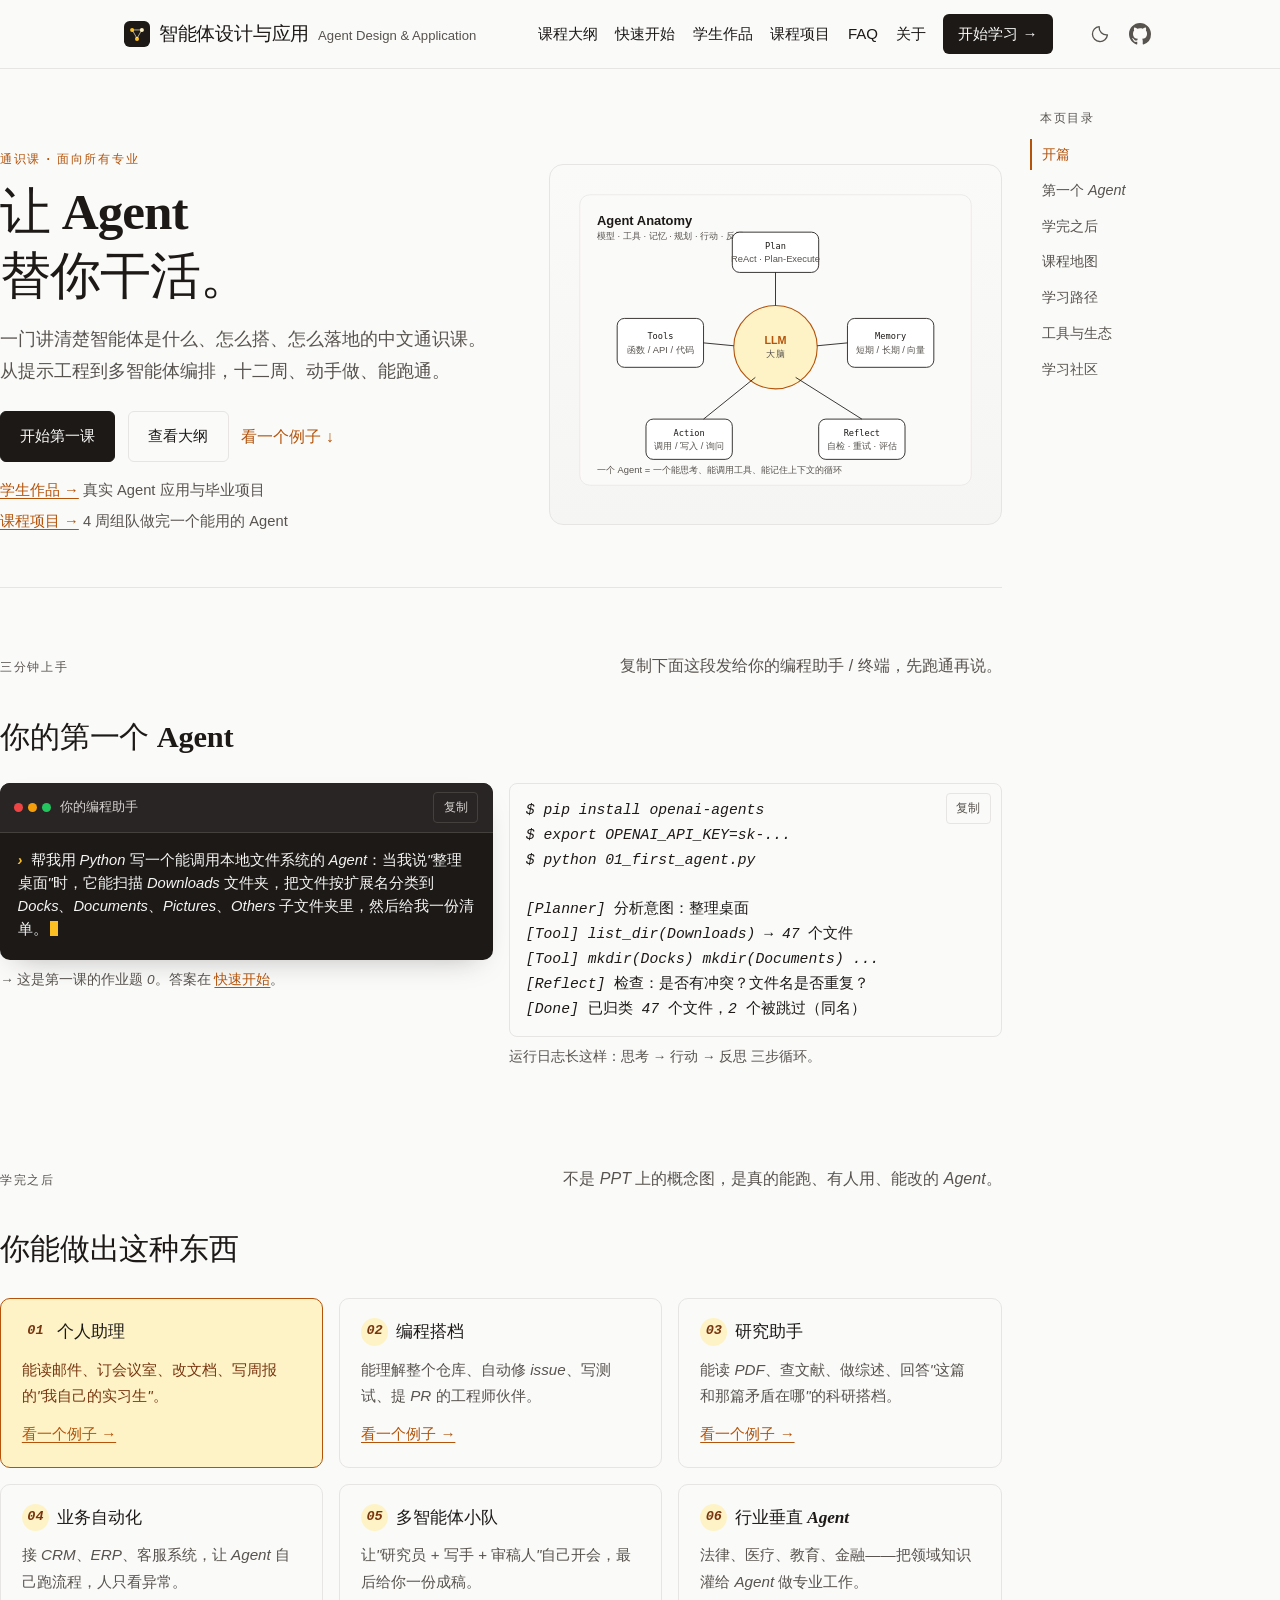
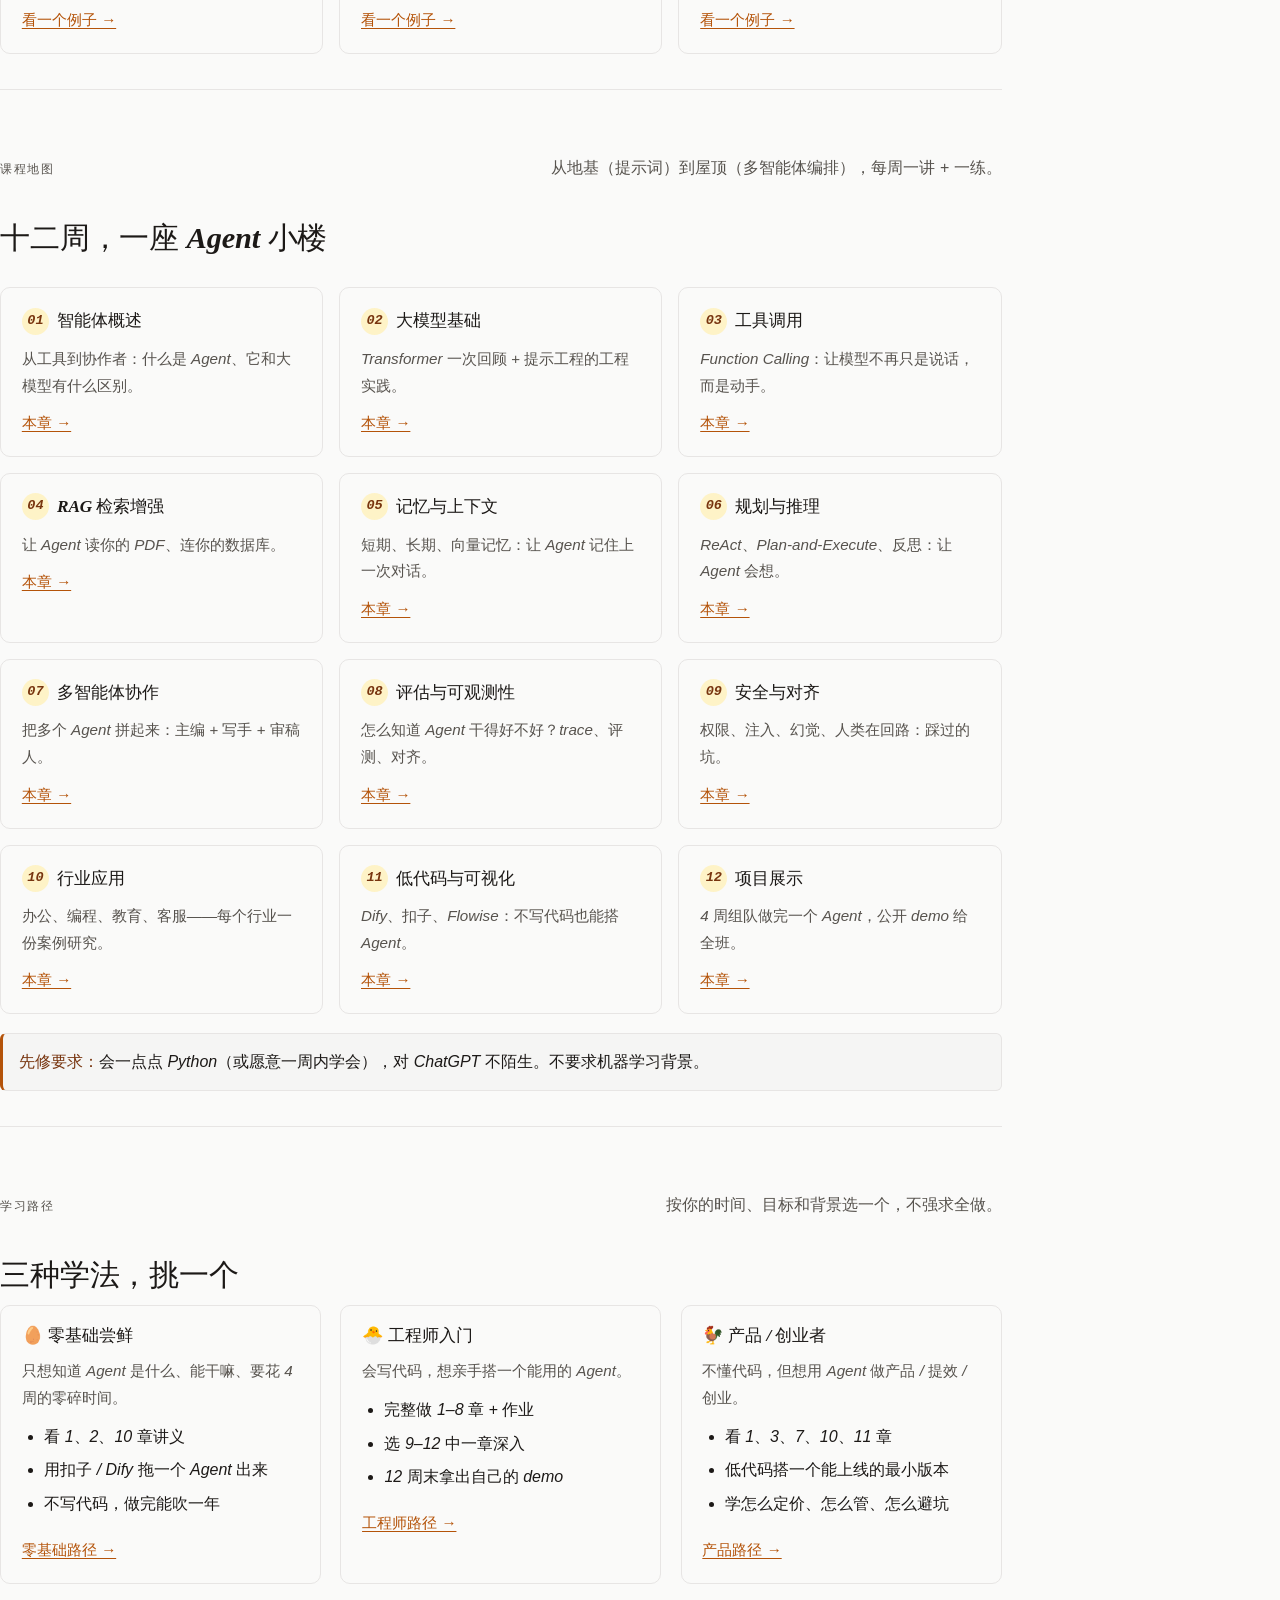
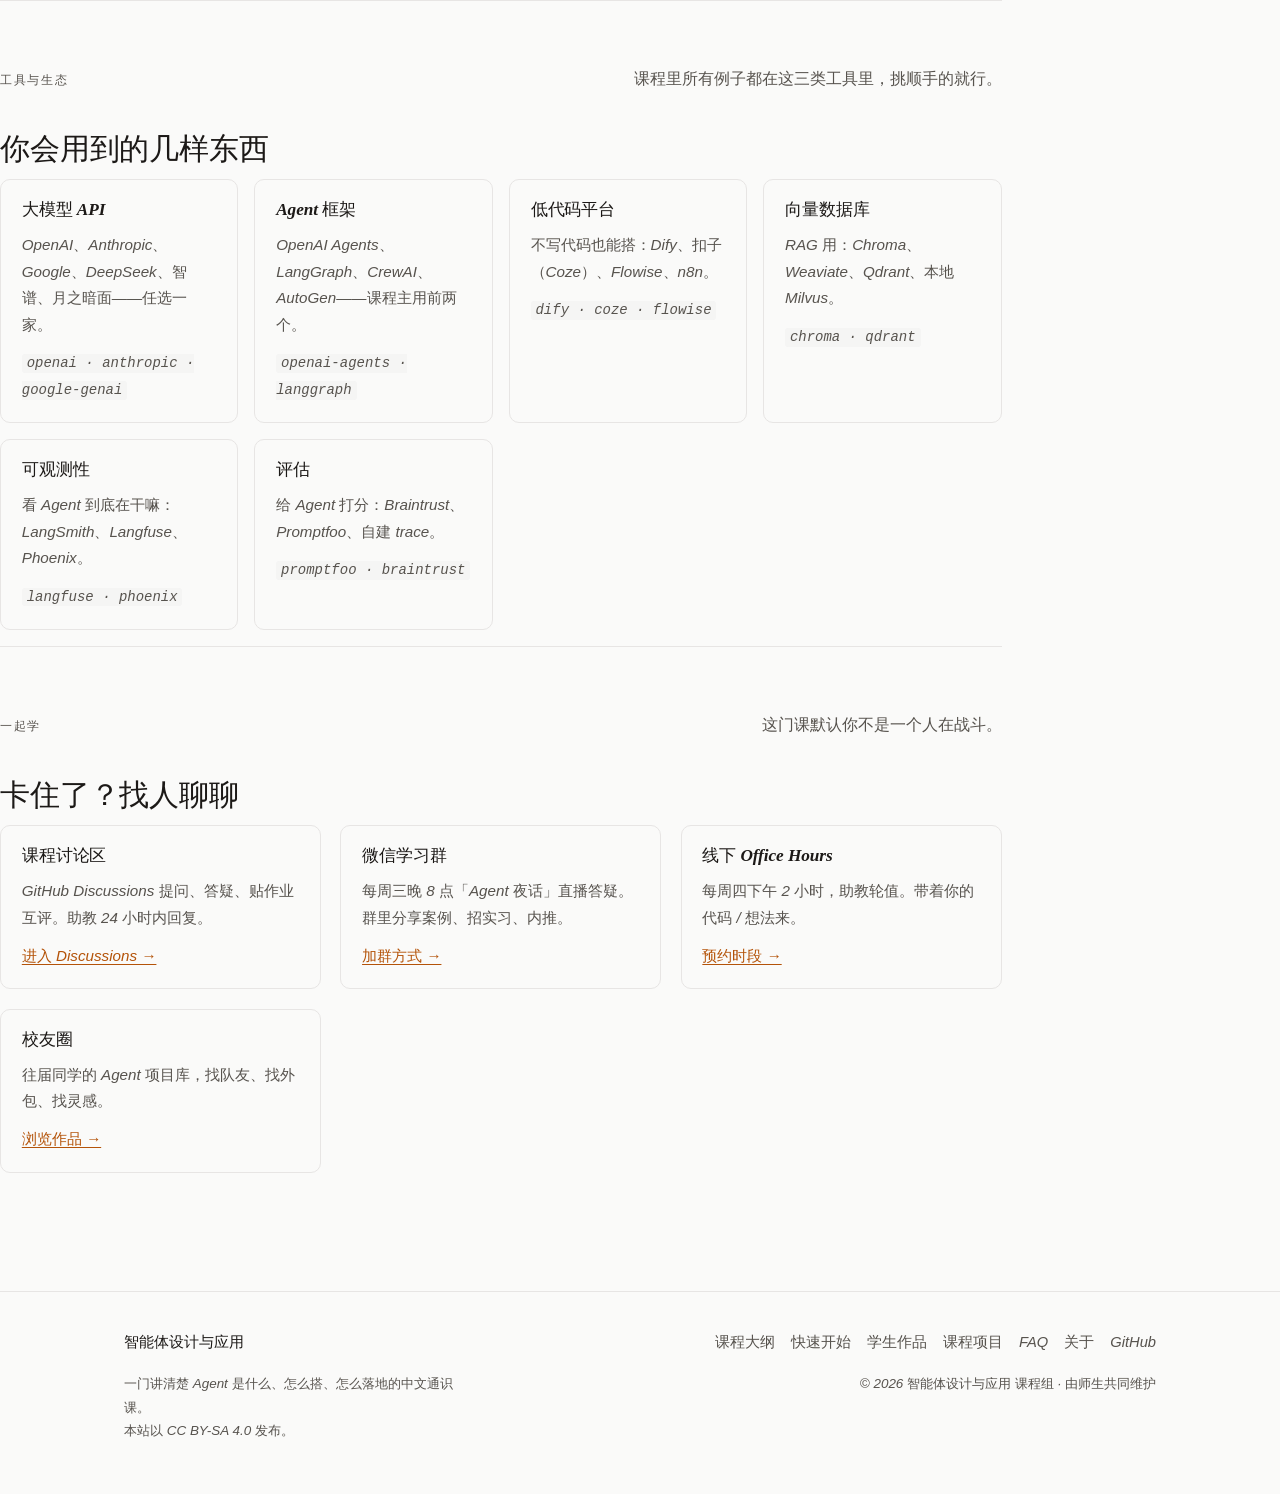
==== index.html @ c93726d2 "init: 智能体设计与应用 课程站点 - 7 个静态 HTML 页面：首页、12 章大纲、快速开始、学生作品、课程项目、FAQ、关于 - 明暗主题切换、衬线大标题、终端代码块、折叠 TOC - Ve" ====
﻿<!doctype html>
<html lang="zh-CN">
<head>
  <meta charset="utf-8" />
  <meta name="viewport" content="width=device-width, initial-scale=1" />
  <title>智能体设计与应用 · 课程站点</title>
  <meta name="description" content="《智能体设计与应用》——一门讲清楚 Agent 是什么、怎么搭、怎么落地的中文通识课。从提示工程到多智能体编排，配套讲义、作业与项目。" />
  <link rel="icon" href="assets/favicon.svg" type="image/svg+xml" />
  <meta name="theme-color" content="#fafaf9" />
  <script src="assets/theme.js"></script>
  <link rel="stylesheet" href="assets/styles.css" />
  <script src="assets/main.js" defer></script>
  <meta property="og:title" content="智能体设计与应用" />
  <meta property="og:description" content="让 Agent 替你干活。从提示工程到多智能体编排的中文通识课。" />
  <meta property="og:type" content="website" />
</head>
<body class="home-page" id="top">
  <a class="skip-link" href="#main">跳到正文</a>

  <header class="site-header">
    <div class="header-inner">
      <a class="brand" href="./" aria-label="智能体设计与应用 首页">
        <svg class="brand-mark" viewBox="0 0 64 64" aria-hidden="true">
          <rect width="64" height="64" rx="14" fill="#1c1917"/>
          <circle cx="20" cy="22" r="5" fill="#fbbf24"/>
          <circle cx="44" cy="22" r="5" fill="#fef3c7"/>
          <circle cx="32" cy="44" r="5" fill="#fbbf24"/>
          <path d="M22 25 L31 41 M42 25 L33 41 M25 22 L39 22" stroke="#fef3c7" stroke-width="1.6" stroke-linecap="round"/>
        </svg>
        <span class="brand-name">智能体设计与应用</span>
        <span class="brand-caption">Agent Design & Application</span>
      </a>
      <nav class="navigation" aria-label="主导航">
        <a href="./syllabus/">课程大纲</a>
        <a href="./get-started/">快速开始</a>
        <a href="./showcase/">学生作品</a>
        <a href="./projects/">课程项目</a>
        <a href="./faq/">FAQ</a>
        <a href="./about/">关于</a>
        <a class="nav-cta" href="./get-started/">开始学习 →</a>
      </nav>
      <div class="header-social">
        <button class="theme-toggle" type="button" data-theme-toggle aria-label="切换主题">
          <svg class="theme-moon" width="20" height="20" viewBox="0 0 24 24" fill="none" stroke="currentColor" stroke-width="1.6" stroke-linecap="round" stroke-linejoin="round" aria-hidden="true">
            <path d="M20.9 13a9 9 0 0 1-9.9-9.9A9 9 0 1 0 20.9 13Z"/>
          </svg>
          <svg class="theme-sun" width="20" height="20" viewBox="0 0 24 24" fill="none" stroke="currentColor" stroke-width="1.6" stroke-linecap="round" aria-hidden="true">
            <circle cx="12" cy="12" r="4"/>
            <path d="M12 2v2m0 16v2M2 12h2m16 0h2M4.93 4.93l1.42 1.42m11.3 11.3 1.42 1.42M4.93 19.07l1.42-1.42m11.3-11.3 1.42-1.42"/>
          </svg>
        </button>
        <a href="https://github.com/jeekeagle/AgentSite" aria-label="GitHub 仓库" title="GitHub">
          <svg width="22" height="22" viewBox="0 0 16 16" aria-hidden="true"><path fill="currentColor" d="M8 0C3.58 0 0 3.58 0 8c0 3.54 2.29 6.53 5.47 7.59.4.07.55-.17.55-.38 0-.19-.01-.82-.01-1.49-2.01.37-2.53-.49-2.69-.94-.09-.23-.48-.94-.82-1.13-.28-.15-.68-.52-.01-.53.63-.01 1.08.58 1.23.82.72 1.21 1.87.87 2.33.66.07-.52.28-.87.51-1.07-1.78-.2-3.64-.89-3.64-3.95 0-.87.31-1.59.82-2.15-.08-.2-.36-1.02.08-2.12 0 0 .67-.21 2.2.82a7.65 7.65 0 0 1 2-.27c.68 0 1.36.09 2 .27 1.53-1.04 2.2-.82 2.2-.82.44 1.1.16 1.92.08 2.12.51.56.82 1.27.82 2.15 0 3.07-1.87 3.75-3.65 3.95.29.25.54.73.54 1.48 0 1.07-.01 1.93-.01 2.2 0 .21.15.46.55.38A8.01 8.01 0 0 0 16 8c0-4.42-3.58-8-8-8Z"/></svg>
        </a>
      </div>
    </div>
  </header>

  <main id="main"><div class="home-content">
    <!-- HERO -->
    <section class="container hero" id="start">
      <div class="hero-grid">
        <div>
          <p class="eyebrow">通识课 · 面向所有专业</p>
          <h1>让 Agent<br/>替你干活。</h1>
          <p class="lede">一门讲清楚智能体是什么、怎么搭、怎么落地的中文通识课。从提示工程到多智能体编排，十二周、动手做、能跑通。</p>
          <div class="actions">
            <a class="button" href="./get-started/">开始第一课</a>
            <a class="button secondary" href="./syllabus/">查看大纲</a>
            <a class="text-link" href="#demo">看一个例子 ↓</a>
          </div>
          <div class="reading-links">
            <p><a href="./showcase/">学生作品 →</a> 真实 Agent 应用与毕业项目</p>
            <p><a href="./projects/">课程项目 →</a> 4 周组队做完一个能用的 Agent</p>
          </div>
        </div>
        <div class="hero-illustration" aria-hidden="false">
          <img src="assets/images/hero-anatomy.svg" alt="智能体结构示意图：模型 + 工具 + 记忆 + 规划 + 行动 + 反思" />
        </div>
      </div>
    </section>

    <!-- 第一个示例：一个能用的 Agent -->
    <section class="container section" id="demo">
      <div class="section-heading">
        <div>
          <p class="eyebrow">三分钟上手</p>
          <h2>你的第一个 Agent</h2>
        </div>
        <p>复制下面这段发给你的编程助手 / 终端，先跑通再说。</p>
      </div>

      <div class="code-comparison">
        <div>
          <div class="agent-terminal">
            <div class="terminal-header">
              <span class="terminal-title"><span class="terminal-dots" aria-hidden="true"><i></i><i></i><i></span>你的编程助手</span>
              <button class="copy-button" type="button" data-copy="hero-prompt" aria-label="复制提示词">复制</button>
            </div>
            <div class="terminal-body">
              <p class="terminal-prompt"><span class="prompt-symbol" aria-hidden="true">›</span><span id="hero-prompt">帮我用 Python 写一个能调用本地文件系统的 Agent：当我说"整理桌面"时，它能扫描 Downloads 文件夹，把文件按扩展名分类到 Docks、Documents、Pictures、Others 子文件夹里，然后给我一份清单。</span><span class="terminal-cursor" aria-hidden="true"></span></p>
            </div>
          </div>
          <p class="caption">→ 这是第一课的作业题 0。答案在 <a href="./get-started/">快速开始</a>。</p>
        </div>
        <div>
          <div class="code-block">
            <button class="copy-button" type="button" aria-label="复制命令">复制</button>
<pre><code>$ pip install openai-agents
$ export OPENAI_API_KEY=sk-...
$ python 01_first_agent.py

[Planner] 分析意图：整理桌面
[Tool] list_dir(Downloads) → 47 个文件
[Tool] mkdir(Docks) mkdir(Documents) ...
[Reflect] 检查：是否有冲突？文件名是否重复？
[Done] 已归类 47 个文件，2 个被跳过（同名）</code></pre>
          </div>
          <p class="caption">运行日志长这样：思考 → 行动 → 反思 三步循环。</p>
        </div>
      </div>
    </section>

    <!-- 学完之后你能做什么 -->
    <section class="container section" id="what">
      <div class="section-heading">
        <div>
          <p class="eyebrow">学完之后</p>
          <h2>你能做出这种东西</h2>
        </div>
        <p>不是 PPT 上的概念图，是真的能跑、有人用、能改的 Agent。</p>
      </div>

      <div class="cards">
        <div class="card featured">
          <h3><span class="num">01</span> 个人助理</h3>
          <p>能读邮件、订会议室、改文档、写周报的"我自己的实习生"。</p>
          <p><a href="./showcase/#assistant">看一个例子 →</a></p>
        </div>
        <div class="card">
          <h3><span class="num">02</span> 编程搭档</h3>
          <p>能理解整个仓库、自动修 issue、写测试、提 PR 的工程师伙伴。</p>
          <p><a href="./showcase/#coding">看一个例子 →</a></p>
        </div>
        <div class="card">
          <h3><span class="num">03</span> 研究助手</h3>
          <p>能读 PDF、查文献、做综述、回答"这篇和那篇矛盾在哪"的科研搭档。</p>
          <p><a href="./showcase/#research">看一个例子 →</a></p>
        </div>
        <div class="card">
          <h3><span class="num">04</span> 业务自动化</h3>
          <p>接 CRM、ERP、客服系统，让 Agent 自己跑流程，人只看异常。</p>
          <p><a href="./showcase/#business">看一个例子 →</a></p>
        </div>
        <div class="card">
          <h3><span class="num">05</span> 多智能体小队</h3>
          <p>让"研究员 + 写手 + 审稿人"自己开会，最后给你一份成稿。</p>
          <p><a href="./showcase/#multi">看一个例子 →</a></p>
        </div>
        <div class="card">
          <h3><span class="num">06</span> 行业垂直 Agent</h3>
          <p>法律、医疗、教育、金融——把领域知识灌给 Agent 做专业工作。</p>
          <p><a href="./showcase/#vertical">看一个例子 →</a></p>
        </div>
      </div>
    </section>

    <!-- 课程地图 -->
    <section class="container section" id="map">
      <div class="section-heading">
        <div>
          <p class="eyebrow">课程地图</p>
          <h2>十二周，一座 Agent 小楼</h2>
        </div>
        <p>从地基（提示词）到屋顶（多智能体编排），每周一讲 + 一练。</p>
      </div>

      <div class="cards">
        <div class="card"><h3><span class="num">01</span> 智能体概述</h3><p>从工具到协作者：什么是 Agent、它和大模型有什么区别。</p><p><a href="./syllabus/#ch-01">本章 →</a></p></div>
        <div class="card"><h3><span class="num">02</span> 大模型基础</h3><p>Transformer 一次回顾 + 提示工程的工程实践。</p><p><a href="./syllabus/#ch-02">本章 →</a></p></div>
        <div class="card"><h3><span class="num">03</span> 工具调用</h3><p>Function Calling：让模型不再只是说话，而是动手。</p><p><a href="./syllabus/#ch-03">本章 →</a></p></div>
        <div class="card"><h3><span class="num">04</span> RAG 检索增强</h3><p>让 Agent 读你的 PDF、连你的数据库。</p><p><a href="./syllabus/#ch-04">本章 →</a></p></div>
        <div class="card"><h3><span class="num">05</span> 记忆与上下文</h3><p>短期、长期、向量记忆：让 Agent 记住上一次对话。</p><p><a href="./syllabus/#ch-05">本章 →</a></p></div>
        <div class="card"><h3><span class="num">06</span> 规划与推理</h3><p>ReAct、Plan-and-Execute、反思：让 Agent 会想。</p><p><a href="./syllabus/#ch-06">本章 →</a></p></div>
        <div class="card"><h3><span class="num">07</span> 多智能体协作</h3><p>把多个 Agent 拼起来：主编 + 写手 + 审稿人。</p><p><a href="./syllabus/#ch-07">本章 →</a></p></div>
        <div class="card"><h3><span class="num">08</span> 评估与可观测性</h3><p>怎么知道 Agent 干得好不好？trace、评测、对齐。</p><p><a href="./syllabus/#ch-08">本章 →</a></p></div>
        <div class="card"><h3><span class="num">09</span> 安全与对齐</h3><p>权限、注入、幻觉、人类在回路：踩过的坑。</p><p><a href="./syllabus/#ch-09">本章 →</a></p></div>
        <div class="card"><h3><span class="num">10</span> 行业应用</h3><p>办公、编程、教育、客服——每个行业一份案例研究。</p><p><a href="./syllabus/#ch-10">本章 →</a></p></div>
        <div class="card"><h3><span class="num">11</span> 低代码与可视化</h3><p>Dify、扣子、Flowise：不写代码也能搭 Agent。</p><p><a href="./syllabus/#ch-11">本章 →</a></p></div>
        <div class="card"><h3><span class="num">12</span> 项目展示</h3><p>4 周组队做完一个 Agent，公开 demo 给全班。</p><p><a href="./syllabus/#ch-12">本章 →</a></p></div>
      </div>

      <div class="callout">
        <p><strong>先修要求：</strong>会一点点 Python（或愿意一周内学会），对 ChatGPT 不陌生。不要求机器学习背景。</p>
      </div>
    </section>

    <!-- 怎么学这门课 -->
    <section class="container section" id="how">
      <div class="section-heading">
        <div>
          <p class="eyebrow">学习路径</p>
          <h2>三种学法，挑一个</h2>
        </div>
        <p>按你的时间、目标和背景选一个，不强求全做。</p>
      </div>

      <div class="grid-2">
        <div class="card">
          <h3>🥚 零基础尝鲜</h3>
          <p>只想知道 Agent 是什么、能干嘛、要花 4 周的零碎时间。</p>
          <ul>
            <li>看 1、2、10 章讲义</li>
            <li>用扣子 / Dify 拖一个 Agent 出来</li>
            <li>不写代码，做完能吹一年</li>
          </ul>
          <p><a href="./get-started/#track-zero">零基础路径 →</a></p>
        </div>
        <div class="card">
          <h3>🐣 工程师入门</h3>
          <p>会写代码，想亲手搭一个能用的 Agent。</p>
          <ul>
            <li>完整做 1–8 章 + 作业</li>
            <li>选 9–12 中一章深入</li>
            <li>12 周末拿出自己的 demo</li>
          </ul>
          <p><a href="./get-started/#track-eng">工程师路径 →</a></p>
        </div>
        <div class="card">
          <h3>🐓 产品 / 创业者</h3>
          <p>不懂代码，但想用 Agent 做产品 / 提效 / 创业。</p>
          <ul>
            <li>看 1、3、7、10、11 章</li>
            <li>低代码搭一个能上线的最小版本</li>
            <li>学怎么定价、怎么管、怎么避坑</li>
          </ul>
          <p><a href="./get-started/#track-pm">产品路径 →</a></p>
        </div>
      </div>
    </section>

    <!-- 工具与生态 -->
    <section class="container section" id="ecosystem">
      <div class="section-heading">
        <div>
          <p class="eyebrow">工具与生态</p>
          <h2>你会用到的几样东西</h2>
        </div>
        <p>课程里所有例子都在这三类工具里，挑顺手的就行。</p>
      </div>

      <div class="grid-3">
        <div class="card">
          <h3>大模型 API</h3>
          <p>OpenAI、Anthropic、Google、DeepSeek、智谱、月之暗面——任选一家。</p>
          <p><code>openai · anthropic · google-genai</code></p>
        </div>
        <div class="card">
          <h3>Agent 框架</h3>
          <p>OpenAI Agents、LangGraph、CrewAI、AutoGen——课程主用前两个。</p>
          <p><code>openai-agents · langgraph</code></p>
        </div>
        <div class="card">
          <h3>低代码平台</h3>
          <p>不写代码也能搭：Dify、扣子（Coze）、Flowise、n8n。</p>
          <p><code>dify · coze · flowise</code></p>
        </div>
        <div class="card">
          <h3>向量数据库</h3>
          <p>RAG 用：Chroma、Weaviate、Qdrant、本地 Milvus。</p>
          <p><code>chroma · qdrant</code></p>
        </div>
        <div class="card">
          <h3>可观测性</h3>
          <p>看 Agent 到底在干嘛：LangSmith、Langfuse、Phoenix。</p>
          <p><code>langfuse · phoenix</code></p>
        </div>
        <div class="card">
          <h3>评估</h3>
          <p>给 Agent 打分：Braintrust、Promptfoo、自建 trace。</p>
          <p><code>promptfoo · braintrust</code></p>
        </div>
      </div>
    </section>

    <!-- 学习社区 -->
    <section class="container section" id="community">
      <div class="section-heading">
        <div>
          <p class="eyebrow">一起学</p>
          <h2>卡住了？找人聊聊</h2>
        </div>
        <p>这门课默认你不是一个人在战斗。</p>
      </div>

      <div class="grid-2">
        <div class="card">
          <h3>课程讨论区</h3>
          <p>GitHub Discussions 提问、答疑、贴作业互评。助教 24 小时内回复。</p>
          <p><a href="https://github.com/jeekeagle/AgentSite/discussions">进入 Discussions →</a></p>
        </div>
        <div class="card">
          <h3>微信学习群</h3>
          <p>每周三晚 8 点「Agent 夜话」直播答疑。群里分享案例、招实习、内推。</p>
          <p><a href="./about/#community">加群方式 →</a></p>
        </div>
        <div class="card">
          <h3>线下 Office Hours</h3>
          <p>每周四下午 2 小时，助教轮值。带着你的代码 / 想法来。</p>
          <p><a href="./about/#office-hours">预约时段 →</a></p>
        </div>
        <div class="card">
          <h3>校友圈</h3>
          <p>往届同学的 Agent 项目库，找队友、找外包、找灵感。</p>
          <p><a href="./showcase/">浏览作品 →</a></p>
        </div>
      </div>
    </section>

    <!-- 右侧 TOC -->
    </div><aside class="page-toc" aria-label="本页目录">
      <p class="toc-label">本页目录</p>
      <ul>
        <li><a href="#start">开篇</a></li>
        <li><a href="#demo">第一个 Agent</a></li>
        <li><a href="#what">学完之后</a></li>
        <li><a href="#map">课程地图</a></li>
        <li><a href="#how">学习路径</a></li>
        <li><a href="#ecosystem">工具与生态</a></li>
        <li><a href="#community">学习社区</a></li>
      </ul>
    </aside>
  </main>

  <footer class="site-footer">
    <div class="container footer-inner">
      <div>
        <p style="margin:0;color:var(--ink);font-family:var(--font-serif);font-weight:600;">智能体设计与应用</p>
        <p class="footer-meta">一门讲清楚 Agent 是什么、怎么搭、怎么落地的中文通识课。<br/>本站以 CC BY-SA 4.0 发布。</p>
      </div>
      <div>
        <div class="footer-links">
          <a href="./syllabus/">课程大纲</a>
          <a href="./get-started/">快速开始</a>
          <a href="./showcase/">学生作品</a>
          <a href="./projects/">课程项目</a>
          <a href="./faq/">FAQ</a>
          <a href="./about/">关于</a>
          <a href="https://github.com/jeekeagle/AgentSite">GitHub</a>
        </div>
        <p class="footer-meta">© 2026 智能体设计与应用 课程组 · 由师生共同维护</p>
      </div>
    </div>
  </footer>

  <a class="back-to-top" href="#top" aria-label="回到顶部"><span aria-hidden="true">↑</span> 顶部</a>
</body>
</html>
---- assets/styles.css ----
﻿:root {
  color-scheme: light;
  --ink: #1c1917;
  --muted: #57534e;
  --line: #e7e5e4;
  --soft: #f5f5f4;
  --paper: #fafaf9;
  --accent: #b45309;
  --accent-soft: #fef3c7;
  --accent-ink: #78350f;
  --code-bg: #fafaf9;
  --code-ink: #1c1917;
  --terminal-bg: #1c1917;
  --terminal-ink: #f5f5f4;
  --terminal-prompt: #fbbf24;
  --font-latin: "Inter", -apple-system, BlinkMacSystemFont, "Segoe UI", "Helvetica Neue", Arial, sans-serif;
  --font-cn: "PingFang SC", "Microsoft YaHei", "Source Han Sans SC", "Noto Sans CJK SC", sans-serif;
  --font-serif: "Source Han Serif SC", "Songti SC", "STSong", "Noto Serif CJK SC", Georgia, "Times New Roman", serif;
  --font-code: "JetBrains Mono", "SFMono-Regular", Consolas, "Liberation Mono", "Menlo", monospace;
  --font-sans: var(--font-latin), var(--font-cn);
  --font-mono: var(--font-code);
  --maxw: 1080px;
  font-family: var(--font-sans);
  font-synthesis: none;
  text-rendering: optimizeLegibility;
}

* { box-sizing: border-box; }
html { scroll-behavior: smooth; }
body {
  margin: 0; background: var(--paper); color: var(--ink);
  line-height: 1.75; overflow-wrap: anywhere;
  -webkit-font-smoothing: antialiased; -moz-osx-font-smoothing: grayscale;
}
a { color: var(--accent); text-underline-offset: 0.22em; text-decoration-thickness: 1px; }
a:hover { text-decoration-thickness: 2px; }
button, input, select { font: inherit; }
button { cursor: pointer; background: none; border: 0; padding: 0; color: inherit; }
::selection { background: var(--accent-soft); color: var(--accent-ink); }
:focus-visible { outline: 2px solid var(--accent); outline-offset: 4px; border-radius: 2px; }
code, pre, kbd { font-family: var(--font-mono); }
code { font-size: 0.92em; padding: 0.1em 0.35em; background: var(--soft); border-radius: 3px; }
pre { background: var(--soft); padding: 1rem 1.2rem; border-radius: 8px; overflow-x: auto; line-height: 1.55; }
pre code { background: transparent; padding: 0; font-size: 0.92em; }
kbd {
  padding: 0.05rem 0.4rem; border: 1px solid var(--line);
  border-bottom-width: 2px; border-radius: 4px;
  background: var(--paper); color: var(--ink);
  font-size: 0.82em; white-space: nowrap;
}
p { margin: 0 0 1.2rem; }
h1, h2, h3, h4 { font-family: var(--font-serif); font-weight: 600; line-height: 1.25; letter-spacing: -0.005em; margin: 0 0 0.7rem; }
h1 { font-size: clamp(2.2rem, 4.6vw, 3.2rem); letter-spacing: -0.02em; }
h2 { font-size: clamp(1.5rem, 2.6vw, 1.9rem); margin-top: 2.4rem; }
h3 { font-size: 1.18rem; margin-top: 1.6rem; }
h4 { font-size: 1rem; margin-top: 1.2rem; }
ul, ol { padding-left: 1.4rem; margin: 0 0 1.2rem; }
li { margin-bottom: 0.35rem; }
hr { border: 0; border-top: 1px solid var(--line); margin: 2.4rem 0; }
img, svg { max-width: 100%; height: auto; }

/* Layout */
.container { max-width: var(--maxw); margin: 0 auto; padding: 0 1.5rem; }
.section { padding: 4rem 0 1rem; border-top: 1px solid var(--line); }
.section:first-of-type { border-top: 0; }
.section .container > p.lede { font-size: 1.08rem; color: var(--muted); margin-bottom: 1.4rem; }
.section-heading { display: flex; align-items: baseline; justify-content: space-between; gap: 1rem; flex-wrap: wrap; }
.section-heading p { color: var(--muted); margin: 0; }
.eyebrow { text-transform: uppercase; letter-spacing: 0.14em; font-size: 0.78rem; color: var(--accent); font-weight: 600; margin: 0 0 0.6rem; }

.skip-link { position: absolute; left: -9999px; }
.skip-link:focus { left: 1rem; top: 1rem; background: var(--ink); color: var(--paper); padding: 0.5rem 0.9rem; border-radius: 4px; z-index: 999; }

/* Header */
.site-header { position: sticky; top: 0; background: color-mix(in oklab, var(--paper) 88%, transparent); backdrop-filter: saturate(180%) blur(10px); border-bottom: 1px solid var(--line); z-index: 50; }
.header-inner { display: flex; align-items: center; gap: 1.4rem; padding: 0.85rem 1.5rem; max-width: var(--maxw); margin: 0 auto; }
.brand { display: inline-flex; align-items: baseline; gap: 0.55rem; text-decoration: none; color: var(--ink); }
.brand-mark { width: 26px; height: 26px; align-self: center; flex: 0 0 auto; }
.brand-name { font-family: var(--font-serif); font-size: 1.18rem; font-weight: 700; letter-spacing: -0.01em; }
.brand-caption { color: var(--muted); font-size: 0.82rem; }
.navigation { margin-left: auto; display: flex; gap: 1.1rem; align-items: center; flex-wrap: wrap; }
.navigation a { color: var(--ink); text-decoration: none; font-size: 0.94rem; padding: 0.25rem 0; }
.navigation a:hover { color: var(--accent); }
.navigation a.active { color: var(--accent); }
.navigation .nav-cta { background: var(--ink); color: var(--paper); padding: 0.45rem 0.95rem; border-radius: 6px; }
.navigation .nav-cta:hover { background: var(--accent); color: #fff; }
.header-social { display: flex; gap: 0.6rem; align-items: center; margin-left: 0.6rem; }
.header-social a, .header-social button { color: var(--muted); display: inline-flex; align-items: center; justify-content: center; padding: 0.3rem; border-radius: 4px; }
.header-social a:hover, .header-social button:hover { color: var(--ink); background: var(--soft); }
.theme-toggle { width: 30px; height: 30px; }
.theme-toggle .theme-sun { display: none; }
.theme-toggle .theme-moon { display: block; }

/* Hero */
.hero { padding: 5rem 0 3rem; }
.hero-grid { display: grid; grid-template-columns: 1.05fr 0.95fr; gap: 3rem; align-items: center; }
.hero h1 { margin-bottom: 1rem; }
.hero .lede { font-size: 1.12rem; color: var(--muted); margin-bottom: 1.5rem; }
.actions { display: flex; gap: 0.8rem; flex-wrap: wrap; align-items: center; margin: 1.4rem 0 1rem; }
.button { display: inline-block; background: var(--ink); color: var(--paper); padding: 0.7rem 1.2rem; border-radius: 6px; text-decoration: none; font-size: 0.96rem; font-weight: 500; border: 1px solid var(--ink); }
.button:hover { background: var(--accent); border-color: var(--accent); color: #fff; text-decoration: none; }
.button.secondary { background: transparent; color: var(--ink); border: 1px solid var(--line); }
.button.secondary:hover { background: var(--soft); color: var(--ink); border-color: var(--ink); text-decoration: none; }
.text-link { color: var(--accent); text-decoration: none; font-weight: 500; }
.text-link:hover { text-decoration: underline; }
.reading-links { color: var(--muted); font-size: 0.92rem; }
.reading-links p { margin: 0.3rem 0; }

/* Agent terminal */
.agent-terminal { background: var(--terminal-bg); color: var(--terminal-ink); border-radius: 10px; overflow: hidden; box-shadow: 0 12px 28px -16px rgba(28,25,23,0.35); font-size: 0.92rem; }
.terminal-header { display: flex; align-items: center; justify-content: space-between; padding: 0.55rem 0.9rem; background: #292524; border-bottom: 1px solid #44403c; }
.terminal-title { display: inline-flex; align-items: center; gap: 0.55rem; color: #d6d3d1; font-size: 0.82rem; }
.terminal-dots { display: inline-flex; gap: 0.3rem; }
.terminal-dots i { width: 9px; height: 9px; border-radius: 50%; background: #57534e; display: inline-block; }
.terminal-dots i:nth-child(1) { background: #ef4444; }
.terminal-dots i:nth-child(2) { background: #f59e0b; }
.terminal-dots i:nth-child(3) { background: #22c55e; }
.copy-button { color: #d6d3d1; font-size: 0.78rem; padding: 0.25rem 0.6rem; border-radius: 4px; border: 1px solid #44403c; background: transparent; }
.copy-button:hover { background: #44403c; color: #fff; }
.copy-button.copied { background: var(--accent); color: #fff; border-color: var(--accent); }
.terminal-body { padding: 1rem 1.1rem 1.2rem; }
.terminal-prompt { margin: 0; line-height: 1.55; white-space: pre-wrap; }
.prompt-symbol { color: var(--terminal-prompt); margin-right: 0.5rem; font-weight: 600; }
.terminal-cursor { display: inline-block; width: 8px; height: 1.05em; background: var(--terminal-prompt); vertical-align: -0.18em; margin-left: 2px; animation: blink 1.1s steps(2, start) infinite; }
@keyframes blink { 50% { opacity: 0; } }

/* Code block */
.code-block { position: relative; background: var(--code-bg); border: 1px solid var(--line); border-radius: 8px; padding: 0.9rem 1rem; overflow-x: auto; }
.code-block pre { margin: 0; background: transparent; padding: 0; }
.code-block .copy-button { position: absolute; top: 0.55rem; right: 0.6rem; border-color: var(--line); color: var(--muted); }
.code-block .copy-button:hover { background: var(--soft); color: var(--ink); border-color: var(--ink); }
.code-inline { display: flex; align-items: center; gap: 0.6rem; }
.code-inline code { background: var(--ink); color: var(--paper); padding: 0.55rem 0.8rem; border-radius: 6px; flex: 1; }

/* Cards & grid */
.cards { display: grid; grid-template-columns: repeat(auto-fit, minmax(260px, 1fr)); gap: 1rem; margin: 1.2rem 0; }
.card { border: 1px solid var(--line); border-radius: 10px; padding: 1.2rem 1.3rem; background: var(--paper); transition: border-color 0.15s ease; }
.card:hover { border-color: var(--ink); }
.card h3 { margin-top: 0; font-size: 1.08rem; display: flex; align-items: center; gap: 0.5rem; }
.card h3 .num { display: inline-flex; align-items: center; justify-content: center; width: 1.7rem; height: 1.7rem; border-radius: 50%; background: var(--accent-soft); color: var(--accent-ink); font-family: var(--font-mono); font-size: 0.85rem; font-weight: 700; }
.card p { color: var(--muted); margin-bottom: 0.7rem; font-size: 0.95rem; }
.card p:last-child { margin-bottom: 0; }
.card a { font-weight: 500; }
.card.featured { border-color: var(--accent); background: var(--accent-soft); }
.card.featured p { color: var(--accent-ink); }

.grid-2 { display: grid; grid-template-columns: repeat(auto-fit, minmax(280px, 1fr)); gap: 1.2rem; }
.grid-3 { display: grid; grid-template-columns: repeat(auto-fit, minmax(220px, 1fr)); gap: 1rem; }

/* Hero illustration */
.hero-illustration { border: 1px solid var(--line); border-radius: 14px; padding: 1.5rem; background: linear-gradient(180deg, var(--paper) 0%, var(--soft) 100%); }
.hero-illustration svg { width: 100%; height: auto; display: block; }

/* TOC on page */
.toc-bar { position: sticky; top: 62px; background: var(--paper); border: 1px solid var(--line); border-radius: 8px; padding: 0.5rem 0.9rem; margin: 1.4rem 0; font-size: 0.92rem; }
.toc-bar summary { cursor: pointer; font-weight: 500; display: flex; align-items: center; gap: 0.5rem; list-style: none; }
.toc-bar summary::-webkit-details-marker { display: none; }
.toc-bar summary::after { content: "\25BE"; margin-left: auto; color: var(--muted); transition: transform 0.2s; }
.toc-bar[open] summary::after { transform: rotate(180deg); }
.toc-bar ul { columns: 2; column-gap: 1.2rem; padding-left: 1.2rem; margin: 0.7rem 0 0.3rem; }
.toc-bar li { break-inside: avoid; }
.toc-bar a { color: var(--muted); text-decoration: none; }
.toc-bar a:hover { color: var(--accent); }

/* Table */
.table-wrap { overflow-x: auto; margin: 1.2rem 0; border: 1px solid var(--line); border-radius: 8px; }
table { border-collapse: collapse; width: 100%; font-size: 0.94rem; }
th, td { padding: 0.65rem 0.9rem; text-align: left; border-bottom: 1px solid var(--line); vertical-align: top; }
th { background: var(--soft); font-weight: 600; }
tbody tr:last-child td { border-bottom: 0; }

/* Callout */
.callout { border: 1px solid var(--line); border-left: 3px solid var(--accent); border-radius: 6px; padding: 0.85rem 1rem; background: var(--soft); margin: 1.2rem 0; }
.callout p { margin: 0; }
.callout strong { color: var(--accent-ink); }
.callout.tip { border-left-color: #0d9488; }
.callout.tip strong { color: #115e59; }
.callout.warn { border-left-color: #b91c1c; }
.callout.warn strong { color: #7f1d1d; }

/* Chapter list */
.chapter { display: grid; grid-template-columns: 80px 1fr; gap: 1.4rem; padding: 1.4rem 0; border-top: 1px solid var(--line); }
.chapter:first-child { border-top: 0; }
.chapter .num { font-family: var(--font-serif); font-size: 2.2rem; color: var(--accent); font-weight: 600; line-height: 1; }
.chapter h3 { margin: 0 0 0.4rem; font-size: 1.25rem; }
.chapter .meta { color: var(--muted); font-size: 0.88rem; margin: 0.2rem 0 0.7rem; }
.chapter .meta span { margin-right: 1rem; }
.chapter .tags { display: flex; gap: 0.4rem; flex-wrap: wrap; margin: 0.6rem 0; }
.chapter .tag { font-size: 0.78rem; background: var(--soft); color: var(--muted); padding: 0.15rem 0.55rem; border-radius: 3px; font-family: var(--font-mono); }

/* Showcase */
.showcase-grid { display: grid; grid-template-columns: repeat(auto-fit, minmax(280px, 1fr)); gap: 1.2rem; margin: 1.2rem 0; }
.showcase { border: 1px solid var(--line); border-radius: 10px; overflow: hidden; background: var(--paper); transition: border-color 0.15s, transform 0.15s; }
.showcase:hover { border-color: var(--ink); transform: translateY(-2px); }
.showcase .thumb { aspect-ratio: 16 / 10; background: var(--soft); display: flex; align-items: center; justify-content: center; color: var(--muted); border-bottom: 1px solid var(--line); font-family: var(--font-serif); font-size: 1.4rem; }
.showcase .body { padding: 1rem 1.1rem 1.1rem; }
.showcase h3 { margin: 0 0 0.3rem; font-size: 1.05rem; font-family: var(--font-serif); }
.showcase .meta { font-size: 0.82rem; color: var(--muted); margin: 0 0 0.5rem; }
.showcase p { font-size: 0.92rem; color: var(--muted); margin: 0; }

/* Details / FAQ */
details.faq { border: 1px solid var(--line); border-radius: 8px; padding: 0.9rem 1.1rem; margin: 0.6rem 0; background: var(--paper); }
details.faq[open] { border-color: var(--ink); }
details.faq summary { cursor: pointer; font-weight: 600; font-size: 1.02rem; list-style: none; display: flex; justify-content: space-between; gap: 0.6rem; }
details.faq summary::-webkit-details-marker { display: none; }
details.faq summary::after { content: "+"; font-weight: 400; font-size: 1.4rem; line-height: 1; color: var(--muted); }
details.faq[open] summary::after { content: "\2212"; }
details.faq > *:not(summary) { margin-top: 0.7rem; }
details.faq p:last-child { margin-bottom: 0; }

/* On this page sticky panel (right column on home) */
.home-page main { position: relative; }
.page-toc { display: none; }
@media (min-width: 1100px) {
  .home-page main { display: grid; grid-template-columns: minmax(0, 1fr) 240px; gap: 2.4rem; align-items: start; }
  .home-page main > .home-content { min-width: 0; }
  .home-page main > .page-toc { display: block; position: sticky; top: 84px; padding-top: 1.5rem; font-size: 0.9rem; align-self: start; }
  .home-page main > .page-toc .toc-label { color: var(--muted); font-size: 0.78rem; text-transform: uppercase; letter-spacing: 0.14em; font-weight: 600; margin: 0 0 0.6rem; }
  .home-page main > .page-toc ul { list-style: none; padding: 0; margin: 0; }
  .home-page main > .page-toc li { margin: 0.3rem 0; }
  .home-page main > .page-toc a { color: var(--muted); text-decoration: none; display: block; padding: 0.18rem 0; border-left: 2px solid transparent; padding-left: 0.6rem; margin-left: -0.6rem; }
  .home-page main > .page-toc a:hover { color: var(--accent); }
  .home-page main > .page-toc a.active { color: var(--accent); border-left-color: var(--accent); }
}

/* Footer */
.site-footer { border-top: 1px solid var(--line); margin-top: 4rem; padding: 2.4rem 0 2rem; font-size: 0.92rem; color: var(--muted); }
.footer-inner { display: grid; grid-template-columns: 1fr 2fr; gap: 2rem; }
.footer-inner > div:last-child { text-align: right; }
.footer-links { display: flex; gap: 1rem; justify-content: flex-end; flex-wrap: wrap; }
.footer-links a { color: var(--muted); text-decoration: none; }
.footer-links a:hover { color: var(--accent); }
.footer-meta { font-size: 0.84rem; margin-top: 1rem; }

/* Back to top */
.back-to-top { position: fixed; right: 1.4rem; bottom: 1.4rem; background: var(--ink); color: var(--paper); padding: 0.55rem 0.8rem; border-radius: 6px; text-decoration: none; font-size: 0.84rem; opacity: 0; pointer-events: none; transition: opacity 0.2s; box-shadow: 0 8px 20px -10px rgba(0,0,0,0.4); }
.back-to-top.visible { opacity: 1; pointer-events: auto; }
.back-to-top:hover { background: var(--accent); color: #fff; }

/* Page header (sub-pages) */
.page-header { padding: 3.5rem 0 2rem; border-bottom: 1px solid var(--line); }
.page-header .eyebrow { margin-bottom: 0.6rem; }
.page-header h1 { margin-bottom: 0.6rem; }
.page-header p { color: var(--muted); font-size: 1.06rem; max-width: 760px; }

/* Two-column comparison */
.code-comparison { display: grid; grid-template-columns: 1fr 1fr; gap: 1rem; margin: 1rem 0; }
.code-comparison > div { min-width: 0; }
.code-comparison .caption { font-size: 0.85rem; color: var(--muted); margin: 0.5rem 0 0; }

/* Responsive */
@media (max-width: 760px) {
  .hero-grid { grid-template-columns: 1fr; gap: 2rem; }
  .hero-illustration { order: -1; }
  .navigation { gap: 0.7rem; }
  .navigation a { font-size: 0.86rem; }
  .brand-caption { display: none; }
  .footer-inner { grid-template-columns: 1fr; }
  .footer-inner > div:last-child { text-align: left; }
  .footer-links { justify-content: flex-start; }
  .chapter { grid-template-columns: 60px 1fr; gap: 1rem; }
  .chapter .num { font-size: 1.6rem; }
  .code-comparison { grid-template-columns: 1fr; }
  .toc-bar ul { columns: 1; }
}

/* Dark theme */
:root[data-theme="dark"] {
  color-scheme: dark;
  --ink: #f5f5f4;
  --muted: #a8a29e;
  --line: #292524;
  --soft: #1c1917;
  --paper: #0c0a09;
  --accent: #fbbf24;
  --accent-soft: #422006;
  --accent-ink: #fde68a;
  --code-bg: #1c1917;
  --code-ink: #f5f5f4;
}
:root[data-theme="dark"] .button { background: var(--ink); color: var(--paper); border-color: var(--ink); }
:root[data-theme="dark"] .button:hover { background: var(--accent); border-color: var(--accent); color: #1c1917; }
:root[data-theme="dark"] .button.secondary { background: transparent; color: var(--ink); border-color: var(--line); }
:root[data-theme="dark"] .button.secondary:hover { background: var(--soft); border-color: var(--ink); }
:root[data-theme="dark"] .navigation .nav-cta { background: var(--accent); color: #1c1917; }
:root[data-theme="dark"] .navigation .nav-cta:hover { background: var(--ink); color: var(--paper); }
:root[data-theme="dark"] .code-block .copy-button:hover { background: var(--soft); }
:root[data-theme="dark"] .hero-illustration { background: linear-gradient(180deg, var(--paper) 0%, var(--soft) 100%); }
:root[data-theme="dark"] ::selection { background: var(--accent-soft); color: var(--accent-ink); }
:root[data-theme="dark"] .card.featured { background: var(--accent-soft); color: var(--accent-ink); border-color: var(--accent); }
:root[data-theme="dark"] .theme-toggle .theme-moon { display: none; }
:root[data-theme="dark"] .theme-toggle .theme-sun { display: block; }
:root[data-theme="dark"] .back-to-top:hover { color: #1c1917; }

@media (prefers-color-scheme: dark) {
  :root:not([data-theme="light"]) .theme-toggle .theme-moon { display: none; }
  :root:not([data-theme="light"]) .theme-toggle .theme-sun { display: block; }
}

@media (prefers-reduced-motion: reduce) {
  *, *::before, *::after { animation-duration: 0.01ms !important; transition-duration: 0.01ms !important; }
  html { scroll-behavior: auto; }
}

@media print {
  .site-header, .site-footer, .back-to-top, .page-toc, .copy-button { display: none !important; }
  body { background: white; color: black; }
  a { text-decoration: underline; }
}
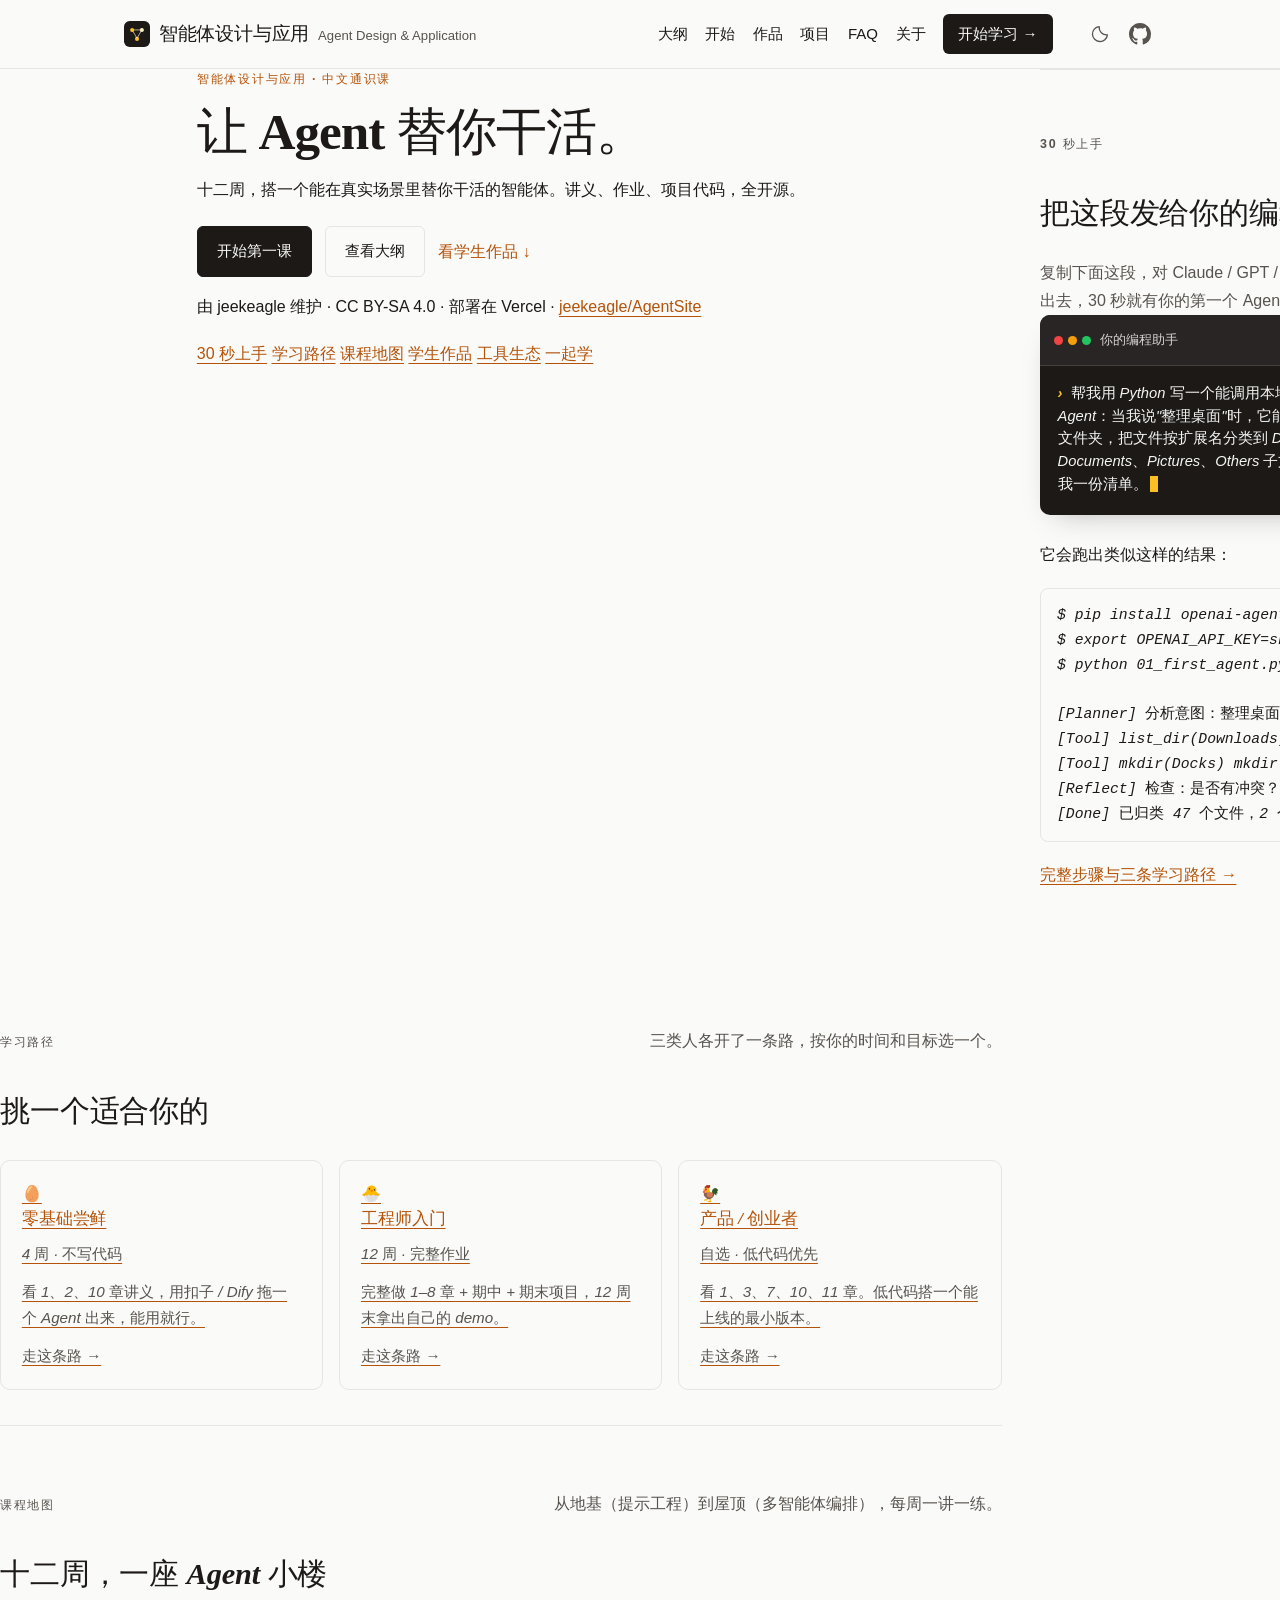
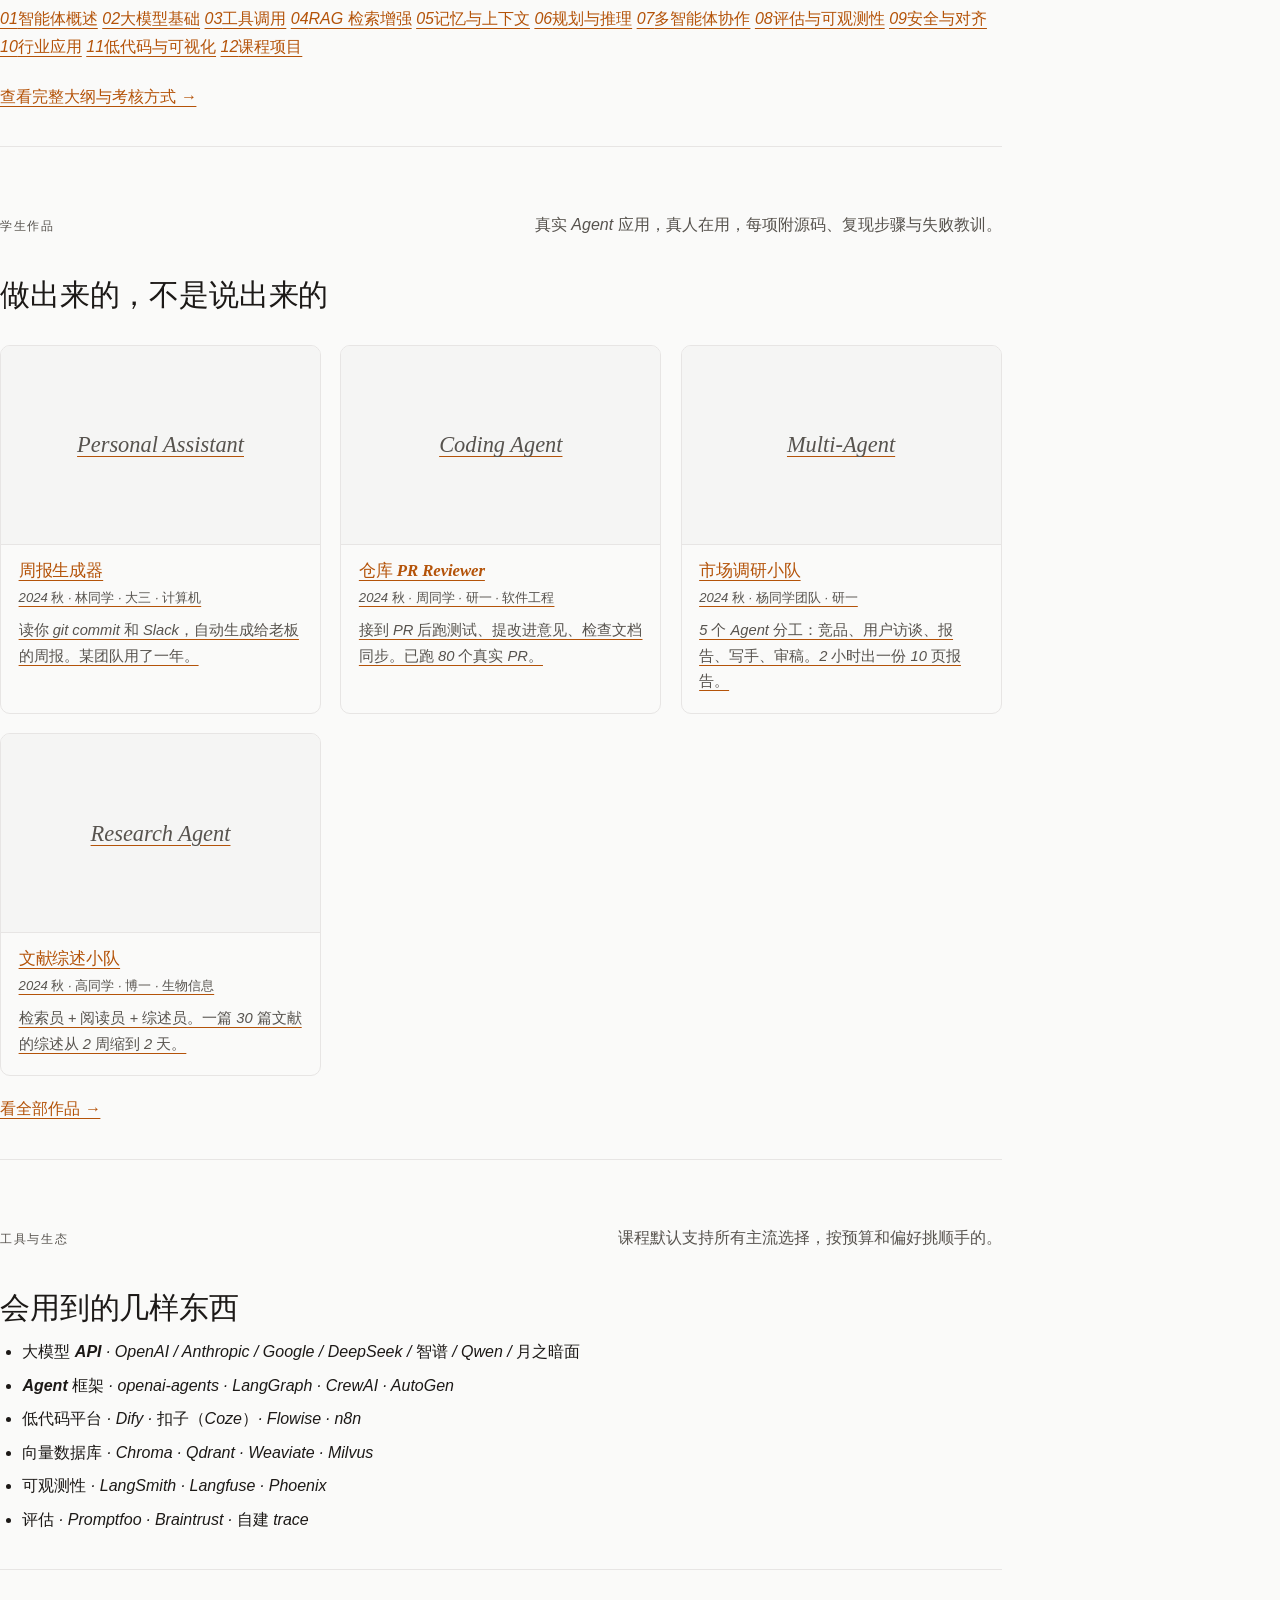
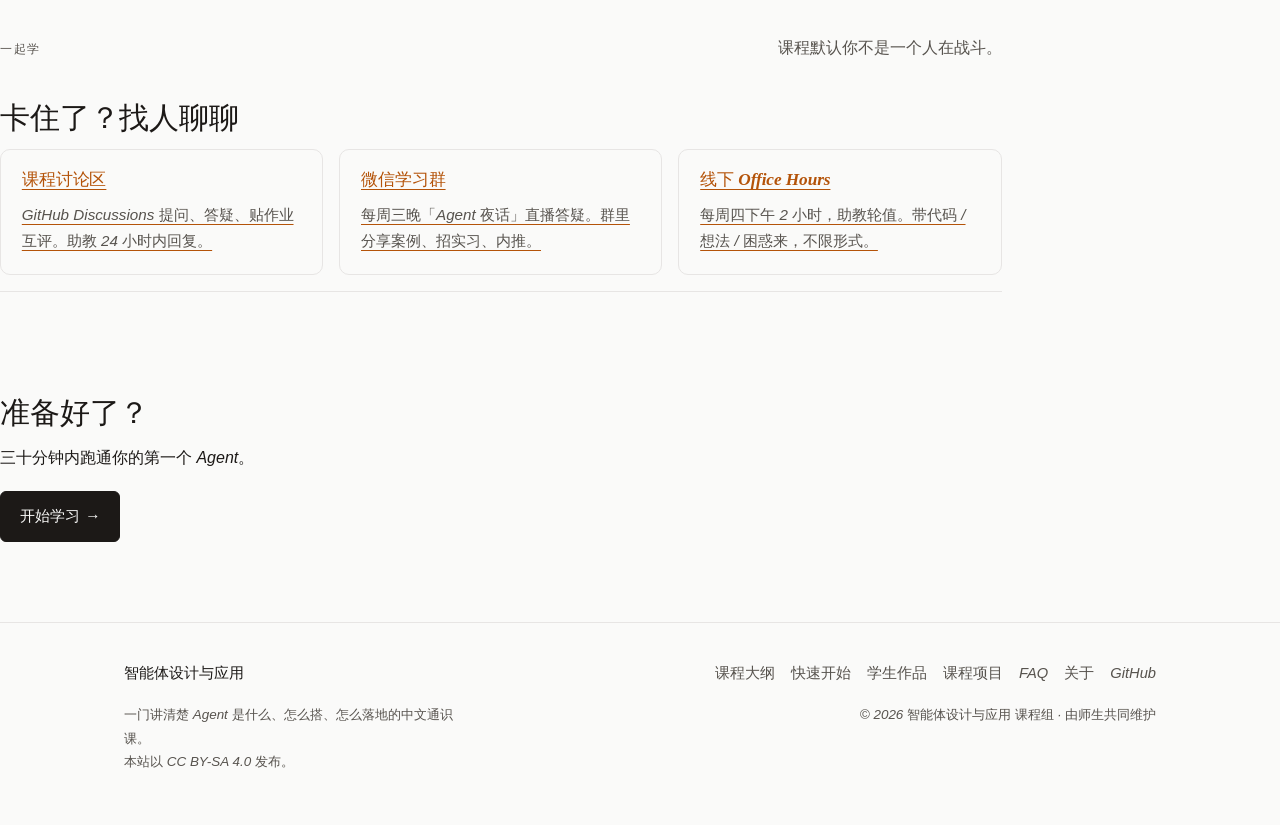
==== commit f5face5f: "redesign: 首页重做" ====
--- a/index.html
+++ b/index.html
@@ -31,10 +31,10 @@
         <span class="brand-caption">Agent Design & Application</span>
       </a>
       <nav class="navigation" aria-label="主导航">
-        <a href="./syllabus/">课程大纲</a>
-        <a href="./get-started/">快速开始</a>
-        <a href="./showcase/">学生作品</a>
-        <a href="./projects/">课程项目</a>
+        <a href="./syllabus/">大纲</a>
+        <a href="./get-started/">开始</a>
+        <a href="./showcase/">作品</a>
+        <a href="./projects/">项目</a>
         <a href="./faq/">FAQ</a>
         <a href="./about/">关于</a>
         <a class="nav-cta" href="./get-started/">开始学习 →</a>
@@ -50,62 +50,62 @@
           </svg>
         </button>
         <a href="https://github.com/jeekeagle/AgentSite" aria-label="GitHub 仓库" title="GitHub">
-          <svg width="22" height="22" viewBox="0 0 16 16" aria-hidden="true"><path fill="currentColor" d="M8 0C3.58 0 0 3.58 0 8c0 3.54 2.29 6.53 5.47 7.59.4.07.55-.17.55-.38 0-.19-.01-.82-.01-1.49-2.01.37-2.53-.49-2.69-.94-.09-.23-.48-.94-.82-1.13-.28-.15-.68-.52-.01-.53.63-.01 1.08.58 1.23.82.72 1.21 1.87.87 2.33.66.07-.52.28-.87.51-1.07-1.78-.2-3.64-.89-3.64-3.95 0-.87.31-1.59.82-2.15-.08-.2-.36-1.02.08-2.12 0 0 .67-.21 2.2.82a7.65 7.65 0 0 1 2-.27c.68 0 1.36.09 2 .27 1.53-1.04 2.2-.82 2.2-.82.44 1.1.16 1.92.08 2.12.51.56.82 1.27.82 2.15 0 3.07-1.87 3.75-3.65 3.95.29.25.54.73.54 1.48 0 1.07-.01 1.93-.01 2.2 0 .21.15.46.55.38A8.01 8.01 0 0 0 16 8c0-4.42-3.58-8-8-8Z"/></svg>
+          <svg width="22" height="22" viewBox="0 0 16 16" aria-hidden="true">
+            <path fill="currentColor" d="M8 0C3.58 0 0 3.58 0 8c0 3.54 2.29 6.53 5.47 7.59.4.07.55-.17.55-.38 0-.19-.01-.82-.01-1.49-2.01.37-2.53-.49-2.69-.94-.09-.23-.48-.94-.82-1.13-.28-.15-.68-.52-.01-.53.63-.01 1.08.58 1.23.82.72 1.21 1.87.87 2.33.66.07-.52.28-.87.51-1.07-1.78-.2-3.64-.89-3.64-3.95 0-.87.31-1.59.82-2.15-.08-.2-.36-1.02.08-2.12 0 0 .67-.21 2.2.82a7.65 7.65 0 0 1 2-.27c.68 0 1.36.09 2 .27 1.53-1.04 2.2-.82 2.2-.82.44 1.1.16 1.92.08 2.12.51.56.82 1.27.82 2.15 0 3.07-1.87 3.75-3.65 3.95.29.25.54.73.54 1.48 0 1.07-.01 1.93-.01 2.2 0 .21.15.46.55.38A8.01 8.01 0 0 0 16 8c0-4.42-3.58-8-8-8Z"/>
+          </svg>
         </a>
       </div>
     </div>
   </header>
 
-  <main id="main"><div class="home-content">
+  <main id="main">
+
     <!-- HERO -->
-    <section class="container hero" id="start">
-      <div class="hero-grid">
-        <div>
-          <p class="eyebrow">通识课 · 面向所有专业</p>
-          <h1>让 Agent<br/>替你干活。</h1>
-          <p class="lede">一门讲清楚智能体是什么、怎么搭、怎么落地的中文通识课。从提示工程到多智能体编排，十二周、动手做、能跑通。</p>
-          <div class="actions">
-            <a class="button" href="./get-started/">开始第一课</a>
-            <a class="button secondary" href="./syllabus/">查看大纲</a>
-            <a class="text-link" href="#demo">看一个例子 ↓</a>
-          </div>
-          <div class="reading-links">
-            <p><a href="./showcase/">学生作品 →</a> 真实 Agent 应用与毕业项目</p>
-            <p><a href="./projects/">课程项目 →</a> 4 周组队做完一个能用的 Agent</p>
-          </div>
-        </div>
-        <div class="hero-illustration" aria-hidden="false">
-          <img src="assets/images/hero-anatomy.svg" alt="智能体结构示意图：模型 + 工具 + 记忆 + 规划 + 行动 + 反思" />
-        </div>
-      </div>
-    </section>
-
-    <!-- 第一个示例：一个能用的 Agent -->
+    <section class="container hero-simple" id="start">
+      <p class="eyebrow">智能体设计与应用 · 中文通识课</p>
+      <h1 class="hero-title">让 Agent 替你干活。</h1>
+      <p class="hero-lede">十二周，搭一个能在真实场景里替你干活的智能体。讲义、作业、项目代码，全开源。</p>
+      <div class="actions">
+        <a class="button" href="./get-started/">开始第一课</a>
+        <a class="button secondary" href="./syllabus/">查看大纲</a>
+        <a class="text-link" href="./showcase/">看学生作品 ↓</a>
+      </div>
+      <p class="hero-meta">由 jeekeagle 维护 · CC BY-SA 4.0 · 部署在 Vercel · <a href="https://github.com/jeekeagle/AgentSite">jeekeagle/AgentSite</a></p>
+
+      <nav class="hero-nav" aria-label="本页章节">
+        <a href="#demo">30 秒上手</a>
+        <a href="#paths">学习路径</a>
+        <a href="#map">课程地图</a>
+        <a href="#showcase">学生作品</a>
+        <a href="#tools">工具生态</a>
+        <a href="#community">一起学</a>
+      </nav>
+    </section>
+
+    <!-- DEMO -->
     <section class="container section" id="demo">
       <div class="section-heading">
         <div>
-          <p class="eyebrow">三分钟上手</p>
-          <h2>你的第一个 Agent</h2>
-        </div>
-        <p>复制下面这段发给你的编程助手 / 终端，先跑通再说。</p>
-      </div>
-
-      <div class="code-comparison">
-        <div>
-          <div class="agent-terminal">
-            <div class="terminal-header">
-              <span class="terminal-title"><span class="terminal-dots" aria-hidden="true"><i></i><i></i><i></span>你的编程助手</span>
-              <button class="copy-button" type="button" data-copy="hero-prompt" aria-label="复制提示词">复制</button>
-            </div>
-            <div class="terminal-body">
-              <p class="terminal-prompt"><span class="prompt-symbol" aria-hidden="true">›</span><span id="hero-prompt">帮我用 Python 写一个能调用本地文件系统的 Agent：当我说"整理桌面"时，它能扫描 Downloads 文件夹，把文件按扩展名分类到 Docks、Documents、Pictures、Others 子文件夹里，然后给我一份清单。</span><span class="terminal-cursor" aria-hidden="true"></span></p>
-            </div>
-          </div>
-          <p class="caption">→ 这是第一课的作业题 0。答案在 <a href="./get-started/">快速开始</a>。</p>
-        </div>
-        <div>
-          <div class="code-block">
-            <button class="copy-button" type="button" aria-label="复制命令">复制</button>
+          <p class="eyebrow">30 秒上手</p>
+          <h2>把这段发给你的编程助手</h2>
+        </div>
+        <p>复制下面这段，对 Claude / GPT / Cursor 任何一个发出去，30 秒就有你的第一个 Agent 跑起来。</p>
+      </div>
+
+      <div class="agent-terminal">
+        <div class="terminal-header">
+          <span class="terminal-title"><span class="terminal-dots" aria-hidden="true"><i></i><i></i><i></span>你的编程助手</span>
+          <button class="copy-button" type="button" data-copy="hero-prompt" aria-label="复制提示词">复制</button>
+        </div>
+        <div class="terminal-body">
+          <p class="terminal-prompt"><span class="prompt-symbol" aria-hidden="true">›</span><span id="hero-prompt">帮我用 Python 写一个能调用本地文件系统的 Agent：当我说"整理桌面"时，它能扫描 Downloads 文件夹，把文件按扩展名分类到 Docks、Documents、Pictures、Others 子文件夹里，然后给我一份清单。</span><span class="terminal-cursor" aria-hidden="true"></span></p>
+        </div>
+      </div>
+
+      <p style="margin-top:1.6rem;">它会跑出类似这样的结果：</p>
+
+      <div class="code-block">
+        <button class="copy-button" type="button" aria-label="复制命令">复制</button>
 <pre><code>$ pip install openai-agents
 $ export OPENAI_API_KEY=sk-...
 $ python 01_first_agent.py
@@ -115,221 +115,177 @@
 [Tool] mkdir(Docks) mkdir(Documents) ...
 [Reflect] 检查：是否有冲突？文件名是否重复？
 [Done] 已归类 47 个文件，2 个被跳过（同名）</code></pre>
-          </div>
-          <p class="caption">运行日志长这样：思考 → 行动 → 反思 三步循环。</p>
-        </div>
-      </div>
-    </section>
-
-    <!-- 学完之后你能做什么 -->
-    <section class="container section" id="what">
-      <div class="section-heading">
-        <div>
-          <p class="eyebrow">学完之后</p>
-          <h2>你能做出这种东西</h2>
-        </div>
-        <p>不是 PPT 上的概念图，是真的能跑、有人用、能改的 Agent。</p>
+      </div>
+
+      <p style="margin-top:1.2rem;"><a href="./get-started/">完整步骤与三条学习路径 →</a></p>
+    </section>
+
+    <!-- PATHS -->
+    <section class="container section" id="paths">
+      <div class="section-heading">
+        <div>
+          <p class="eyebrow">学习路径</p>
+          <h2>挑一个适合你的</h2>
+        </div>
+        <p>三类人各开了一条路，按你的时间和目标选一个。</p>
       </div>
 
       <div class="cards">
-        <div class="card featured">
-          <h3><span class="num">01</span> 个人助理</h3>
-          <p>能读邮件、订会议室、改文档、写周报的"我自己的实习生"。</p>
-          <p><a href="./showcase/#assistant">看一个例子 →</a></p>
-        </div>
-        <div class="card">
-          <h3><span class="num">02</span> 编程搭档</h3>
-          <p>能理解整个仓库、自动修 issue、写测试、提 PR 的工程师伙伴。</p>
-          <p><a href="./showcase/#coding">看一个例子 →</a></p>
-        </div>
-        <div class="card">
-          <h3><span class="num">03</span> 研究助手</h3>
-          <p>能读 PDF、查文献、做综述、回答"这篇和那篇矛盾在哪"的科研搭档。</p>
-          <p><a href="./showcase/#research">看一个例子 →</a></p>
-        </div>
-        <div class="card">
-          <h3><span class="num">04</span> 业务自动化</h3>
-          <p>接 CRM、ERP、客服系统，让 Agent 自己跑流程，人只看异常。</p>
-          <p><a href="./showcase/#business">看一个例子 →</a></p>
-        </div>
-        <div class="card">
-          <h3><span class="num">05</span> 多智能体小队</h3>
-          <p>让"研究员 + 写手 + 审稿人"自己开会，最后给你一份成稿。</p>
-          <p><a href="./showcase/#multi">看一个例子 →</a></p>
-        </div>
-        <div class="card">
-          <h3><span class="num">06</span> 行业垂直 Agent</h3>
-          <p>法律、医疗、教育、金融——把领域知识灌给 Agent 做专业工作。</p>
-          <p><a href="./showcase/#vertical">看一个例子 →</a></p>
-        </div>
-      </div>
-    </section>
-
-    <!-- 课程地图 -->
+        <a class="card path-card" href="./get-started/#track-zero">
+          <span class="path-emoji">🥚</span>
+          <h3>零基础尝鲜</h3>
+          <p class="path-meta">4 周 · 不写代码</p>
+          <p>看 1、2、10 章讲义，用扣子 / Dify 拖一个 Agent 出来，能用就行。</p>
+          <p class="path-arrow">走这条路 →</p>
+        </a>
+        <a class="card path-card" href="./get-started/#track-eng">
+          <span class="path-emoji">🐣</span>
+          <h3>工程师入门</h3>
+          <p class="path-meta">12 周 · 完整作业</p>
+          <p>完整做 1–8 章 + 期中 + 期末项目，12 周末拿出自己的 demo。</p>
+          <p class="path-arrow">走这条路 →</p>
+        </a>
+        <a class="card path-card" href="./get-started/#track-pm">
+          <span class="path-emoji">🐓</span>
+          <h3>产品 / 创业者</h3>
+          <p class="path-meta">自选 · 低代码优先</p>
+          <p>看 1、3、7、10、11 章。低代码搭一个能上线的最小版本。</p>
+          <p class="path-arrow">走这条路 →</p>
+        </a>
+      </div>
+    </section>
+
+    <!-- COURSE MAP -->
     <section class="container section" id="map">
       <div class="section-heading">
         <div>
           <p class="eyebrow">课程地图</p>
           <h2>十二周，一座 Agent 小楼</h2>
         </div>
-        <p>从地基（提示词）到屋顶（多智能体编排），每周一讲 + 一练。</p>
-      </div>
-
-      <div class="cards">
-        <div class="card"><h3><span class="num">01</span> 智能体概述</h3><p>从工具到协作者：什么是 Agent、它和大模型有什么区别。</p><p><a href="./syllabus/#ch-01">本章 →</a></p></div>
-        <div class="card"><h3><span class="num">02</span> 大模型基础</h3><p>Transformer 一次回顾 + 提示工程的工程实践。</p><p><a href="./syllabus/#ch-02">本章 →</a></p></div>
-        <div class="card"><h3><span class="num">03</span> 工具调用</h3><p>Function Calling：让模型不再只是说话，而是动手。</p><p><a href="./syllabus/#ch-03">本章 →</a></p></div>
-        <div class="card"><h3><span class="num">04</span> RAG 检索增强</h3><p>让 Agent 读你的 PDF、连你的数据库。</p><p><a href="./syllabus/#ch-04">本章 →</a></p></div>
-        <div class="card"><h3><span class="num">05</span> 记忆与上下文</h3><p>短期、长期、向量记忆：让 Agent 记住上一次对话。</p><p><a href="./syllabus/#ch-05">本章 →</a></p></div>
-        <div class="card"><h3><span class="num">06</span> 规划与推理</h3><p>ReAct、Plan-and-Execute、反思：让 Agent 会想。</p><p><a href="./syllabus/#ch-06">本章 →</a></p></div>
-        <div class="card"><h3><span class="num">07</span> 多智能体协作</h3><p>把多个 Agent 拼起来：主编 + 写手 + 审稿人。</p><p><a href="./syllabus/#ch-07">本章 →</a></p></div>
-        <div class="card"><h3><span class="num">08</span> 评估与可观测性</h3><p>怎么知道 Agent 干得好不好？trace、评测、对齐。</p><p><a href="./syllabus/#ch-08">本章 →</a></p></div>
-        <div class="card"><h3><span class="num">09</span> 安全与对齐</h3><p>权限、注入、幻觉、人类在回路：踩过的坑。</p><p><a href="./syllabus/#ch-09">本章 →</a></p></div>
-        <div class="card"><h3><span class="num">10</span> 行业应用</h3><p>办公、编程、教育、客服——每个行业一份案例研究。</p><p><a href="./syllabus/#ch-10">本章 →</a></p></div>
-        <div class="card"><h3><span class="num">11</span> 低代码与可视化</h3><p>Dify、扣子、Flowise：不写代码也能搭 Agent。</p><p><a href="./syllabus/#ch-11">本章 →</a></p></div>
-        <div class="card"><h3><span class="num">12</span> 项目展示</h3><p>4 周组队做完一个 Agent，公开 demo 给全班。</p><p><a href="./syllabus/#ch-12">本章 →</a></p></div>
-      </div>
-
-      <div class="callout">
-        <p><strong>先修要求：</strong>会一点点 Python（或愿意一周内学会），对 ChatGPT 不陌生。不要求机器学习背景。</p>
-      </div>
-    </section>
-
-    <!-- 怎么学这门课 -->
-    <section class="container section" id="how">
-      <div class="section-heading">
-        <div>
-          <p class="eyebrow">学习路径</p>
-          <h2>三种学法，挑一个</h2>
-        </div>
-        <p>按你的时间、目标和背景选一个，不强求全做。</p>
-      </div>
-
-      <div class="grid-2">
-        <div class="card">
-          <h3>🥚 零基础尝鲜</h3>
-          <p>只想知道 Agent 是什么、能干嘛、要花 4 周的零碎时间。</p>
-          <ul>
-            <li>看 1、2、10 章讲义</li>
-            <li>用扣子 / Dify 拖一个 Agent 出来</li>
-            <li>不写代码，做完能吹一年</li>
-          </ul>
-          <p><a href="./get-started/#track-zero">零基础路径 →</a></p>
-        </div>
-        <div class="card">
-          <h3>🐣 工程师入门</h3>
-          <p>会写代码，想亲手搭一个能用的 Agent。</p>
-          <ul>
-            <li>完整做 1–8 章 + 作业</li>
-            <li>选 9–12 中一章深入</li>
-            <li>12 周末拿出自己的 demo</li>
-          </ul>
-          <p><a href="./get-started/#track-eng">工程师路径 →</a></p>
-        </div>
-        <div class="card">
-          <h3>🐓 产品 / 创业者</h3>
-          <p>不懂代码，但想用 Agent 做产品 / 提效 / 创业。</p>
-          <ul>
-            <li>看 1、3、7、10、11 章</li>
-            <li>低代码搭一个能上线的最小版本</li>
-            <li>学怎么定价、怎么管、怎么避坑</li>
-          </ul>
-          <p><a href="./get-started/#track-pm">产品路径 →</a></p>
-        </div>
-      </div>
-    </section>
-
-    <!-- 工具与生态 -->
-    <section class="container section" id="ecosystem">
+        <p>从地基（提示工程）到屋顶（多智能体编排），每周一讲一练。</p>
+      </div>
+
+      <div class="chapter-grid">
+        <a href="./syllabus/#ch-01" class="chapter-tile"><span class="chapter-tile-num">01</span><span class="chapter-tile-name">智能体概述</span></a>
+        <a href="./syllabus/#ch-02" class="chapter-tile"><span class="chapter-tile-num">02</span><span class="chapter-tile-name">大模型基础</span></a>
+        <a href="./syllabus/#ch-03" class="chapter-tile"><span class="chapter-tile-num">03</span><span class="chapter-tile-name">工具调用</span></a>
+        <a href="./syllabus/#ch-04" class="chapter-tile"><span class="chapter-tile-num">04</span><span class="chapter-tile-name">RAG 检索增强</span></a>
+        <a href="./syllabus/#ch-05" class="chapter-tile"><span class="chapter-tile-num">05</span><span class="chapter-tile-name">记忆与上下文</span></a>
+        <a href="./syllabus/#ch-06" class="chapter-tile"><span class="chapter-tile-num">06</span><span class="chapter-tile-name">规划与推理</span></a>
+        <a href="./syllabus/#ch-07" class="chapter-tile"><span class="chapter-tile-num">07</span><span class="chapter-tile-name">多智能体协作</span></a>
+        <a href="./syllabus/#ch-08" class="chapter-tile"><span class="chapter-tile-num">08</span><span class="chapter-tile-name">评估与可观测性</span></a>
+        <a href="./syllabus/#ch-09" class="chapter-tile"><span class="chapter-tile-num">09</span><span class="chapter-tile-name">安全与对齐</span></a>
+        <a href="./syllabus/#ch-10" class="chapter-tile"><span class="chapter-tile-num">10</span><span class="chapter-tile-name">行业应用</span></a>
+        <a href="./syllabus/#ch-11" class="chapter-tile"><span class="chapter-tile-num">11</span><span class="chapter-tile-name">低代码与可视化</span></a>
+        <a href="./syllabus/#ch-12" class="chapter-tile"><span class="chapter-tile-num">12</span><span class="chapter-tile-name">课程项目</span></a>
+      </div>
+
+      <p style="margin-top:1.4rem;"><a href="./syllabus/">查看完整大纲与考核方式 →</a></p>
+    </section>
+
+    <!-- SHOWCASE -->
+    <section class="container section" id="showcase">
+      <div class="section-heading">
+        <div>
+          <p class="eyebrow">学生作品</p>
+          <h2>做出来的，不是说出来的</h2>
+        </div>
+        <p>真实 Agent 应用，真人在用，每项附源码、复现步骤与失败教训。</p>
+      </div>
+
+      <div class="showcase-grid">
+        <a href="./showcase/#assistant" class="showcase">
+          <div class="thumb">Personal Assistant</div>
+          <div class="body">
+            <h3>周报生成器</h3>
+            <p class="meta">2024 秋 · 林同学 · 大三 · 计算机</p>
+            <p>读你 git commit 和 Slack，自动生成给老板的周报。某团队用了一年。</p>
+          </div>
+        </a>
+        <a href="./showcase/#coding" class="showcase">
+          <div class="thumb">Coding Agent</div>
+          <div class="body">
+            <h3>仓库 PR Reviewer</h3>
+            <p class="meta">2024 秋 · 周同学 · 研一 · 软件工程</p>
+            <p>接到 PR 后跑测试、提改进意见、检查文档同步。已跑 80 个真实 PR。</p>
+          </div>
+        </a>
+        <a href="./showcase/#multi" class="showcase">
+          <div class="thumb">Multi-Agent</div>
+          <div class="body">
+            <h3>市场调研小队</h3>
+            <p class="meta">2024 秋 · 杨同学团队 · 研一</p>
+            <p>5 个 Agent 分工：竞品、用户访谈、报告、写手、审稿。2 小时出一份 10 页报告。</p>
+          </div>
+        </a>
+        <a href="./showcase/#research" class="showcase">
+          <div class="thumb">Research Agent</div>
+          <div class="body">
+            <h3>文献综述小队</h3>
+            <p class="meta">2024 秋 · 高同学 · 博一 · 生物信息</p>
+            <p>检索员 + 阅读员 + 综述员。一篇 30 篇文献的综述从 2 周缩到 2 天。</p>
+          </div>
+        </a>
+      </div>
+
+      <p style="margin-top:1.2rem;"><a href="./showcase/">看全部作品 →</a></p>
+    </section>
+
+    <!-- TOOLS -->
+    <section class="container section" id="tools">
       <div class="section-heading">
         <div>
           <p class="eyebrow">工具与生态</p>
-          <h2>你会用到的几样东西</h2>
-        </div>
-        <p>课程里所有例子都在这三类工具里，挑顺手的就行。</p>
-      </div>
-
-      <div class="grid-3">
-        <div class="card">
-          <h3>大模型 API</h3>
-          <p>OpenAI、Anthropic、Google、DeepSeek、智谱、月之暗面——任选一家。</p>
-          <p><code>openai · anthropic · google-genai</code></p>
-        </div>
-        <div class="card">
-          <h3>Agent 框架</h3>
-          <p>OpenAI Agents、LangGraph、CrewAI、AutoGen——课程主用前两个。</p>
-          <p><code>openai-agents · langgraph</code></p>
-        </div>
-        <div class="card">
-          <h3>低代码平台</h3>
-          <p>不写代码也能搭：Dify、扣子（Coze）、Flowise、n8n。</p>
-          <p><code>dify · coze · flowise</code></p>
-        </div>
-        <div class="card">
-          <h3>向量数据库</h3>
-          <p>RAG 用：Chroma、Weaviate、Qdrant、本地 Milvus。</p>
-          <p><code>chroma · qdrant</code></p>
-        </div>
-        <div class="card">
-          <h3>可观测性</h3>
-          <p>看 Agent 到底在干嘛：LangSmith、Langfuse、Phoenix。</p>
-          <p><code>langfuse · phoenix</code></p>
-        </div>
-        <div class="card">
-          <h3>评估</h3>
-          <p>给 Agent 打分：Braintrust、Promptfoo、自建 trace。</p>
-          <p><code>promptfoo · braintrust</code></p>
-        </div>
-      </div>
-    </section>
-
-    <!-- 学习社区 -->
+          <h2>会用到的几样东西</h2>
+        </div>
+        <p>课程默认支持所有主流选择，按预算和偏好挑顺手的。</p>
+      </div>
+
+      <ul class="chip-list">
+        <li><strong>大模型 API</strong> · OpenAI / Anthropic / Google / DeepSeek / 智谱 / Qwen / 月之暗面</li>
+        <li><strong>Agent 框架</strong> · openai-agents · LangGraph · CrewAI · AutoGen</li>
+        <li><strong>低代码平台</strong> · Dify · 扣子（Coze）· Flowise · n8n</li>
+        <li><strong>向量数据库</strong> · Chroma · Qdrant · Weaviate · Milvus</li>
+        <li><strong>可观测性</strong> · LangSmith · Langfuse · Phoenix</li>
+        <li><strong>评估</strong> · Promptfoo · Braintrust · 自建 trace</li>
+      </ul>
+    </section>
+
+    <!-- COMMUNITY -->
     <section class="container section" id="community">
       <div class="section-heading">
         <div>
           <p class="eyebrow">一起学</p>
           <h2>卡住了？找人聊聊</h2>
         </div>
-        <p>这门课默认你不是一个人在战斗。</p>
-      </div>
-
-      <div class="grid-2">
-        <div class="card">
+        <p>课程默认你不是一个人在战斗。</p>
+      </div>
+
+      <div class="grid-3">
+        <a class="card" href="https://github.com/jeekeagle/AgentSite/discussions">
           <h3>课程讨论区</h3>
           <p>GitHub Discussions 提问、答疑、贴作业互评。助教 24 小时内回复。</p>
-          <p><a href="https://github.com/jeekeagle/AgentSite/discussions">进入 Discussions →</a></p>
-        </div>
-        <div class="card">
+        </a>
+        <a class="card" href="./about/#community">
           <h3>微信学习群</h3>
-          <p>每周三晚 8 点「Agent 夜话」直播答疑。群里分享案例、招实习、内推。</p>
-          <p><a href="./about/#community">加群方式 →</a></p>
-        </div>
-        <div class="card">
+          <p>每周三晚「Agent 夜话」直播答疑。群里分享案例、招实习、内推。</p>
+        </a>
+        <a class="card" href="./about/#office-hours">
           <h3>线下 Office Hours</h3>
-          <p>每周四下午 2 小时，助教轮值。带着你的代码 / 想法来。</p>
-          <p><a href="./about/#office-hours">预约时段 →</a></p>
-        </div>
-        <div class="card">
-          <h3>校友圈</h3>
-          <p>往届同学的 Agent 项目库，找队友、找外包、找灵感。</p>
-          <p><a href="./showcase/">浏览作品 →</a></p>
-        </div>
-      </div>
-    </section>
-
-    <!-- 右侧 TOC -->
-    </div><aside class="page-toc" aria-label="本页目录">
-      <p class="toc-label">本页目录</p>
-      <ul>
-        <li><a href="#start">开篇</a></li>
-        <li><a href="#demo">第一个 Agent</a></li>
-        <li><a href="#what">学完之后</a></li>
-        <li><a href="#map">课程地图</a></li>
-        <li><a href="#how">学习路径</a></li>
-        <li><a href="#ecosystem">工具与生态</a></li>
-        <li><a href="#community">学习社区</a></li>
-      </ul>
-    </aside>
+          <p>每周四下午 2 小时，助教轮值。带代码 / 想法 / 困惑来，不限形式。</p>
+        </a>
+      </div>
+    </section>
+
+    <!-- FINAL CTA -->
+    <section class="container section" id="cta">
+      <div class="cta-strip">
+        <h2>准备好了？</h2>
+        <p>三十分钟内跑通你的第一个 Agent。</p>
+        <a class="button" href="./get-started/">开始学习 →</a>
+      </div>
+    </section>
+
   </main>
 
   <footer class="site-footer">
@@ -355,11 +311,4 @@
 
   <a class="back-to-top" href="#top" aria-label="回到顶部"><span aria-hidden="true">↑</span> 顶部</a>
 </body>
-</html>
-
-
-
-
-
-
-
+</html>
--- a/assets/styles.css
+++ b/assets/styles.css
@@ -1,4 +1,4 @@
-﻿:root {
+:root {
   color-scheme: light;
   --ink: #1c1917;
   --muted: #57534e;
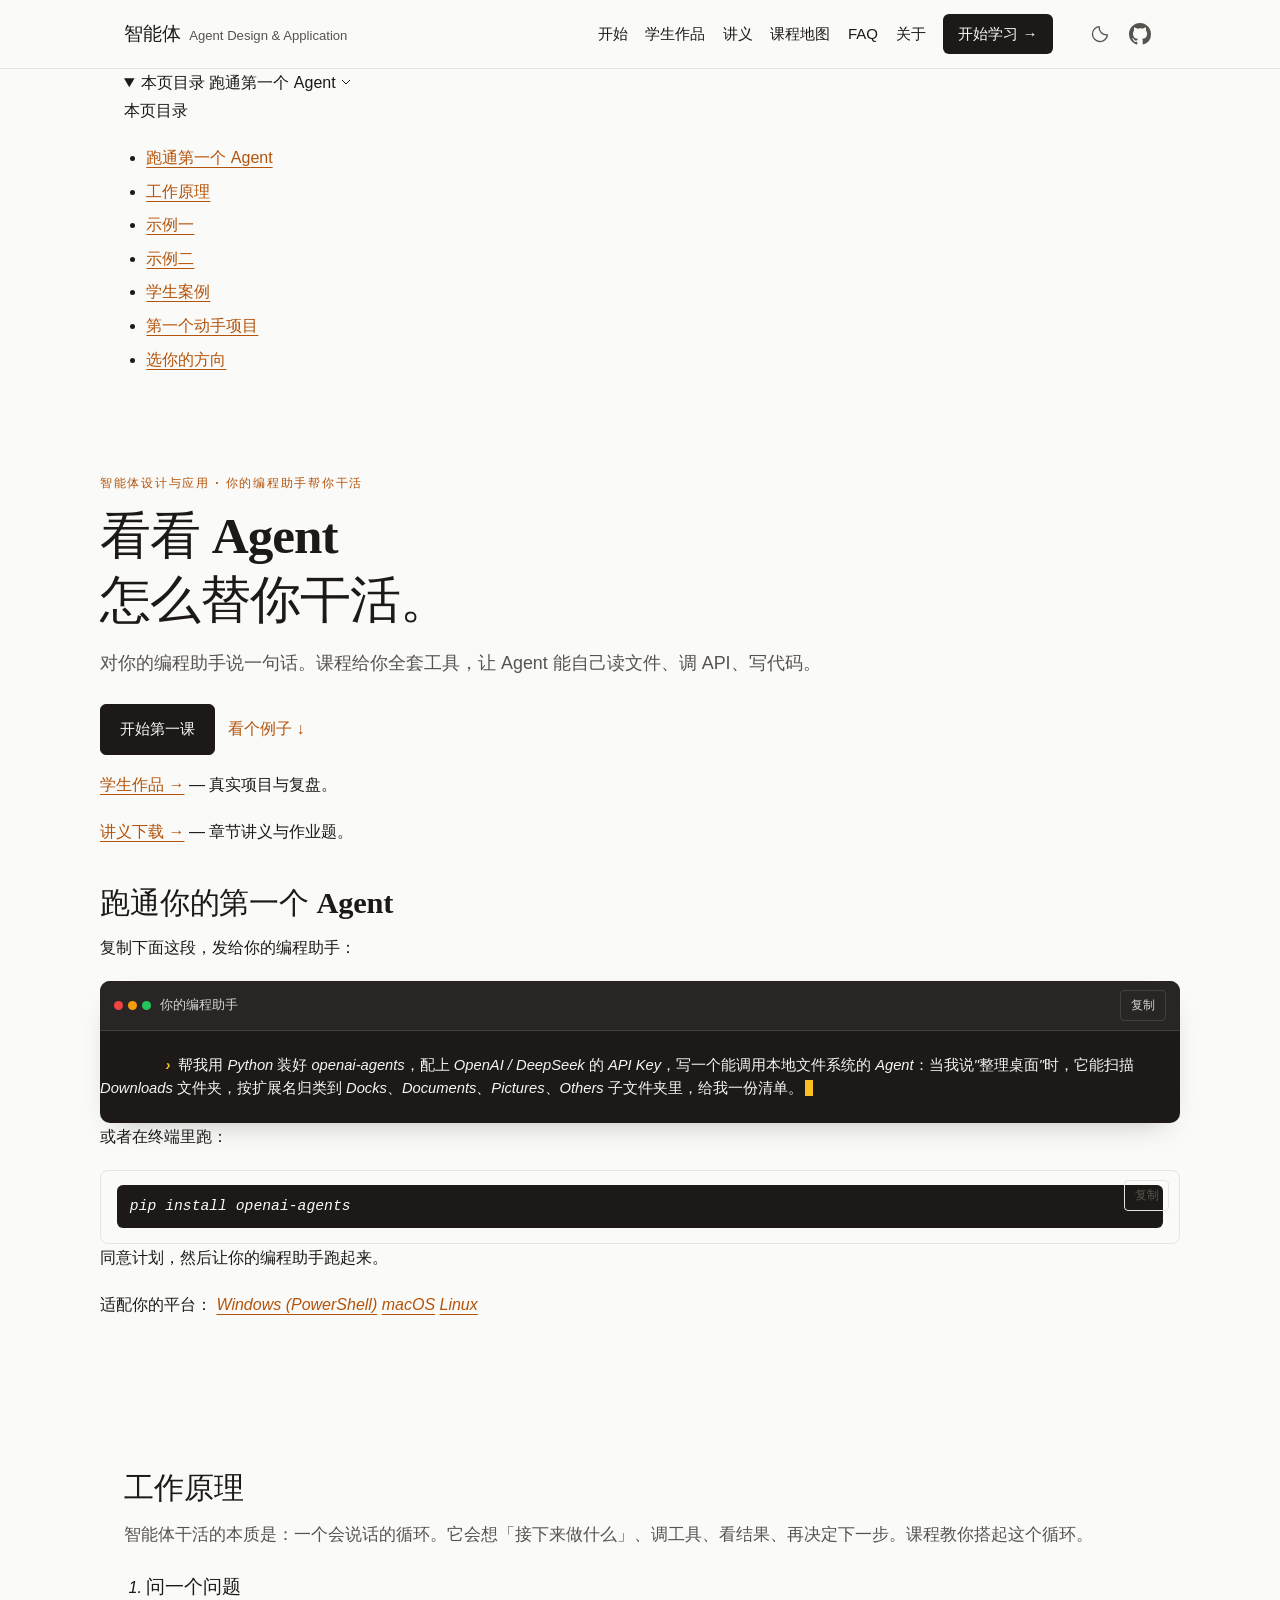
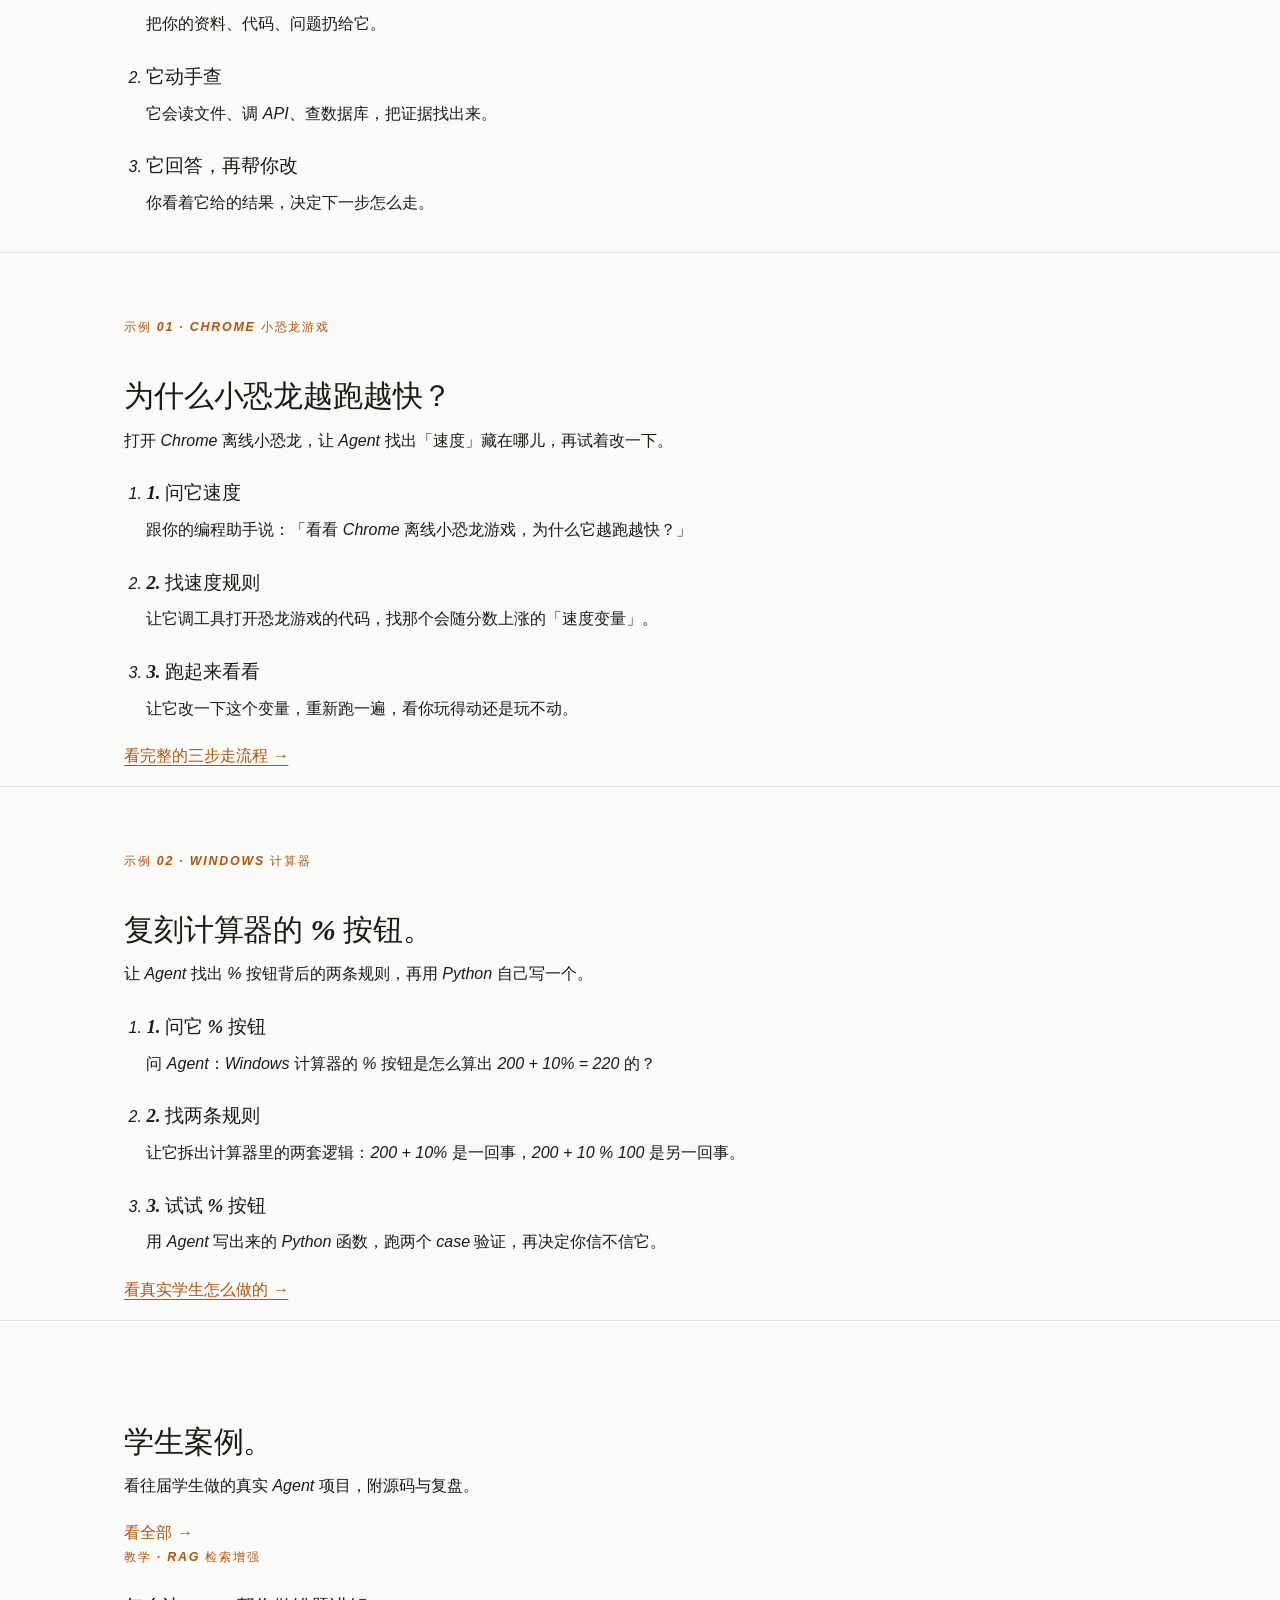
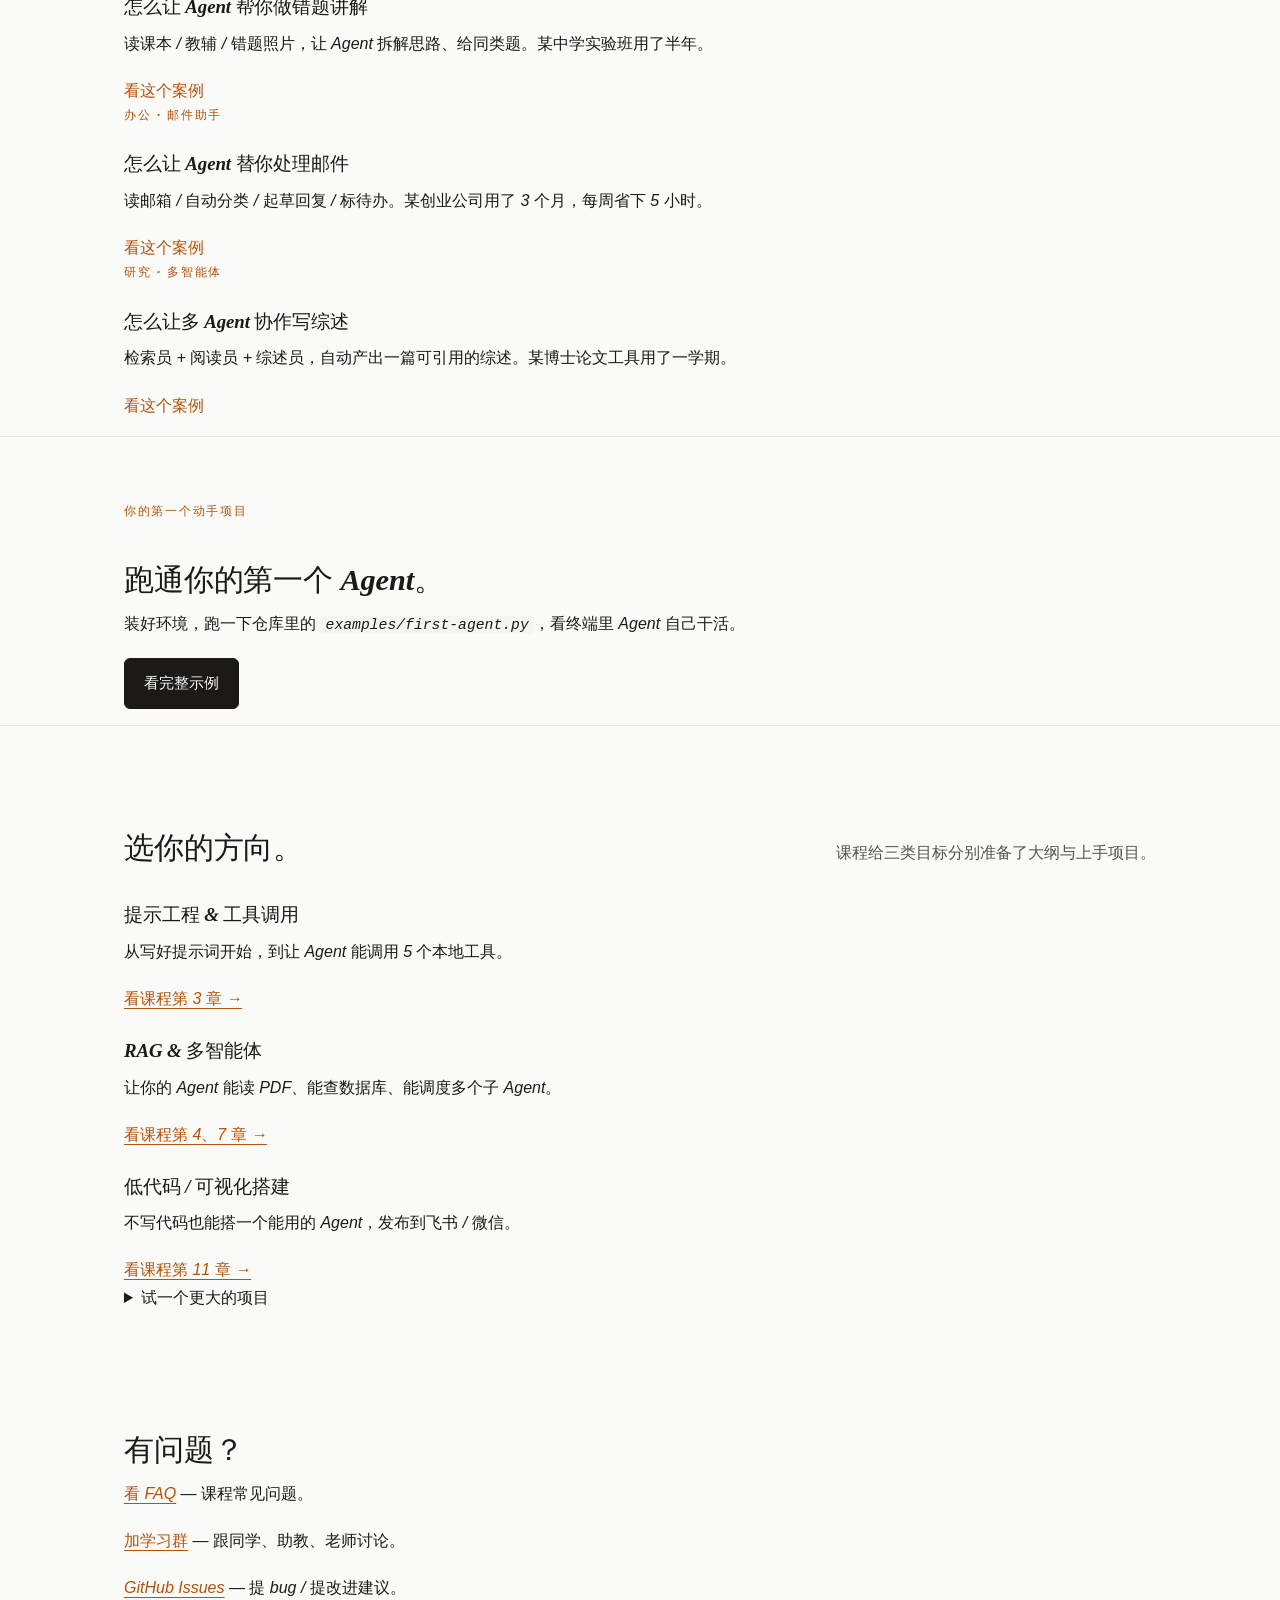
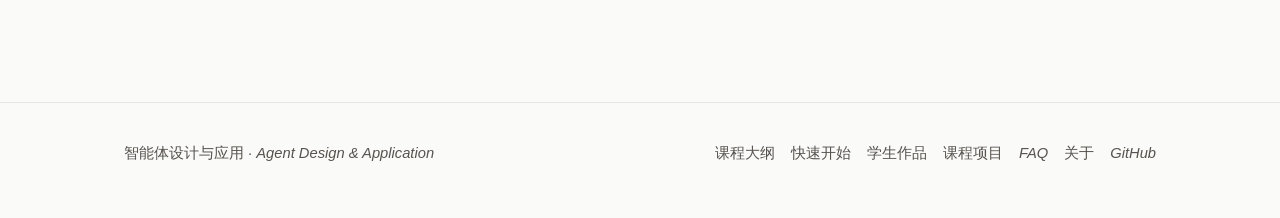
==== commit b2398d17: "redesign: 首页 1:1 复刻 rea.tools 结构 + 中文内容" ====
--- a/index.html
+++ b/index.html
@@ -4,14 +4,14 @@
   <meta charset="utf-8" />
   <meta name="viewport" content="width=device-width, initial-scale=1" />
   <title>智能体设计与应用 · 课程站点</title>
-  <meta name="description" content="《智能体设计与应用》——一门讲清楚 Agent 是什么、怎么搭、怎么落地的中文通识课。从提示工程到多智能体编排，配套讲义、作业与项目。" />
+  <meta name="description" content="《智能体设计与应用》——对你的编程助手说一句话。课程给你全套工具，让 Agent 能自己读文件、调 API、写代码。" />
   <link rel="icon" href="assets/favicon.svg" type="image/svg+xml" />
-  <meta name="theme-color" content="#fafaf9" />
+  <meta name="theme-color" content="#ffffff" />
   <script src="assets/theme.js"></script>
   <link rel="stylesheet" href="assets/styles.css" />
   <script src="assets/main.js" defer></script>
   <meta property="og:title" content="智能体设计与应用" />
-  <meta property="og:description" content="让 Agent 替你干活。从提示工程到多智能体编排的中文通识课。" />
+  <meta property="og:description" content="对你的编程助手说一句话。课程给你全套工具，让 Agent 能自己读文件、调 API、写代码。" />
   <meta property="og:type" content="website" />
 </head>
 <body class="home-page" id="top">
@@ -20,21 +20,14 @@
   <header class="site-header">
     <div class="header-inner">
       <a class="brand" href="./" aria-label="智能体设计与应用 首页">
-        <svg class="brand-mark" viewBox="0 0 64 64" aria-hidden="true">
-          <rect width="64" height="64" rx="14" fill="#1c1917"/>
-          <circle cx="20" cy="22" r="5" fill="#fbbf24"/>
-          <circle cx="44" cy="22" r="5" fill="#fef3c7"/>
-          <circle cx="32" cy="44" r="5" fill="#fbbf24"/>
-          <path d="M22 25 L31 41 M42 25 L33 41 M25 22 L39 22" stroke="#fef3c7" stroke-width="1.6" stroke-linecap="round"/>
-        </svg>
-        <span class="brand-name">智能体设计与应用</span>
-        <span class="brand-caption">Agent Design & Application</span>
+        <span class="brand-name">智能体</span>
+        <span class="brand-caption" data-i18n-skip>Agent Design & Application</span>
       </a>
       <nav class="navigation" aria-label="主导航">
-        <a href="./syllabus/">大纲</a>
         <a href="./get-started/">开始</a>
-        <a href="./showcase/">作品</a>
-        <a href="./projects/">项目</a>
+        <a href="./showcase/">学生作品</a>
+        <a href="./syllabus/">讲义</a>
+        <a href="./get-started/#track-eng">课程地图</a>
         <a href="./faq/">FAQ</a>
         <a href="./about/">关于</a>
         <a class="nav-cta" href="./get-started/">开始学习 →</a>
@@ -58,231 +51,289 @@
     </div>
   </header>
 
+  <!-- On this page (sticky/right TOC) -->
+  <details class="home-page-nav" data-home-nav open>
+    <summary class="container">
+      <span>本页目录</span>
+      <span class="home-nav-current" data-home-nav-current aria-hidden="true">跑通第一个 Agent</span>
+      <svg width="12" height="12" viewBox="0 0 12 12" aria-hidden="true">
+        <path d="m2 4 4 4 4-4" fill="none" stroke="currentColor"/>
+      </svg>
+    </summary>
+    <nav class="home-nav-links" aria-label="本页目录">
+      <div class="container">
+        <p class="home-nav-title">本页目录</p>
+        <ul>
+          <li><a href="#setup" aria-current="location">跑通第一个 Agent</a></li>
+          <li><a href="#what-is-re">工作原理</a></li>
+          <li><a href="#dinosaur">示例一</a></li>
+          <li><a href="#calculator">示例二</a></li>
+          <li><a href="#showcases">学生案例</a></li>
+          <li><a href="#try-rea">第一个动手项目</a></li>
+          <li><a href="#analyze">选你的方向</a></li>
+        </ul>
+      </div>
+    </nav>
+  </details>
+
   <main id="main">
 
-    <!-- HERO -->
-    <section class="container hero-simple" id="start">
-      <p class="eyebrow">智能体设计与应用 · 中文通识课</p>
-      <h1 class="hero-title">让 Agent 替你干活。</h1>
-      <p class="hero-lede">十二周，搭一个能在真实场景里替你干活的智能体。讲义、作业、项目代码，全开源。</p>
-      <div class="actions">
-        <a class="button" href="./get-started/">开始第一课</a>
-        <a class="button secondary" href="./syllabus/">查看大纲</a>
-        <a class="text-link" href="./showcase/">看学生作品 ↓</a>
-      </div>
-      <p class="hero-meta">由 jeekeagle 维护 · CC BY-SA 4.0 · 部署在 Vercel · <a href="https://github.com/jeekeagle/AgentSite">jeekeagle/AgentSite</a></p>
-
-      <nav class="hero-nav" aria-label="本页章节">
-        <a href="#demo">30 秒上手</a>
-        <a href="#paths">学习路径</a>
-        <a href="#map">课程地图</a>
-        <a href="#showcase">学生作品</a>
-        <a href="#tools">工具生态</a>
-        <a href="#community">一起学</a>
-      </nav>
-    </section>
-
-    <!-- DEMO -->
-    <section class="container section" id="demo">
-      <div class="section-heading">
+    <!-- 1. HERO / SETUP -->
+    <section class="container hero home-hero" id="setup">
+      <div class="home-start-grid">
         <div>
-          <p class="eyebrow">30 秒上手</p>
-          <h2>把这段发给你的编程助手</h2>
-        </div>
-        <p>复制下面这段，对 Claude / GPT / Cursor 任何一个发出去，30 秒就有你的第一个 Agent 跑起来。</p>
-      </div>
-
-      <div class="agent-terminal">
-        <div class="terminal-header">
-          <span class="terminal-title"><span class="terminal-dots" aria-hidden="true"><i></i><i></i><i></span>你的编程助手</span>
-          <button class="copy-button" type="button" data-copy="hero-prompt" aria-label="复制提示词">复制</button>
-        </div>
-        <div class="terminal-body">
-          <p class="terminal-prompt"><span class="prompt-symbol" aria-hidden="true">›</span><span id="hero-prompt">帮我用 Python 写一个能调用本地文件系统的 Agent：当我说"整理桌面"时，它能扫描 Downloads 文件夹，把文件按扩展名分类到 Docks、Documents、Pictures、Others 子文件夹里，然后给我一份清单。</span><span class="terminal-cursor" aria-hidden="true"></span></p>
-        </div>
-      </div>
-
-      <p style="margin-top:1.6rem;">它会跑出类似这样的结果：</p>
-
-      <div class="code-block">
-        <button class="copy-button" type="button" aria-label="复制命令">复制</button>
-<pre><code>$ pip install openai-agents
-$ export OPENAI_API_KEY=sk-...
-$ python 01_first_agent.py
-
-[Planner] 分析意图：整理桌面
-[Tool] list_dir(Downloads) → 47 个文件
-[Tool] mkdir(Docks) mkdir(Documents) ...
-[Reflect] 检查：是否有冲突？文件名是否重复？
-[Done] 已归类 47 个文件，2 个被跳过（同名）</code></pre>
-      </div>
-
-      <p style="margin-top:1.2rem;"><a href="./get-started/">完整步骤与三条学习路径 →</a></p>
-    </section>
-
-    <!-- PATHS -->
-    <section class="container section" id="paths">
-      <div class="section-heading">
+          <p class="eyebrow">智能体设计与应用 · 你的编程助手帮你干活</p>
+          <h1>看看 Agent<br/>怎么替你干活。</h1>
+          <p class="lede">对你的编程助手说一句话。课程给你全套工具，让 Agent 能自己读文件、调 API、写代码。</p>
+          <div class="actions">
+            <a class="button" href="./get-started/">开始第一课</a>
+            <a class="text-link" href="#dinosaur">看个例子 ↓</a>
+          </div>
+          <div class="home-reading-links">
+            <p>
+              <a href="./showcase/">学生作品 →</a> — 真实项目与复盘。
+            </p>
+            <p>
+              <a href="./get-started/">讲义下载 →</a> — 章节讲义与作业题。
+            </p>
+          </div>
+        </div>
+        <div class="home-setup" id="install">
+          <div class="home-setup-agent">
+            <h2>跑通你的第一个 Agent</h2>
+            <p>复制下面这段，发给你的编程助手：</p>
+            <div class="agent-terminal">
+              <div class="terminal-header">
+                <span class="terminal-title">
+                  <span class="terminal-dots" aria-hidden="true"><i></i><i></i><i></span>你的编程助手
+                </span>
+                <button class="copy-button" type="button" data-copy="home-install-prompt" aria-label="复制提示词">复制</button>
+              </div>
+              <p class="terminal-prompt">
+                <span class="prompt-symbol" aria-hidden="true">›</span
+                ><span id="home-install-prompt">帮我用 Python 装好 openai-agents，配上 OpenAI / DeepSeek 的 API Key，写一个能调用本地文件系统的 Agent：当我说"整理桌面"时，它能扫描 Downloads 文件夹，按扩展名归类到 Docks、Documents、Pictures、Others 子文件夹里，给我一份清单。</span
+                ><span class="terminal-cursor" aria-hidden="true"></span>
+              </p>
+            </div>
+          </div>
+          <div class="home-setup-command">
+            <p>或者在终端里跑：</p>
+            <div class="code-block code-inline">
+              <code id="setup-command">pip install openai-agents</code>
+              <button class="copy-button" type="button" data-copy="setup-command" aria-label="复制命令">复制</button>
+            </div>
+            <p class="caption">同意计划，然后让你的编程助手跑起来。</p>
+            <nav class="home-install-resources" aria-label="适配你的平台">
+              <span>适配你的平台：</span>
+              <a href="./get-started/#node-windows-help"><span translate="no">Windows (PowerShell)</span></a>
+              <a href="./get-started/#node-macos-help"><span translate="no">macOS</span></a>
+              <a href="./get-started/#node-linux-help"><span translate="no">Linux</span></a>
+            </nav>
+          </div>
+        </div>
+      </div>
+    </section>
+
+    <!-- 2. HOW IT WORKS -->
+    <section class="section" id="what-is-re">
+      <div class="container">
+        <div class="section-heading">
+          <h2>工作原理</h2>
+        </div>
+        <p class="lede">智能体干活的本质是：一个会说话的循环。它会想「接下来做什么」、调工具、看结果、再决定下一步。课程教你搭起这个循环。</p>
+        <ol class="home-workflow">
+          <li>
+            <h3>问一个问题</h3>
+            <p>把你的资料、代码、问题扔给它。</p>
+          </li>
+          <li>
+            <h3>它动手查</h3>
+            <p>它会读文件、调 API、查数据库，把证据找出来。</p>
+          </li>
+          <li>
+            <h3>它回答，再帮你改</h3>
+            <p>你看着它给的结果，决定下一步怎么走。</p>
+          </li>
+        </ol>
+      </div>
+    </section>
+
+    <!-- 3. EXAMPLE 01 — DINOSAUR -->
+    <section class="section" id="dinosaur">
+      <div class="container">
+        <p class="eyebrow">示例 01 · Chrome 小恐龙游戏</p>
+        <h2>为什么小恐龙越跑越快？</h2>
+        <p class="home-examples-intro">打开 Chrome 离线小恐龙，让 Agent 找出「速度」藏在哪儿，再试着改一下。</p>
+        <div class="home-example-grid">
+          <ol class="home-workflow">
+            <li>
+              <h3>1. 问它速度</h3>
+              <p>跟你的编程助手说：「看看 Chrome 离线小恐龙游戏，为什么它越跑越快？」</p>
+            </li>
+            <li>
+              <h3>2. 找速度规则</h3>
+              <p>让它调工具打开恐龙游戏的代码，找那个会随分数上涨的「速度变量」。</p>
+            </li>
+            <li>
+              <h3>3. 跑起来看看</h3>
+              <p>让它改一下这个变量，重新跑一遍，看你玩得动还是玩不动。</p>
+            </li>
+          </ol>
+          <div class="home-expert-shortcut">
+            <a href="./get-started/">看完整的三步走流程 →</a>
+          </div>
+        </div>
+      </div>
+    </section>
+
+    <!-- 4. EXAMPLE 02 — CALCULATOR -->
+    <section class="section" id="calculator">
+      <div class="container">
+        <p class="eyebrow">示例 02 · Windows 计算器</p>
+        <h2>复刻计算器的 % 按钮。</h2>
+        <p class="home-examples-intro">让 Agent 找出 % 按钮背后的两条规则，再用 Python 自己写一个。</p>
+        <div class="home-example-grid">
+          <ol class="home-workflow">
+            <li>
+              <h3>1. 问它 % 按钮</h3>
+              <p>问 Agent：Windows 计算器的 % 按钮是怎么算出 <span translate="no">200 + 10% = 220</span> 的？</p>
+            </li>
+            <li>
+              <h3>2. 找两条规则</h3>
+              <p>让它拆出计算器里的两套逻辑：<span translate="no">200 + 10%</span> 是一回事，<span translate="no">200 + 10 % 100</span> 是另一回事。</p>
+            </li>
+            <li>
+              <h3>3. 试试 % 按钮</h3>
+              <p>用 Agent 写出来的 Python 函数，跑两个 case 验证，再决定你信不信它。</p>
+            </li>
+          </ol>
+          <div class="home-expert-shortcut">
+            <a href="./showcase/#research">看真实学生怎么做的 →</a>
+          </div>
+        </div>
+      </div>
+    </section>
+
+    <!-- 5. SHOWCASES -->
+    <section class="section" id="showcases">
+      <div class="container">
+        <div class="home-showcase-heading">
+          <div>
+            <h2>学生案例。</h2>
+            <p class="lede">看往届学生做的真实 Agent 项目，附源码与复盘。</p>
+          </div>
+          <a class="text-link" href="./showcase/">看全部 →</a>
+        </div>
+        <div class="home-case-grid">
+          <article class="home-case-card">
+            <p class="eyebrow">教学 · RAG 检索增强</p>
+            <h3>怎么让 Agent 帮你做错题讲解</h3>
+            <p>读课本 / 教辅 / 错题照片，让 Agent 拆解思路、给同类题。某中学实验班用了半年。</p>
+            <a class="text-link" href="./showcase/#research">看这个案例</a>
+          </article>
+          <article class="home-case-card">
+            <p class="eyebrow">办公 · 邮件助手</p>
+            <h3>怎么让 Agent 替你处理邮件</h3>
+            <p>读邮箱 / 自动分类 / 起草回复 / 标待办。某创业公司用了 3 个月，每周省下 5 小时。</p>
+            <a class="text-link" href="./showcase/#assistant">看这个案例</a>
+          </article>
+          <article class="home-case-card">
+            <p class="eyebrow">研究 · 多智能体</p>
+            <h3>怎么让多 Agent 协作写综述</h3>
+            <p>检索员 + 阅读员 + 综述员，自动产出一篇可引用的综述。某博士论文工具用了一学期。</p>
+            <a class="text-link" href="./showcase/#multi">看这个案例</a>
+          </article>
+        </div>
+      </div>
+    </section>
+
+    <!-- 6. TRY REA -->
+    <section class="section" id="try-rea">
+      <div class="container start-row">
         <div>
-          <p class="eyebrow">学习路径</p>
-          <h2>挑一个适合你的</h2>
-        </div>
-        <p>三类人各开了一条路，按你的时间和目标选一个。</p>
-      </div>
-
-      <div class="cards">
-        <a class="card path-card" href="./get-started/#track-zero">
-          <span class="path-emoji">🥚</span>
-          <h3>零基础尝鲜</h3>
-          <p class="path-meta">4 周 · 不写代码</p>
-          <p>看 1、2、10 章讲义，用扣子 / Dify 拖一个 Agent 出来，能用就行。</p>
-          <p class="path-arrow">走这条路 →</p>
-        </a>
-        <a class="card path-card" href="./get-started/#track-eng">
-          <span class="path-emoji">🐣</span>
-          <h3>工程师入门</h3>
-          <p class="path-meta">12 周 · 完整作业</p>
-          <p>完整做 1–8 章 + 期中 + 期末项目，12 周末拿出自己的 demo。</p>
-          <p class="path-arrow">走这条路 →</p>
-        </a>
-        <a class="card path-card" href="./get-started/#track-pm">
-          <span class="path-emoji">🐓</span>
-          <h3>产品 / 创业者</h3>
-          <p class="path-meta">自选 · 低代码优先</p>
-          <p>看 1、3、7、10、11 章。低代码搭一个能上线的最小版本。</p>
-          <p class="path-arrow">走这条路 →</p>
-        </a>
-      </div>
-    </section>
-
-    <!-- COURSE MAP -->
-    <section class="container section" id="map">
-      <div class="section-heading">
+          <p class="eyebrow">你的第一个动手项目</p>
+          <h2>跑通你的第一个 Agent。</h2>
+          <p>装好环境，跑一下仓库里的 <code>examples/first-agent.py</code>，看终端里 Agent 自己干活。</p>
+        </div>
+        <a class="button" href="./get-started/">看完整示例</a>
+      </div>
+    </section>
+
+    <!-- 7. CHOOSE YOUR TARGET -->
+    <section class="section" id="analyze">
+      <div class="container">
+        <div class="section-heading">
+          <h2>选你的方向。</h2>
+          <p>课程给三类目标分别准备了大纲与上手项目。</p>
+        </div>
+        <div class="workflows" id="analysis-guides">
+          <div>
+            <h3>提示工程 & 工具调用</h3>
+            <p>从写好提示词开始，到让 Agent 能调用 5 个本地工具。</p>
+            <a href="./syllabus/#ch-03">看课程第 3 章 →</a>
+          </div>
+          <div>
+            <h3>RAG & 多智能体</h3>
+            <p>让你的 Agent 能读 PDF、能查数据库、能调度多个子 Agent。</p>
+            <a href="./syllabus/#ch-04">看课程第 4、7 章 →</a>
+          </div>
+          <div>
+            <h3>低代码 / 可视化搭建</h3>
+            <p>不写代码也能搭一个能用的 Agent，发布到飞书 / 微信。</p>
+            <a href="./syllabus/#ch-11">看课程第 11 章 →</a>
+          </div>
+        </div>
+        <details class="home-evidence-details" id="project-prompts">
+          <summary>试一个更大的项目</summary>
+          <div class="code-comparison home-project-prompts">
+            <div>
+              <div class="agent-terminal">
+                <div class="terminal-header">
+                  <span class="terminal-title">
+                    <span class="terminal-dots" aria-hidden="true"><i></i><i></i><i></span>示例提示词 · 网站
+                  </span>
+                  <button class="copy-button" type="button" data-copy="website-project-prompt" aria-label="复制提示词">复制</button>
+                </div>
+                <p class="terminal-prompt">
+                  <span class="prompt-symbol" aria-hidden="true">›</span
+                  ><span id="website-project-prompt">用 Agent 帮我读 https://rea.tools/，然后克隆一份给我。</span
+                  ><span class="terminal-cursor" aria-hidden="true"></span>
+                </p>
+              </div>
+              <p class="caption">→ 就这个网站。课程第 4、7 章会带着做一遍。</p>
+            </div>
+            <div>
+              <div class="agent-terminal">
+                <div class="terminal-header">
+                  <span class="terminal-title">
+                    <span class="terminal-dots" aria-hidden="true"><i></i><i></i><i></span>示例提示词 · 游戏复刻
+                  </span>
+                  <button class="copy-button" type="button" data-copy="game-project-prompt" aria-label="复制提示词">复制</button>
+                </div>
+                <p class="terminal-prompt">
+                  <span class="prompt-symbol" aria-hidden="true">›</span
+                  ><span id="game-project-prompt">用 Agent 帮我把这个游戏的 exe 拆出来，用 Python 重写核心玩法，再跟原版对一遍。</span
+                  ><span class="terminal-cursor" aria-hidden="true"></span>
+                </p>
+              </div>
+              <p class="caption">→ 课程第 7、8 章的进阶作业。</p>
+            </div>
+          </div>
+        </details>
+      </div>
+    </section>
+
+    <!-- 8. COMMUNITY -->
+    <section class="section" id="community">
+      <div class="container">
         <div>
-          <p class="eyebrow">课程地图</p>
-          <h2>十二周，一座 Agent 小楼</h2>
-        </div>
-        <p>从地基（提示工程）到屋顶（多智能体编排），每周一讲一练。</p>
-      </div>
-
-      <div class="chapter-grid">
-        <a href="./syllabus/#ch-01" class="chapter-tile"><span class="chapter-tile-num">01</span><span class="chapter-tile-name">智能体概述</span></a>
-        <a href="./syllabus/#ch-02" class="chapter-tile"><span class="chapter-tile-num">02</span><span class="chapter-tile-name">大模型基础</span></a>
-        <a href="./syllabus/#ch-03" class="chapter-tile"><span class="chapter-tile-num">03</span><span class="chapter-tile-name">工具调用</span></a>
-        <a href="./syllabus/#ch-04" class="chapter-tile"><span class="chapter-tile-num">04</span><span class="chapter-tile-name">RAG 检索增强</span></a>
-        <a href="./syllabus/#ch-05" class="chapter-tile"><span class="chapter-tile-num">05</span><span class="chapter-tile-name">记忆与上下文</span></a>
-        <a href="./syllabus/#ch-06" class="chapter-tile"><span class="chapter-tile-num">06</span><span class="chapter-tile-name">规划与推理</span></a>
-        <a href="./syllabus/#ch-07" class="chapter-tile"><span class="chapter-tile-num">07</span><span class="chapter-tile-name">多智能体协作</span></a>
-        <a href="./syllabus/#ch-08" class="chapter-tile"><span class="chapter-tile-num">08</span><span class="chapter-tile-name">评估与可观测性</span></a>
-        <a href="./syllabus/#ch-09" class="chapter-tile"><span class="chapter-tile-num">09</span><span class="chapter-tile-name">安全与对齐</span></a>
-        <a href="./syllabus/#ch-10" class="chapter-tile"><span class="chapter-tile-num">10</span><span class="chapter-tile-name">行业应用</span></a>
-        <a href="./syllabus/#ch-11" class="chapter-tile"><span class="chapter-tile-num">11</span><span class="chapter-tile-name">低代码与可视化</span></a>
-        <a href="./syllabus/#ch-12" class="chapter-tile"><span class="chapter-tile-num">12</span><span class="chapter-tile-name">课程项目</span></a>
-      </div>
-
-      <p style="margin-top:1.4rem;"><a href="./syllabus/">查看完整大纲与考核方式 →</a></p>
-    </section>
-
-    <!-- SHOWCASE -->
-    <section class="container section" id="showcase">
-      <div class="section-heading">
-        <div>
-          <p class="eyebrow">学生作品</p>
-          <h2>做出来的，不是说出来的</h2>
-        </div>
-        <p>真实 Agent 应用，真人在用，每项附源码、复现步骤与失败教训。</p>
-      </div>
-
-      <div class="showcase-grid">
-        <a href="./showcase/#assistant" class="showcase">
-          <div class="thumb">Personal Assistant</div>
-          <div class="body">
-            <h3>周报生成器</h3>
-            <p class="meta">2024 秋 · 林同学 · 大三 · 计算机</p>
-            <p>读你 git commit 和 Slack，自动生成给老板的周报。某团队用了一年。</p>
-          </div>
-        </a>
-        <a href="./showcase/#coding" class="showcase">
-          <div class="thumb">Coding Agent</div>
-          <div class="body">
-            <h3>仓库 PR Reviewer</h3>
-            <p class="meta">2024 秋 · 周同学 · 研一 · 软件工程</p>
-            <p>接到 PR 后跑测试、提改进意见、检查文档同步。已跑 80 个真实 PR。</p>
-          </div>
-        </a>
-        <a href="./showcase/#multi" class="showcase">
-          <div class="thumb">Multi-Agent</div>
-          <div class="body">
-            <h3>市场调研小队</h3>
-            <p class="meta">2024 秋 · 杨同学团队 · 研一</p>
-            <p>5 个 Agent 分工：竞品、用户访谈、报告、写手、审稿。2 小时出一份 10 页报告。</p>
-          </div>
-        </a>
-        <a href="./showcase/#research" class="showcase">
-          <div class="thumb">Research Agent</div>
-          <div class="body">
-            <h3>文献综述小队</h3>
-            <p class="meta">2024 秋 · 高同学 · 博一 · 生物信息</p>
-            <p>检索员 + 阅读员 + 综述员。一篇 30 篇文献的综述从 2 周缩到 2 天。</p>
-          </div>
-        </a>
-      </div>
-
-      <p style="margin-top:1.2rem;"><a href="./showcase/">看全部作品 →</a></p>
-    </section>
-
-    <!-- TOOLS -->
-    <section class="container section" id="tools">
-      <div class="section-heading">
-        <div>
-          <p class="eyebrow">工具与生态</p>
-          <h2>会用到的几样东西</h2>
-        </div>
-        <p>课程默认支持所有主流选择，按预算和偏好挑顺手的。</p>
-      </div>
-
-      <ul class="chip-list">
-        <li><strong>大模型 API</strong> · OpenAI / Anthropic / Google / DeepSeek / 智谱 / Qwen / 月之暗面</li>
-        <li><strong>Agent 框架</strong> · openai-agents · LangGraph · CrewAI · AutoGen</li>
-        <li><strong>低代码平台</strong> · Dify · 扣子（Coze）· Flowise · n8n</li>
-        <li><strong>向量数据库</strong> · Chroma · Qdrant · Weaviate · Milvus</li>
-        <li><strong>可观测性</strong> · LangSmith · Langfuse · Phoenix</li>
-        <li><strong>评估</strong> · Promptfoo · Braintrust · 自建 trace</li>
-      </ul>
-    </section>
-
-    <!-- COMMUNITY -->
-    <section class="container section" id="community">
-      <div class="section-heading">
-        <div>
-          <p class="eyebrow">一起学</p>
-          <h2>卡住了？找人聊聊</h2>
-        </div>
-        <p>课程默认你不是一个人在战斗。</p>
-      </div>
-
-      <div class="grid-3">
-        <a class="card" href="https://github.com/jeekeagle/AgentSite/discussions">
-          <h3>课程讨论区</h3>
-          <p>GitHub Discussions 提问、答疑、贴作业互评。助教 24 小时内回复。</p>
-        </a>
-        <a class="card" href="./about/#community">
-          <h3>微信学习群</h3>
-          <p>每周三晚「Agent 夜话」直播答疑。群里分享案例、招实习、内推。</p>
-        </a>
-        <a class="card" href="./about/#office-hours">
-          <h3>线下 Office Hours</h3>
-          <p>每周四下午 2 小时，助教轮值。带代码 / 想法 / 困惑来，不限形式。</p>
-        </a>
-      </div>
-    </section>
-
-    <!-- FINAL CTA -->
-    <section class="container section" id="cta">
-      <div class="cta-strip">
-        <h2>准备好了？</h2>
-        <p>三十分钟内跑通你的第一个 Agent。</p>
-        <a class="button" href="./get-started/">开始学习 →</a>
+          <h2>有问题？</h2>
+          <div class="home-help-links">
+            <p><a href="./faq/">看 FAQ</a> — 课程常见问题。</p>
+            <p><a href="./about/#community">加学习群</a> — 跟同学、助教、老师讨论。</p>
+            <p><a href="https://github.com/jeekeagle/AgentSite/issues/new/choose">GitHub Issues</a> — 提 bug / 提改进建议。</p>
+          </div>
+        </div>
       </div>
     </section>
 
@@ -290,21 +341,15 @@
 
   <footer class="site-footer">
     <div class="container footer-inner">
-      <div>
-        <p style="margin:0;color:var(--ink);font-family:var(--font-serif);font-weight:600;">智能体设计与应用</p>
-        <p class="footer-meta">一门讲清楚 Agent 是什么、怎么搭、怎么落地的中文通识课。<br/>本站以 CC BY-SA 4.0 发布。</p>
-      </div>
-      <div>
-        <div class="footer-links">
-          <a href="./syllabus/">课程大纲</a>
-          <a href="./get-started/">快速开始</a>
-          <a href="./showcase/">学生作品</a>
-          <a href="./projects/">课程项目</a>
-          <a href="./faq/">FAQ</a>
-          <a href="./about/">关于</a>
-          <a href="https://github.com/jeekeagle/AgentSite">GitHub</a>
-        </div>
-        <p class="footer-meta">© 2026 智能体设计与应用 课程组 · 由师生共同维护</p>
+      <p>智能体设计与应用 · Agent Design & Application</p>
+      <div class="footer-links">
+        <a href="./syllabus/">课程大纲</a>
+        <a href="./get-started/">快速开始</a>
+        <a href="./showcase/">学生作品</a>
+        <a href="./projects/">课程项目</a>
+        <a href="./faq/">FAQ</a>
+        <a href="./about/">关于</a>
+        <a href="https://github.com/jeekeagle/AgentSite">GitHub</a>
       </div>
     </div>
   </footer>
--- a/assets/styles.css
+++ b/assets/styles.css
@@ -208,20 +208,7 @@
 details.faq > *:not(summary) { margin-top: 0.7rem; }
 details.faq p:last-child { margin-bottom: 0; }
 
-/* On this page sticky panel (right column on home) */
-.home-page main { position: relative; }
-.page-toc { display: none; }
-@media (min-width: 1100px) {
-  .home-page main { display: grid; grid-template-columns: minmax(0, 1fr) 240px; gap: 2.4rem; align-items: start; }
-  .home-page main > .home-content { min-width: 0; }
-  .home-page main > .page-toc { display: block; position: sticky; top: 84px; padding-top: 1.5rem; font-size: 0.9rem; align-self: start; }
-  .home-page main > .page-toc .toc-label { color: var(--muted); font-size: 0.78rem; text-transform: uppercase; letter-spacing: 0.14em; font-weight: 600; margin: 0 0 0.6rem; }
-  .home-page main > .page-toc ul { list-style: none; padding: 0; margin: 0; }
-  .home-page main > .page-toc li { margin: 0.3rem 0; }
-  .home-page main > .page-toc a { color: var(--muted); text-decoration: none; display: block; padding: 0.18rem 0; border-left: 2px solid transparent; padding-left: 0.6rem; margin-left: -0.6rem; }
-  .home-page main > .page-toc a:hover { color: var(--accent); }
-  .home-page main > .page-toc a.active { color: var(--accent); border-left-color: var(--accent); }
-}
+/* (Removed home-page right-side TOC; home uses normal flow now.) */
 
 /* Footer */
 .site-footer { border-top: 1px solid var(--line); margin-top: 4rem; padding: 2.4rem 0 2rem; font-size: 0.92rem; color: var(--muted); }
@@ -306,6 +293,47 @@
   .site-header, .site-footer, .back-to-top, .page-toc, .copy-button { display: none !important; }
   body { background: white; color: black; }
   a { text-decoration: underline; }
-}
-
-
+}
+
+
+
+/* Hero (simple, single-column) */
+.hero-simple { padding: 5.5rem 0 2rem; max-width: 880px; }
+.hero-title { font-size: clamp(2.6rem, 6.4vw, 4.6rem); line-height: 1.04; letter-spacing: -0.03em; margin: 0.2rem 0 1.2rem; }
+.hero-lede { font-size: clamp(1.05rem, 1.6vw, 1.22rem); color: var(--muted); margin: 0 0 1.6rem; max-width: 640px; }
+.hero-meta { font-size: 0.84rem; color: var(--muted); font-family: var(--font-mono); margin: 1.4rem 0 0; }
+.hero-meta a { color: var(--muted); }
+.hero-meta a:hover { color: var(--accent); }
+
+/* Sub-nav strip below hero */
+.hero-nav { display: flex; gap: 1.4rem; flex-wrap: wrap; margin-top: 2.4rem; padding-top: 1.4rem; border-top: 1px solid var(--line); font-size: 0.92rem; }
+.hero-nav a { color: var(--muted); text-decoration: none; }
+.hero-nav a:hover { color: var(--accent); }
+
+/* Chapter tile grid */
+.chapter-grid { display: grid; grid-template-columns: repeat(auto-fit, minmax(170px, 1fr)); gap: 0.6rem; margin: 1.2rem 0; }
+.chapter-tile { display: flex; flex-direction: column; gap: 0.5rem; padding: 1rem 1.1rem; border: 1px solid var(--line); border-radius: 8px; text-decoration: none; color: var(--ink); transition: border-color 0.15s, transform 0.15s; }
+.chapter-tile:hover { border-color: var(--ink); transform: translateY(-1px); }
+.chapter-tile-num { font-family: var(--font-serif); font-size: 1.5rem; color: var(--accent); line-height: 1; font-weight: 600; }
+.chapter-tile-name { font-size: 0.94rem; font-weight: 500; }
+
+/* Learning path cards */
+.path-card { display: flex; flex-direction: column; gap: 0.5rem; text-decoration: none; color: var(--ink); transition: border-color 0.15s; }
+.path-card:hover { border-color: var(--ink); }
+.path-emoji { font-size: 1.8rem; line-height: 1; }
+.path-meta { font-family: var(--font-mono); font-size: 0.78rem; color: var(--accent); margin: 0; }
+.path-arrow { color: var(--accent); margin: auto 0 0; padding-top: 0.4rem; font-weight: 500; font-size: 0.92rem; }
+
+/* Chip list */
+.chip-list { list-style: none; padding: 0; margin: 1rem 0 0; display: flex; flex-direction: column; gap: 0.6rem; }
+.chip-list li { padding: 0.7rem 1rem; background: var(--soft); border-radius: 6px; font-size: 0.95rem; color: var(--muted); margin: 0; }
+.chip-list li strong { color: var(--ink); font-weight: 600; margin-right: 0.4rem; font-family: var(--font-mono); font-size: 0.86rem; }
+
+/* CTA strip (bottom) */
+.cta-strip { background: var(--ink); color: var(--paper); border-radius: 14px; padding: 3rem 2.5rem; text-align: center; }
+.cta-strip h2 { color: var(--paper); margin: 0 0 0.6rem; font-size: clamp(1.6rem, 3vw, 2.2rem); }
+.cta-strip p { color: rgba(245, 245, 244, 0.7); margin: 0 0 1.6rem; font-size: 1.05rem; }
+.cta-strip .button { background: var(--accent); color: #fff; border-color: var(--accent); padding: 0.85rem 1.6rem; font-size: 1rem; }
+.cta-strip .button:hover { background: var(--paper); color: var(--ink); border-color: var(--paper); }
+:root[data-theme="dark"] .cta-strip { background: var(--soft); border: 1px solid var(--line); }
+:root[data-theme="dark"] .cta-strip .button:hover { background: var(--ink); color: var(--paper); border-color: var(--ink); }
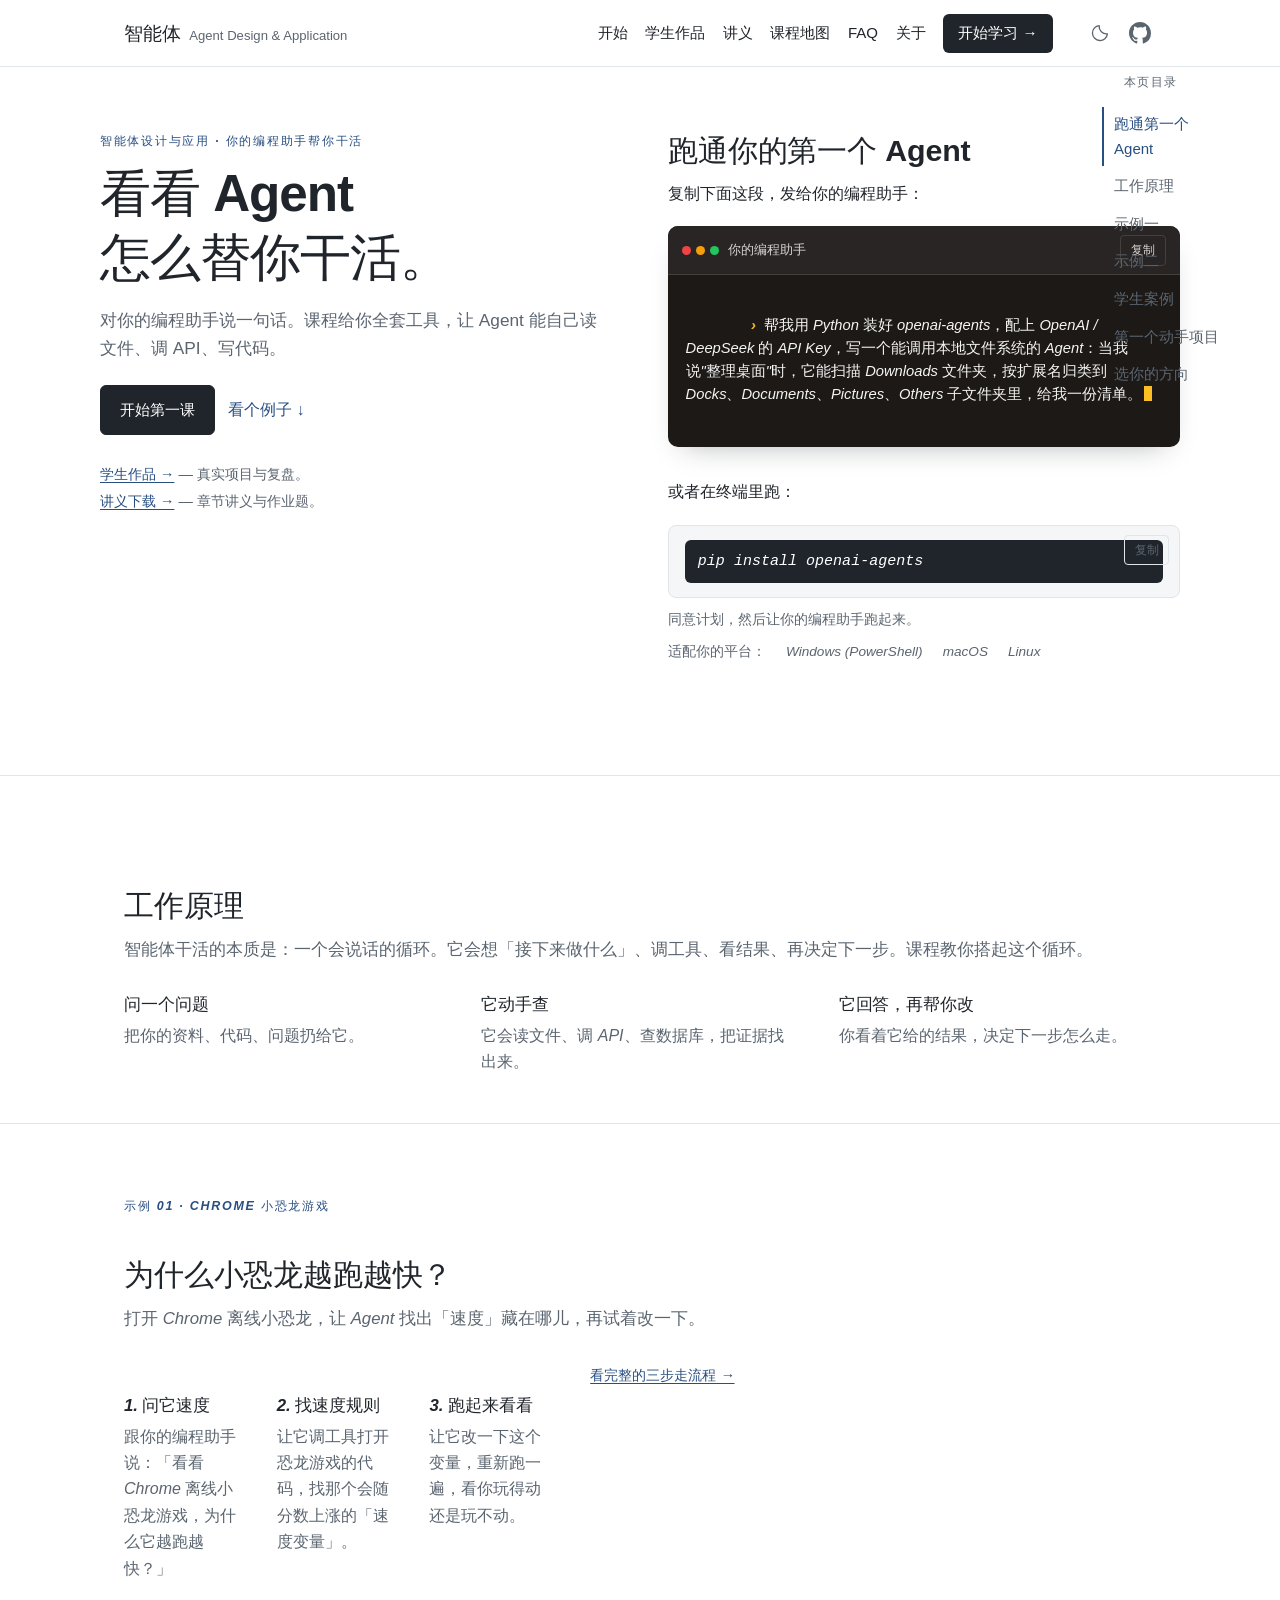
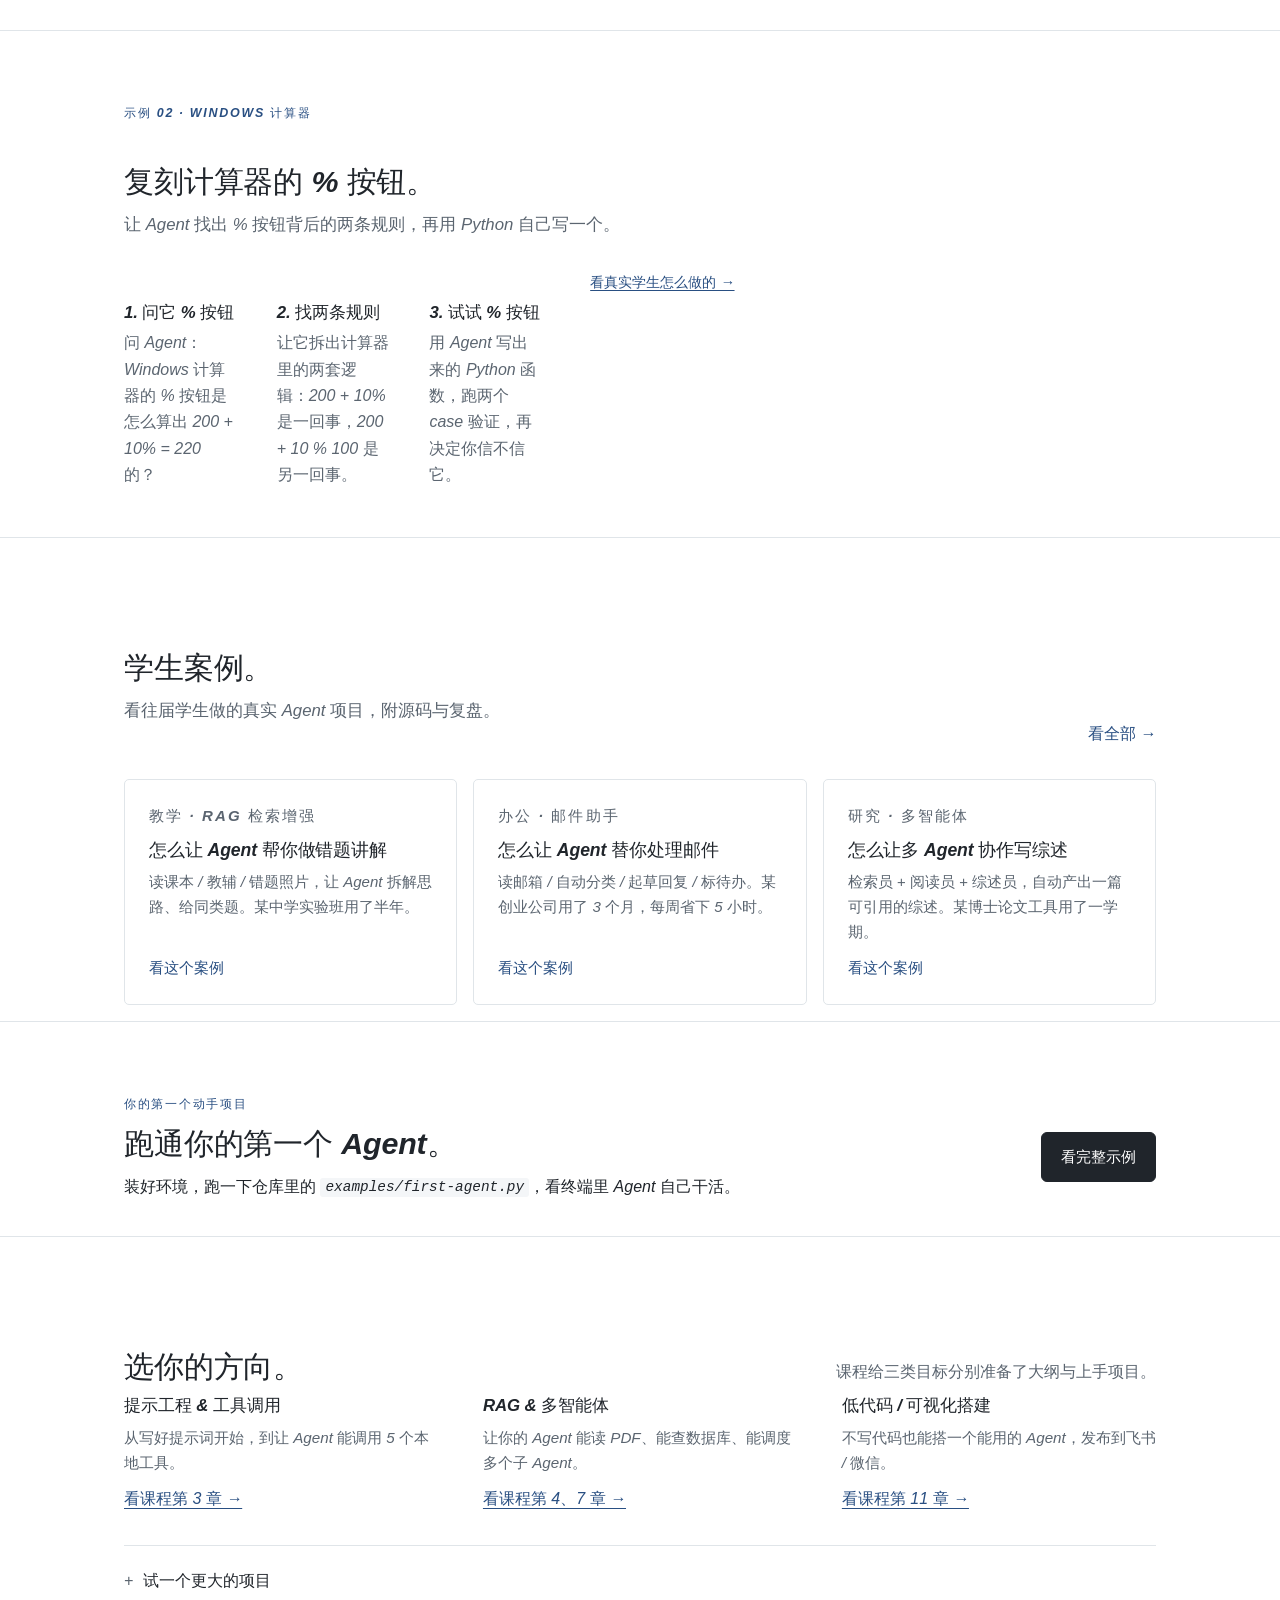
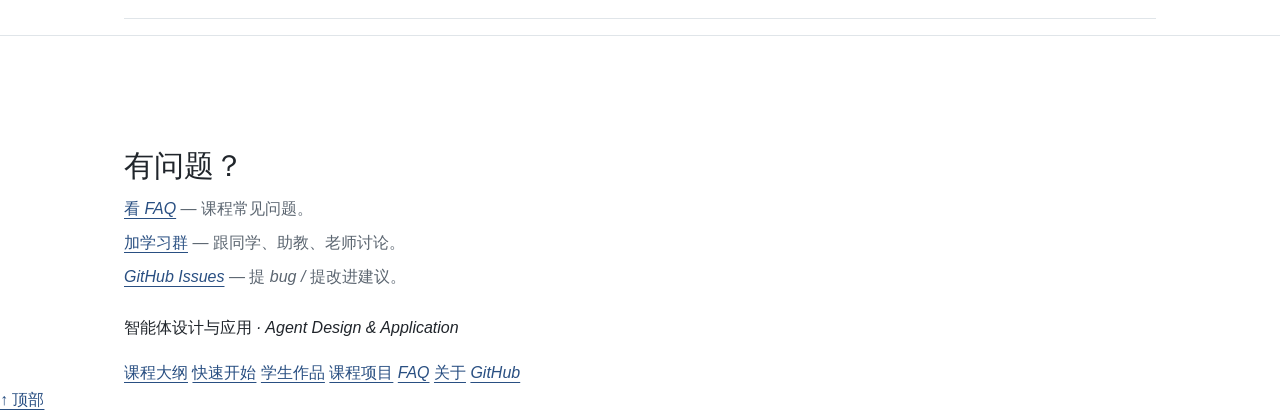
==== commit cc1570c4: "fix: 去掉 index.html 的 UTF-8 BOM" ====
--- a/index.html
+++ b/index.html
@@ -1,4 +1,4 @@
-﻿<!doctype html>
+<!doctype html>
 <html lang="zh-CN">
 <head>
   <meta charset="utf-8" />
--- a/assets/styles.css
+++ b/assets/styles.css
@@ -1,22 +1,15 @@
 :root {
   color-scheme: light;
-  --ink: #1c1917;
-  --muted: #57534e;
-  --line: #e7e5e4;
-  --soft: #f5f5f4;
-  --paper: #fafaf9;
-  --accent: #b45309;
-  --accent-soft: #fef3c7;
-  --accent-ink: #78350f;
-  --code-bg: #fafaf9;
-  --code-ink: #1c1917;
-  --terminal-bg: #1c1917;
-  --terminal-ink: #f5f5f4;
-  --terminal-prompt: #fbbf24;
-  --font-latin: "Inter", -apple-system, BlinkMacSystemFont, "Segoe UI", "Helvetica Neue", Arial, sans-serif;
+  --ink: #20252b;
+  --muted: #5b6570;
+  --line: #e0e5e9;
+  --soft: #f4f6f8;
+  --accent: #294f82;
+  --page: #ffffff;
+  --font-latin: -apple-system, BlinkMacSystemFont, "Segoe UI", Helvetica, Arial, "PingFang SC", "Microsoft YaHei", sans-serif;
   --font-cn: "PingFang SC", "Microsoft YaHei", "Source Han Sans SC", "Noto Sans CJK SC", sans-serif;
   --font-serif: "Source Han Serif SC", "Songti SC", "STSong", "Noto Serif CJK SC", Georgia, "Times New Roman", serif;
-  --font-code: "JetBrains Mono", "SFMono-Regular", Consolas, "Liberation Mono", "Menlo", monospace;
+  --font-code: "SFMono-Regular", Consolas, "Liberation Mono", "Menlo", "JetBrains Mono", monospace;
   --font-sans: var(--font-latin), var(--font-cn);
   --font-mono: var(--font-code);
   --maxw: 1080px;
@@ -28,28 +21,22 @@
 * { box-sizing: border-box; }
 html { scroll-behavior: smooth; }
 body {
-  margin: 0; background: var(--paper); color: var(--ink);
-  line-height: 1.75; overflow-wrap: anywhere;
+  margin: 0; background: var(--page); color: var(--ink);
+  line-height: 1.65; overflow-wrap: anywhere;
   -webkit-font-smoothing: antialiased; -moz-osx-font-smoothing: grayscale;
 }
 a { color: var(--accent); text-underline-offset: 0.22em; text-decoration-thickness: 1px; }
 a:hover { text-decoration-thickness: 2px; }
 button, input, select { font: inherit; }
 button { cursor: pointer; background: none; border: 0; padding: 0; color: inherit; }
-::selection { background: var(--accent-soft); color: var(--accent-ink); }
-:focus-visible { outline: 2px solid var(--accent); outline-offset: 4px; border-radius: 2px; }
+::selection { background: #dce8f6; }
+:focus-visible { outline: 2px solid var(--accent); outline-offset: 5px; border-radius: 2px; }
 code, pre, kbd { font-family: var(--font-mono); }
-code { font-size: 0.92em; padding: 0.1em 0.35em; background: var(--soft); border-radius: 3px; }
-pre { background: var(--soft); padding: 1rem 1.2rem; border-radius: 8px; overflow-x: auto; line-height: 1.55; }
-pre code { background: transparent; padding: 0; font-size: 0.92em; }
-kbd {
-  padding: 0.05rem 0.4rem; border: 1px solid var(--line);
-  border-bottom-width: 2px; border-radius: 4px;
-  background: var(--paper); color: var(--ink);
-  font-size: 0.82em; white-space: nowrap;
-}
+code { font-size: max(0.9em, 0.75rem); overflow-wrap: anywhere; padding: 0.1em 0.35em; background: var(--soft); border-radius: 3px; }
+pre { margin: 0 0 1.2rem; }
+kbd { padding: 0.05rem 0.35rem; border: 1px solid var(--line); border-bottom-width: 2px; border-radius: 3px; background: var(--soft); color: var(--ink); font-size: 0.85em; white-space: nowrap; }
 p { margin: 0 0 1.2rem; }
-h1, h2, h3, h4 { font-family: var(--font-serif); font-weight: 600; line-height: 1.25; letter-spacing: -0.005em; margin: 0 0 0.7rem; }
+h1, h2, h3, h4 { font-weight: 600; line-height: 1.25; letter-spacing: -0.005em; margin: 0 0 0.7rem; }
 h1 { font-size: clamp(2.2rem, 4.6vw, 3.2rem); letter-spacing: -0.02em; }
 h2 { font-size: clamp(1.5rem, 2.6vw, 1.9rem); margin-top: 2.4rem; }
 h3 { font-size: 1.18rem; margin-top: 1.6rem; }
@@ -58,31 +45,31 @@
 li { margin-bottom: 0.35rem; }
 hr { border: 0; border-top: 1px solid var(--line); margin: 2.4rem 0; }
 img, svg { max-width: 100%; height: auto; }
+span[translate="no"] { direction: ltr; unicode-bidi: isolate; }
 
 /* Layout */
 .container { max-width: var(--maxw); margin: 0 auto; padding: 0 1.5rem; }
-.section { padding: 4rem 0 1rem; border-top: 1px solid var(--line); }
-.section:first-of-type { border-top: 0; }
-.section .container > p.lede { font-size: 1.08rem; color: var(--muted); margin-bottom: 1.4rem; }
+.section { padding: 4.5rem 0 1rem; border-top: 1px solid var(--line); }
 .section-heading { display: flex; align-items: baseline; justify-content: space-between; gap: 1rem; flex-wrap: wrap; }
 .section-heading p { color: var(--muted); margin: 0; }
 .eyebrow { text-transform: uppercase; letter-spacing: 0.14em; font-size: 0.78rem; color: var(--accent); font-weight: 600; margin: 0 0 0.6rem; }
+.lede { font-size: 1.05rem; color: var(--muted); margin: 0 0 1.4rem; }
 
 .skip-link { position: absolute; left: -9999px; }
-.skip-link:focus { left: 1rem; top: 1rem; background: var(--ink); color: var(--paper); padding: 0.5rem 0.9rem; border-radius: 4px; z-index: 999; }
-
-/* Header */
-.site-header { position: sticky; top: 0; background: color-mix(in oklab, var(--paper) 88%, transparent); backdrop-filter: saturate(180%) blur(10px); border-bottom: 1px solid var(--line); z-index: 50; }
+.skip-link:focus { left: 1rem; top: 1rem; background: var(--ink); color: var(--page); padding: 0.5rem 0.9rem; border-radius: 4px; z-index: 999; }
+
+/* Header (rea style) */
+.site-header { position: sticky; top: 0; background: color-mix(in oklab, var(--page) 88%, transparent); backdrop-filter: saturate(180%) blur(10px); border-bottom: 1px solid var(--line); z-index: 50; }
 .header-inner { display: flex; align-items: center; gap: 1.4rem; padding: 0.85rem 1.5rem; max-width: var(--maxw); margin: 0 auto; }
 .brand { display: inline-flex; align-items: baseline; gap: 0.55rem; text-decoration: none; color: var(--ink); }
 .brand-mark { width: 26px; height: 26px; align-self: center; flex: 0 0 auto; }
-.brand-name { font-family: var(--font-serif); font-size: 1.18rem; font-weight: 700; letter-spacing: -0.01em; }
+.brand-name { font-size: 1.18rem; font-weight: 700; letter-spacing: -0.01em; white-space: nowrap; }
 .brand-caption { color: var(--muted); font-size: 0.82rem; }
 .navigation { margin-left: auto; display: flex; gap: 1.1rem; align-items: center; flex-wrap: wrap; }
 .navigation a { color: var(--ink); text-decoration: none; font-size: 0.94rem; padding: 0.25rem 0; }
 .navigation a:hover { color: var(--accent); }
 .navigation a.active { color: var(--accent); }
-.navigation .nav-cta { background: var(--ink); color: var(--paper); padding: 0.45rem 0.95rem; border-radius: 6px; }
+.navigation .nav-cta { background: var(--ink); color: var(--page); padding: 0.45rem 0.95rem; border-radius: 6px; }
 .navigation .nav-cta:hover { background: var(--accent); color: #fff; }
 .header-social { display: flex; gap: 0.6rem; align-items: center; margin-left: 0.6rem; }
 .header-social a, .header-social button { color: var(--muted); display: inline-flex; align-items: center; justify-content: center; padding: 0.3rem; border-radius: 4px; }
@@ -91,23 +78,57 @@
 .theme-toggle .theme-sun { display: none; }
 .theme-toggle .theme-moon { display: block; }
 
-/* Hero */
-.hero { padding: 5rem 0 3rem; }
-.hero-grid { display: grid; grid-template-columns: 1.05fr 0.95fr; gap: 3rem; align-items: center; }
+/* Home page TOC (matches rea's home-page-nav) */
+.home-page-nav { position: sticky; top: 0; z-index: 6; background: var(--page); border-bottom: 1px solid var(--line); }
+.home-page-nav > summary { list-style: none; display: flex; align-items: center; gap: 0.6rem; padding: 0.7rem 0; cursor: pointer; max-width: var(--maxw); margin: 0 auto; }
+.home-page-nav > summary::-webkit-details-marker { display: none; }
+.home-page-nav > summary svg { margin-left: 0.4rem; transition: transform 0.15s; }
+.home-page-nav[open] > summary svg { transform: rotate(180deg); }
+.home-nav-current { margin-left: auto; color: var(--muted); font-weight: 400; font-size: 0.9rem; }
+.home-nav-links { background: var(--page); border-bottom: 1px solid var(--line); }
+.home-nav-title { display: none; }
+.home-nav-links ul { list-style: none; padding: 0.4rem 0 1rem; margin: 0; columns: 2; column-gap: 2rem; }
+.home-nav-links li { margin: 0.2rem 0; break-inside: avoid; }
+.home-nav-links a { color: var(--muted); text-decoration: none; display: block; padding: 0.3rem 0; font-size: 0.94rem; border-left: 2px solid transparent; padding-left: 0.6rem; margin-left: -0.6rem; }
+.home-nav-links a:hover { color: var(--accent); }
+.home-nav-links a[aria-current="location"] { color: var(--accent); border-left-color: var(--accent); }
+
+/* On wide screens: turn the collapsible TOC into a fixed right sidebar */
+@media (min-width: 1100px) {
+  .home-page-nav { position: fixed; top: 4.5rem; right: max(1.5rem, calc((100vw - 1080px) / 2 - 168px)); width: 168px; max-height: calc(100vh - 6rem); overflow-y: auto; border: 0; z-index: 2; background: transparent; }
+  .home-page-nav > summary { display: none; }
+  .home-nav-links { background: transparent; border: 0; padding: 0; }
+  .home-nav-title { display: block; margin-bottom: 0.7rem; padding-left: 0.75rem; color: var(--muted); font-size: 0.78rem; font-weight: 600; text-transform: uppercase; letter-spacing: 0.12em; }
+  .home-nav-links ul { columns: 1; padding: 0; }
+}
+
+/* Hero (matches rea's home-hero / home-start-grid) */
+.hero { padding: 4rem 0 3.5rem; }
+.home-hero { padding-block: 4rem 3.5rem; }
+.home-start-grid { display: grid; grid-template-columns: minmax(0, 1fr) minmax(0, 1fr); gap: 3.5rem; align-items: start; }
 .hero h1 { margin-bottom: 1rem; }
-.hero .lede { font-size: 1.12rem; color: var(--muted); margin-bottom: 1.5rem; }
-.actions { display: flex; gap: 0.8rem; flex-wrap: wrap; align-items: center; margin: 1.4rem 0 1rem; }
-.button { display: inline-block; background: var(--ink); color: var(--paper); padding: 0.7rem 1.2rem; border-radius: 6px; text-decoration: none; font-size: 0.96rem; font-weight: 500; border: 1px solid var(--ink); }
+.hero .lede { font-size: 1.08rem; color: var(--muted); margin-bottom: 1.4rem; }
+.actions { display: flex; gap: 0.8rem; flex-wrap: wrap; align-items: center; margin: 1.2rem 0 1rem; }
+.button { display: inline-block; background: var(--ink); color: var(--page); padding: 0.7rem 1.2rem; border-radius: 6px; text-decoration: none; font-size: 0.96rem; font-weight: 500; border: 1px solid var(--ink); }
 .button:hover { background: var(--accent); border-color: var(--accent); color: #fff; text-decoration: none; }
 .button.secondary { background: transparent; color: var(--ink); border: 1px solid var(--line); }
 .button.secondary:hover { background: var(--soft); color: var(--ink); border-color: var(--ink); text-decoration: none; }
 .text-link { color: var(--accent); text-decoration: none; font-weight: 500; }
 .text-link:hover { text-decoration: underline; }
-.reading-links { color: var(--muted); font-size: 0.92rem; }
-.reading-links p { margin: 0.3rem 0; }
+.home-reading-links { margin-top: 1.75rem; color: var(--muted); font-size: 0.9rem; }
+.home-reading-links p { margin: 0.25rem 0; }
+.home-setup { min-width: 0; }
+.home-setup-agent { margin-bottom: 2rem; }
+.home-setup-agent h2 { margin-top: 0; }
+.home-setup-command .code-block { margin: 0.6rem 0 0.6rem; }
+.home-install-resources { display: flex; flex-wrap: wrap; gap: 0.6rem 1.25rem; font-size: 0.85rem; color: var(--muted); margin-top: 0.6rem; }
+.home-install-resources > span { color: var(--muted); }
+.home-install-resources a { color: var(--muted); text-decoration: none; }
+.home-install-resources a:hover { color: var(--accent); }
+.caption { color: var(--muted); font-size: 0.88rem; margin: 0.5rem 0 0; }
 
 /* Agent terminal */
-.agent-terminal { background: var(--terminal-bg); color: var(--terminal-ink); border-radius: 10px; overflow: hidden; box-shadow: 0 12px 28px -16px rgba(28,25,23,0.35); font-size: 0.92rem; }
+.agent-terminal { background: #1c1917; color: #f5f5f4; border-radius: 10px; overflow: hidden; box-shadow: 0 12px 28px -16px rgba(32,37,43,0.4); font-size: 0.92rem; margin-block: 1rem; }
 .terminal-header { display: flex; align-items: center; justify-content: space-between; padding: 0.55rem 0.9rem; background: #292524; border-bottom: 1px solid #44403c; }
 .terminal-title { display: inline-flex; align-items: center; gap: 0.55rem; color: #d6d3d1; font-size: 0.82rem; }
 .terminal-dots { display: inline-flex; gap: 0.3rem; }
@@ -118,51 +139,88 @@
 .copy-button { color: #d6d3d1; font-size: 0.78rem; padding: 0.25rem 0.6rem; border-radius: 4px; border: 1px solid #44403c; background: transparent; }
 .copy-button:hover { background: #44403c; color: #fff; }
 .copy-button.copied { background: var(--accent); color: #fff; border-color: var(--accent); }
-.terminal-body { padding: 1rem 1.1rem 1.2rem; }
-.terminal-prompt { margin: 0; line-height: 1.55; white-space: pre-wrap; }
-.prompt-symbol { color: var(--terminal-prompt); margin-right: 0.5rem; font-weight: 600; }
-.terminal-cursor { display: inline-block; width: 8px; height: 1.05em; background: var(--terminal-prompt); vertical-align: -0.18em; margin-left: 2px; animation: blink 1.1s steps(2, start) infinite; }
+.terminal-prompt { margin: 0; padding: 1rem 1.1rem 1.2rem; line-height: 1.55; white-space: pre-wrap; }
+.prompt-symbol { color: #fbbf24; margin-right: 0.5rem; font-weight: 600; }
+.terminal-cursor { display: inline-block; width: 8px; height: 1.05em; background: #fbbf24; vertical-align: -0.18em; margin-left: 2px; animation: blink 1.1s steps(2, start) infinite; }
 @keyframes blink { 50% { opacity: 0; } }
 
 /* Code block */
-.code-block { position: relative; background: var(--code-bg); border: 1px solid var(--line); border-radius: 8px; padding: 0.9rem 1rem; overflow-x: auto; }
-.code-block pre { margin: 0; background: transparent; padding: 0; }
+.code-block { position: relative; background: var(--soft); border: 1px solid var(--line); border-radius: 8px; padding: 0.9rem 1rem; overflow-x: auto; }
+.code-block pre { margin: 0; background: transparent; padding: 0; line-height: 1.55; }
+.code-block code { background: transparent; padding: 0; font-size: 0.92em; }
 .code-block .copy-button { position: absolute; top: 0.55rem; right: 0.6rem; border-color: var(--line); color: var(--muted); }
 .code-block .copy-button:hover { background: var(--soft); color: var(--ink); border-color: var(--ink); }
 .code-inline { display: flex; align-items: center; gap: 0.6rem; }
-.code-inline code { background: var(--ink); color: var(--paper); padding: 0.55rem 0.8rem; border-radius: 6px; flex: 1; }
-
-/* Cards & grid */
+.code-inline code { background: var(--ink); color: var(--page); padding: 0.55rem 0.8rem; border-radius: 6px; flex: 1; font-size: 0.94rem; }
+
+/* Workflow steps (home-workflow) */
+.home-workflow { display: grid; grid-template-columns: repeat(3, minmax(0, 1fr)); gap: 2.5rem; margin-block: 2rem; padding-left: 0; list-style: none; counter-reset: step; }
+.home-workflow li { margin-bottom: 0; padding-left: 0; }
+.home-workflow h3 { margin: 0 0 0.4rem; font-size: 1.05rem; }
+.home-workflow p { color: var(--muted); margin: 0; }
+
+/* Examples */
+.home-examples-intro { margin-bottom: 2rem; color: var(--muted); font-size: 1.05rem; }
+.home-example-grid { display: grid; grid-template-columns: minmax(0, 0.85fr) minmax(0, 1.15fr); gap: 3rem; align-items: start; }
+.home-expert-shortcut { color: var(--muted); font-size: 0.9rem; }
+
+/* Showcases */
+.home-showcase-heading { display: flex; justify-content: space-between; align-items: end; gap: 2rem; margin-bottom: 2rem; }
+.home-case-grid { display: grid; grid-template-columns: repeat(3, minmax(0, 1fr)); gap: 1rem; }
+.home-case-card { display: flex; min-width: 0; flex-direction: column; padding: 1.5rem; border: 1px solid var(--line); border-radius: 5px; background: var(--page); }
+.home-case-card h3 { margin: 0 0 0.5rem; font-size: 1.1rem; }
+.home-case-card p { color: var(--muted); margin: 0 0 0.7rem; font-size: 0.94rem; }
+.home-case-card .text-link { margin-top: auto; font-size: 0.92rem; }
+
+/* Start row */
+.start-row { display: flex; justify-content: space-between; align-items: center; gap: 2rem; }
+.start-row h2 { margin-top: 0; }
+
+/* Workflows (Choose your target) */
+.workflows { display: grid; grid-template-columns: repeat(3, minmax(0, 1fr)); gap: 2.8rem; }
+.workflows > div h3 { margin: 0 0 0.5rem; font-size: 1.05rem; }
+.workflows > div p { color: var(--muted); font-size: 0.95rem; margin: 0 0 0.7rem; }
+
+/* Evidence details (collapsible with terminal prompts) */
+.home-evidence-details { margin-top: 2rem; padding-block: 1rem; border-top: 1px solid var(--line); border-bottom: 1px solid var(--line); }
+.home-evidence-details > summary { cursor: pointer; font-weight: 500; padding: 0.4rem 0; list-style: none; }
+.home-evidence-details > summary::-webkit-details-marker { display: none; }
+.home-evidence-details > summary::before { content: "+ "; color: var(--muted); font-family: var(--font-mono); }
+.home-evidence-details[open] > summary::before { content: "鈭?"; }
+.code-comparison { display: grid; grid-template-columns: 1fr 1fr; gap: 1rem; margin: 1rem 0; }
+.code-comparison > div { min-width: 0; }
+.home-project-prompts .agent-terminal { margin-block: 0.4rem 0.6rem; }
+.home-project-prompts .caption { margin-top: 0.4rem; }
+
+/* Community */
+.home-help-links { color: var(--muted); font-size: 1rem; }
+.home-help-links p { margin: 0.5rem 0; }
+
+/* Cards (general use on other pages) */
 .cards { display: grid; grid-template-columns: repeat(auto-fit, minmax(260px, 1fr)); gap: 1rem; margin: 1.2rem 0; }
-.card { border: 1px solid var(--line); border-radius: 10px; padding: 1.2rem 1.3rem; background: var(--paper); transition: border-color 0.15s ease; }
+.card { border: 1px solid var(--line); border-radius: 10px; padding: 1.2rem 1.3rem; background: var(--page); transition: border-color 0.15s ease; }
 .card:hover { border-color: var(--ink); }
 .card h3 { margin-top: 0; font-size: 1.08rem; display: flex; align-items: center; gap: 0.5rem; }
-.card h3 .num { display: inline-flex; align-items: center; justify-content: center; width: 1.7rem; height: 1.7rem; border-radius: 50%; background: var(--accent-soft); color: var(--accent-ink); font-family: var(--font-mono); font-size: 0.85rem; font-weight: 700; }
+.card h3 .num { display: inline-flex; align-items: center; justify-content: center; width: 1.7rem; height: 1.7rem; border-radius: 50%; background: var(--soft); color: var(--accent); font-family: var(--font-mono); font-size: 0.85rem; font-weight: 700; }
 .card p { color: var(--muted); margin-bottom: 0.7rem; font-size: 0.95rem; }
 .card p:last-child { margin-bottom: 0; }
 .card a { font-weight: 500; }
-.card.featured { border-color: var(--accent); background: var(--accent-soft); }
-.card.featured p { color: var(--accent-ink); }
 
 .grid-2 { display: grid; grid-template-columns: repeat(auto-fit, minmax(280px, 1fr)); gap: 1.2rem; }
 .grid-3 { display: grid; grid-template-columns: repeat(auto-fit, minmax(220px, 1fr)); gap: 1rem; }
 
-/* Hero illustration */
-.hero-illustration { border: 1px solid var(--line); border-radius: 14px; padding: 1.5rem; background: linear-gradient(180deg, var(--paper) 0%, var(--soft) 100%); }
-.hero-illustration svg { width: 100%; height: auto; display: block; }
-
-/* TOC on page */
-.toc-bar { position: sticky; top: 62px; background: var(--paper); border: 1px solid var(--line); border-radius: 8px; padding: 0.5rem 0.9rem; margin: 1.4rem 0; font-size: 0.92rem; }
+/* TOC on sub-pages */
+.toc-bar { position: sticky; top: 62px; background: var(--page); border: 1px solid var(--line); border-radius: 8px; padding: 0.5rem 0.9rem; margin: 1.4rem 0; font-size: 0.92rem; }
 .toc-bar summary { cursor: pointer; font-weight: 500; display: flex; align-items: center; gap: 0.5rem; list-style: none; }
 .toc-bar summary::-webkit-details-marker { display: none; }
-.toc-bar summary::after { content: "\25BE"; margin-left: auto; color: var(--muted); transition: transform 0.2s; }
+.toc-bar summary::after { content: "鈻?; margin-left: auto; color: var(--muted); transition: transform 0.2s; }
 .toc-bar[open] summary::after { transform: rotate(180deg); }
 .toc-bar ul { columns: 2; column-gap: 1.2rem; padding-left: 1.2rem; margin: 0.7rem 0 0.3rem; }
 .toc-bar li { break-inside: avoid; }
 .toc-bar a { color: var(--muted); text-decoration: none; }
 .toc-bar a:hover { color: var(--accent); }
 
-/* Table */
+/* Tables */
 .table-wrap { overflow-x: auto; margin: 1.2rem 0; border: 1px solid var(--line); border-radius: 8px; }
 table { border-collapse: collapse; width: 100%; font-size: 0.94rem; }
 th, td { padding: 0.65rem 0.9rem; text-align: left; border-bottom: 1px solid var(--line); vertical-align: top; }
@@ -172,7 +230,7 @@
 /* Callout */
 .callout { border: 1px solid var(--line); border-left: 3px solid var(--accent); border-radius: 6px; padding: 0.85rem 1rem; background: var(--soft); margin: 1.2rem 0; }
 .callout p { margin: 0; }
-.callout strong { color: var(--accent-ink); }
+.callout strong { color: var(--accent); }
 .callout.tip { border-left-color: #0d9488; }
 .callout.tip strong { color: #115e59; }
 .callout.warn { border-left-color: #b91c1c; }
@@ -181,16 +239,16 @@
 /* Chapter list */
 .chapter { display: grid; grid-template-columns: 80px 1fr; gap: 1.4rem; padding: 1.4rem 0; border-top: 1px solid var(--line); }
 .chapter:first-child { border-top: 0; }
-.chapter .num { font-family: var(--font-serif); font-size: 2.2rem; color: var(--accent); font-weight: 600; line-height: 1; }
+.chapter .num { font-size: 2.2rem; color: var(--accent); font-weight: 600; line-height: 1; }
 .chapter h3 { margin: 0 0 0.4rem; font-size: 1.25rem; }
 .chapter .meta { color: var(--muted); font-size: 0.88rem; margin: 0.2rem 0 0.7rem; }
 .chapter .meta span { margin-right: 1rem; }
 .chapter .tags { display: flex; gap: 0.4rem; flex-wrap: wrap; margin: 0.6rem 0; }
 .chapter .tag { font-size: 0.78rem; background: var(--soft); color: var(--muted); padding: 0.15rem 0.55rem; border-radius: 3px; font-family: var(--font-mono); }
 
-/* Showcase */
+/* Showcase (sub-pages) */
 .showcase-grid { display: grid; grid-template-columns: repeat(auto-fit, minmax(280px, 1fr)); gap: 1.2rem; margin: 1.2rem 0; }
-.showcase { border: 1px solid var(--line); border-radius: 10px; overflow: hidden; background: var(--paper); transition: border-color 0.15s, transform 0.15s; }
+.showcase { border: 1px solid var(--line); border-radius: 10px; overflow: hidden; background: var(--page); transition: border-color 0.15s, transform 0.15s; }
 .showcase:hover { border-color: var(--ink); transform: translateY(-2px); }
 .showcase .thumb { aspect-ratio: 16 / 10; background: var(--soft); display: flex; align-items: center; justify-content: center; color: var(--muted); border-bottom: 1px solid var(--line); font-family: var(--font-serif); font-size: 1.4rem; }
 .showcase .body { padding: 1rem 1.1rem 1.1rem; }
@@ -198,31 +256,15 @@
 .showcase .meta { font-size: 0.82rem; color: var(--muted); margin: 0 0 0.5rem; }
 .showcase p { font-size: 0.92rem; color: var(--muted); margin: 0; }
 
-/* Details / FAQ */
-details.faq { border: 1px solid var(--line); border-radius: 8px; padding: 0.9rem 1.1rem; margin: 0.6rem 0; background: var(--paper); }
+/* FAQ */
+details.faq { border: 1px solid var(--line); border-radius: 8px; padding: 0.9rem 1.1rem; margin: 0.6rem 0; background: var(--page); }
 details.faq[open] { border-color: var(--ink); }
 details.faq summary { cursor: pointer; font-weight: 600; font-size: 1.02rem; list-style: none; display: flex; justify-content: space-between; gap: 0.6rem; }
 details.faq summary::-webkit-details-marker { display: none; }
 details.faq summary::after { content: "+"; font-weight: 400; font-size: 1.4rem; line-height: 1; color: var(--muted); }
-details.faq[open] summary::after { content: "\2212"; }
+details.faq[open] summary::after { content: "鈭?; }
 details.faq > *:not(summary) { margin-top: 0.7rem; }
 details.faq p:last-child { margin-bottom: 0; }
-
-/* (Removed home-page right-side TOC; home uses normal flow now.) */
-
-/* Footer */
-.site-footer { border-top: 1px solid var(--line); margin-top: 4rem; padding: 2.4rem 0 2rem; font-size: 0.92rem; color: var(--muted); }
-.footer-inner { display: grid; grid-template-columns: 1fr 2fr; gap: 2rem; }
-.footer-inner > div:last-child { text-align: right; }
-.footer-links { display: flex; gap: 1rem; justify-content: flex-end; flex-wrap: wrap; }
-.footer-links a { color: var(--muted); text-decoration: none; }
-.footer-links a:hover { color: var(--accent); }
-.footer-meta { font-size: 0.84rem; margin-top: 1rem; }
-
-/* Back to top */
-.back-to-top { position: fixed; right: 1.4rem; bottom: 1.4rem; background: var(--ink); color: var(--paper); padding: 0.55rem 0.8rem; border-radius: 6px; text-decoration: none; font-size: 0.84rem; opacity: 0; pointer-events: none; transition: opacity 0.2s; box-shadow: 0 8px 20px -10px rgba(0,0,0,0.4); }
-.back-to-top.visible { opacity: 1; pointer-events: auto; }
-.back-to-top:hover { background: var(--accent); color: #fff; }
 
 /* Page header (sub-pages) */
 .page-header { padding: 3.5rem 0 2rem; border-bottom: 1px solid var(--line); }
@@ -230,25 +272,35 @@
 .page-header h1 { margin-bottom: 0.6rem; }
 .page-header p { color: var(--muted); font-size: 1.06rem; max-width: 760px; }
 
-/* Two-column comparison */
-.code-comparison { display: grid; grid-template-columns: 1fr 1fr; gap: 1rem; margin: 1rem 0; }
-.code-comparison > div { min-width: 0; }
-.code-comparison .caption { font-size: 0.85rem; color: var(--muted); margin: 0.5rem 0 0; }
+/* Footer */
+.site-footer { border-top: 1px solid var(--line); margin-top: 4rem; padding: 2.4rem 0 2rem; font-size: 0.92rem; color: var(--muted); }
+.footer-inner { display: flex; justify-content: space-between; align-items: center; gap: 2rem; max-width: var(--maxw); margin: 0 auto; padding: 0 1.5rem; flex-wrap: wrap; }
+.footer-inner p { margin: 0; }
+.footer-links { display: flex; gap: 1rem; flex-wrap: wrap; }
+.footer-links a { color: var(--muted); text-decoration: none; }
+.footer-links a:hover { color: var(--accent); }
+
+/* Back to top */
+.back-to-top { position: fixed; right: 1.4rem; bottom: 1.4rem; background: var(--ink); color: var(--page); padding: 0.55rem 0.8rem; border-radius: 6px; text-decoration: none; font-size: 0.84rem; opacity: 0; pointer-events: none; transition: opacity 0.2s; box-shadow: 0 8px 20px -10px rgba(0,0,0,0.4); }
+.back-to-top.visible { opacity: 1; pointer-events: auto; }
+.back-to-top:hover { background: var(--accent); color: #fff; }
 
 /* Responsive */
 @media (max-width: 760px) {
-  .hero-grid { grid-template-columns: 1fr; gap: 2rem; }
-  .hero-illustration { order: -1; }
+  .home-start-grid { grid-template-columns: 1fr; gap: 2rem; }
+  .home-case-grid { grid-template-columns: 1fr; }
+  .home-workflow { grid-template-columns: 1fr; gap: 1.4rem; }
+  .workflows { grid-template-columns: 1fr; gap: 1.8rem; }
+  .home-example-grid { grid-template-columns: 1fr; gap: 2rem; }
+  .home-showcase-heading { align-items: flex-start; flex-direction: column; }
+  .code-comparison { grid-template-columns: 1fr; }
+  .start-row { flex-direction: column; align-items: flex-start; }
+  .footer-inner { flex-direction: column; align-items: flex-start; }
   .navigation { gap: 0.7rem; }
   .navigation a { font-size: 0.86rem; }
   .brand-caption { display: none; }
-  .footer-inner { grid-template-columns: 1fr; }
-  .footer-inner > div:last-child { text-align: left; }
-  .footer-links { justify-content: flex-start; }
-  .chapter { grid-template-columns: 60px 1fr; gap: 1rem; }
-  .chapter .num { font-size: 1.6rem; }
-  .code-comparison { grid-template-columns: 1fr; }
   .toc-bar ul { columns: 1; }
+  .home-hero { padding-block: 2.8rem; }
 }
 
 /* Dark theme */
@@ -259,22 +311,21 @@
   --line: #292524;
   --soft: #1c1917;
   --paper: #0c0a09;
-  --accent: #fbbf24;
-  --accent-soft: #422006;
-  --accent-ink: #fde68a;
+  --page: #0c0a09;
+  --accent: #93c5fd;
+  --accent-soft: #1e3a5f;
+  --accent-ink: #bfdbfe;
   --code-bg: #1c1917;
   --code-ink: #f5f5f4;
 }
-:root[data-theme="dark"] .button { background: var(--ink); color: var(--paper); border-color: var(--ink); }
+:root[data-theme="dark"] ::selection { background: #1e3a5f; color: #bfdbfe; }
+:root[data-theme="dark"] .button { background: var(--ink); color: var(--page); border-color: var(--ink); }
 :root[data-theme="dark"] .button:hover { background: var(--accent); border-color: var(--accent); color: #1c1917; }
 :root[data-theme="dark"] .button.secondary { background: transparent; color: var(--ink); border-color: var(--line); }
 :root[data-theme="dark"] .button.secondary:hover { background: var(--soft); border-color: var(--ink); }
 :root[data-theme="dark"] .navigation .nav-cta { background: var(--accent); color: #1c1917; }
-:root[data-theme="dark"] .navigation .nav-cta:hover { background: var(--ink); color: var(--paper); }
+:root[data-theme="dark"] .navigation .nav-cta:hover { background: var(--ink); color: var(--page); }
 :root[data-theme="dark"] .code-block .copy-button:hover { background: var(--soft); }
-:root[data-theme="dark"] .hero-illustration { background: linear-gradient(180deg, var(--paper) 0%, var(--soft) 100%); }
-:root[data-theme="dark"] ::selection { background: var(--accent-soft); color: var(--accent-ink); }
-:root[data-theme="dark"] .card.featured { background: var(--accent-soft); color: var(--accent-ink); border-color: var(--accent); }
 :root[data-theme="dark"] .theme-toggle .theme-moon { display: none; }
 :root[data-theme="dark"] .theme-toggle .theme-sun { display: block; }
 :root[data-theme="dark"] .back-to-top:hover { color: #1c1917; }
@@ -290,50 +341,7 @@
 }
 
 @media print {
-  .site-header, .site-footer, .back-to-top, .page-toc, .copy-button { display: none !important; }
+  .site-header, .site-footer, .back-to-top, .home-page-nav, .copy-button { display: none !important; }
   body { background: white; color: black; }
   a { text-decoration: underline; }
 }
-
-
-
-/* Hero (simple, single-column) */
-.hero-simple { padding: 5.5rem 0 2rem; max-width: 880px; }
-.hero-title { font-size: clamp(2.6rem, 6.4vw, 4.6rem); line-height: 1.04; letter-spacing: -0.03em; margin: 0.2rem 0 1.2rem; }
-.hero-lede { font-size: clamp(1.05rem, 1.6vw, 1.22rem); color: var(--muted); margin: 0 0 1.6rem; max-width: 640px; }
-.hero-meta { font-size: 0.84rem; color: var(--muted); font-family: var(--font-mono); margin: 1.4rem 0 0; }
-.hero-meta a { color: var(--muted); }
-.hero-meta a:hover { color: var(--accent); }
-
-/* Sub-nav strip below hero */
-.hero-nav { display: flex; gap: 1.4rem; flex-wrap: wrap; margin-top: 2.4rem; padding-top: 1.4rem; border-top: 1px solid var(--line); font-size: 0.92rem; }
-.hero-nav a { color: var(--muted); text-decoration: none; }
-.hero-nav a:hover { color: var(--accent); }
-
-/* Chapter tile grid */
-.chapter-grid { display: grid; grid-template-columns: repeat(auto-fit, minmax(170px, 1fr)); gap: 0.6rem; margin: 1.2rem 0; }
-.chapter-tile { display: flex; flex-direction: column; gap: 0.5rem; padding: 1rem 1.1rem; border: 1px solid var(--line); border-radius: 8px; text-decoration: none; color: var(--ink); transition: border-color 0.15s, transform 0.15s; }
-.chapter-tile:hover { border-color: var(--ink); transform: translateY(-1px); }
-.chapter-tile-num { font-family: var(--font-serif); font-size: 1.5rem; color: var(--accent); line-height: 1; font-weight: 600; }
-.chapter-tile-name { font-size: 0.94rem; font-weight: 500; }
-
-/* Learning path cards */
-.path-card { display: flex; flex-direction: column; gap: 0.5rem; text-decoration: none; color: var(--ink); transition: border-color 0.15s; }
-.path-card:hover { border-color: var(--ink); }
-.path-emoji { font-size: 1.8rem; line-height: 1; }
-.path-meta { font-family: var(--font-mono); font-size: 0.78rem; color: var(--accent); margin: 0; }
-.path-arrow { color: var(--accent); margin: auto 0 0; padding-top: 0.4rem; font-weight: 500; font-size: 0.92rem; }
-
-/* Chip list */
-.chip-list { list-style: none; padding: 0; margin: 1rem 0 0; display: flex; flex-direction: column; gap: 0.6rem; }
-.chip-list li { padding: 0.7rem 1rem; background: var(--soft); border-radius: 6px; font-size: 0.95rem; color: var(--muted); margin: 0; }
-.chip-list li strong { color: var(--ink); font-weight: 600; margin-right: 0.4rem; font-family: var(--font-mono); font-size: 0.86rem; }
-
-/* CTA strip (bottom) */
-.cta-strip { background: var(--ink); color: var(--paper); border-radius: 14px; padding: 3rem 2.5rem; text-align: center; }
-.cta-strip h2 { color: var(--paper); margin: 0 0 0.6rem; font-size: clamp(1.6rem, 3vw, 2.2rem); }
-.cta-strip p { color: rgba(245, 245, 244, 0.7); margin: 0 0 1.6rem; font-size: 1.05rem; }
-.cta-strip .button { background: var(--accent); color: #fff; border-color: var(--accent); padding: 0.85rem 1.6rem; font-size: 1rem; }
-.cta-strip .button:hover { background: var(--paper); color: var(--ink); border-color: var(--paper); }
-:root[data-theme="dark"] .cta-strip { background: var(--soft); border: 1px solid var(--line); }
-:root[data-theme="dark"] .cta-strip .button:hover { background: var(--ink); color: var(--paper); border-color: var(--ink); }
